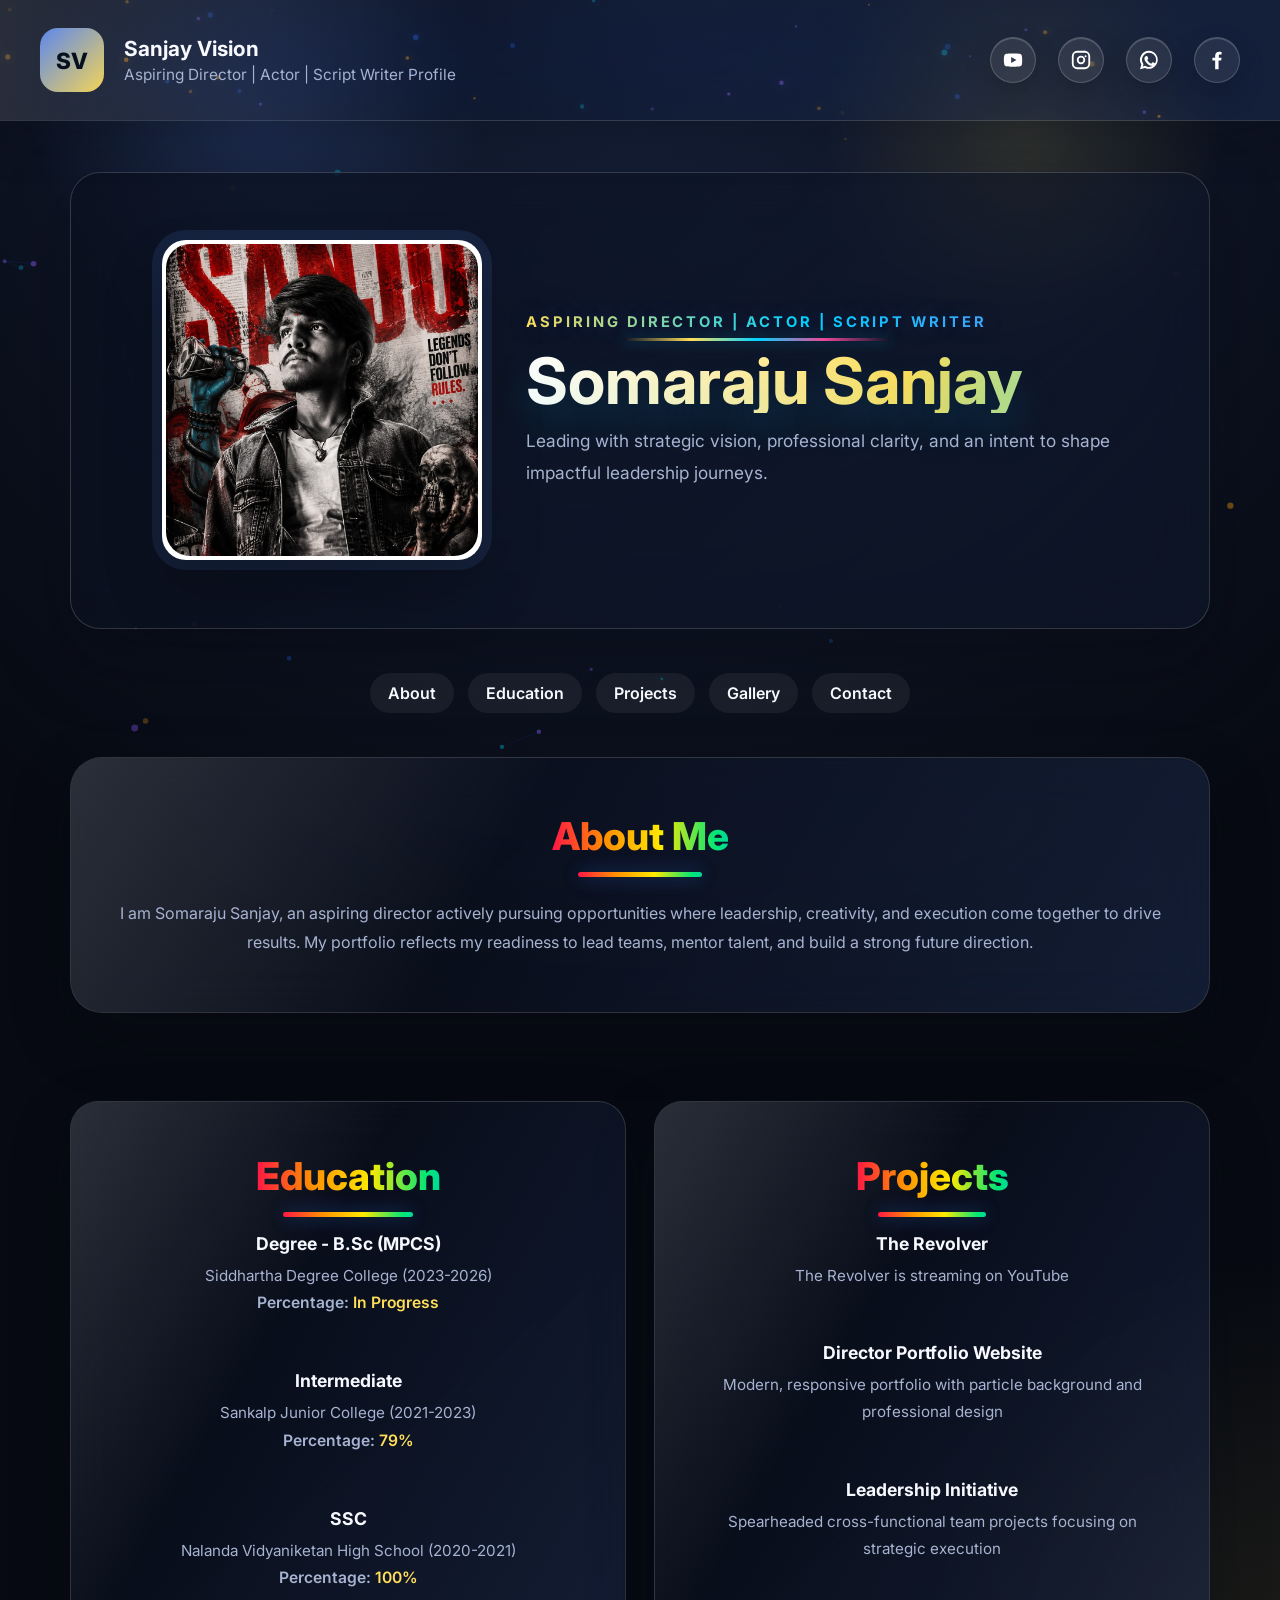
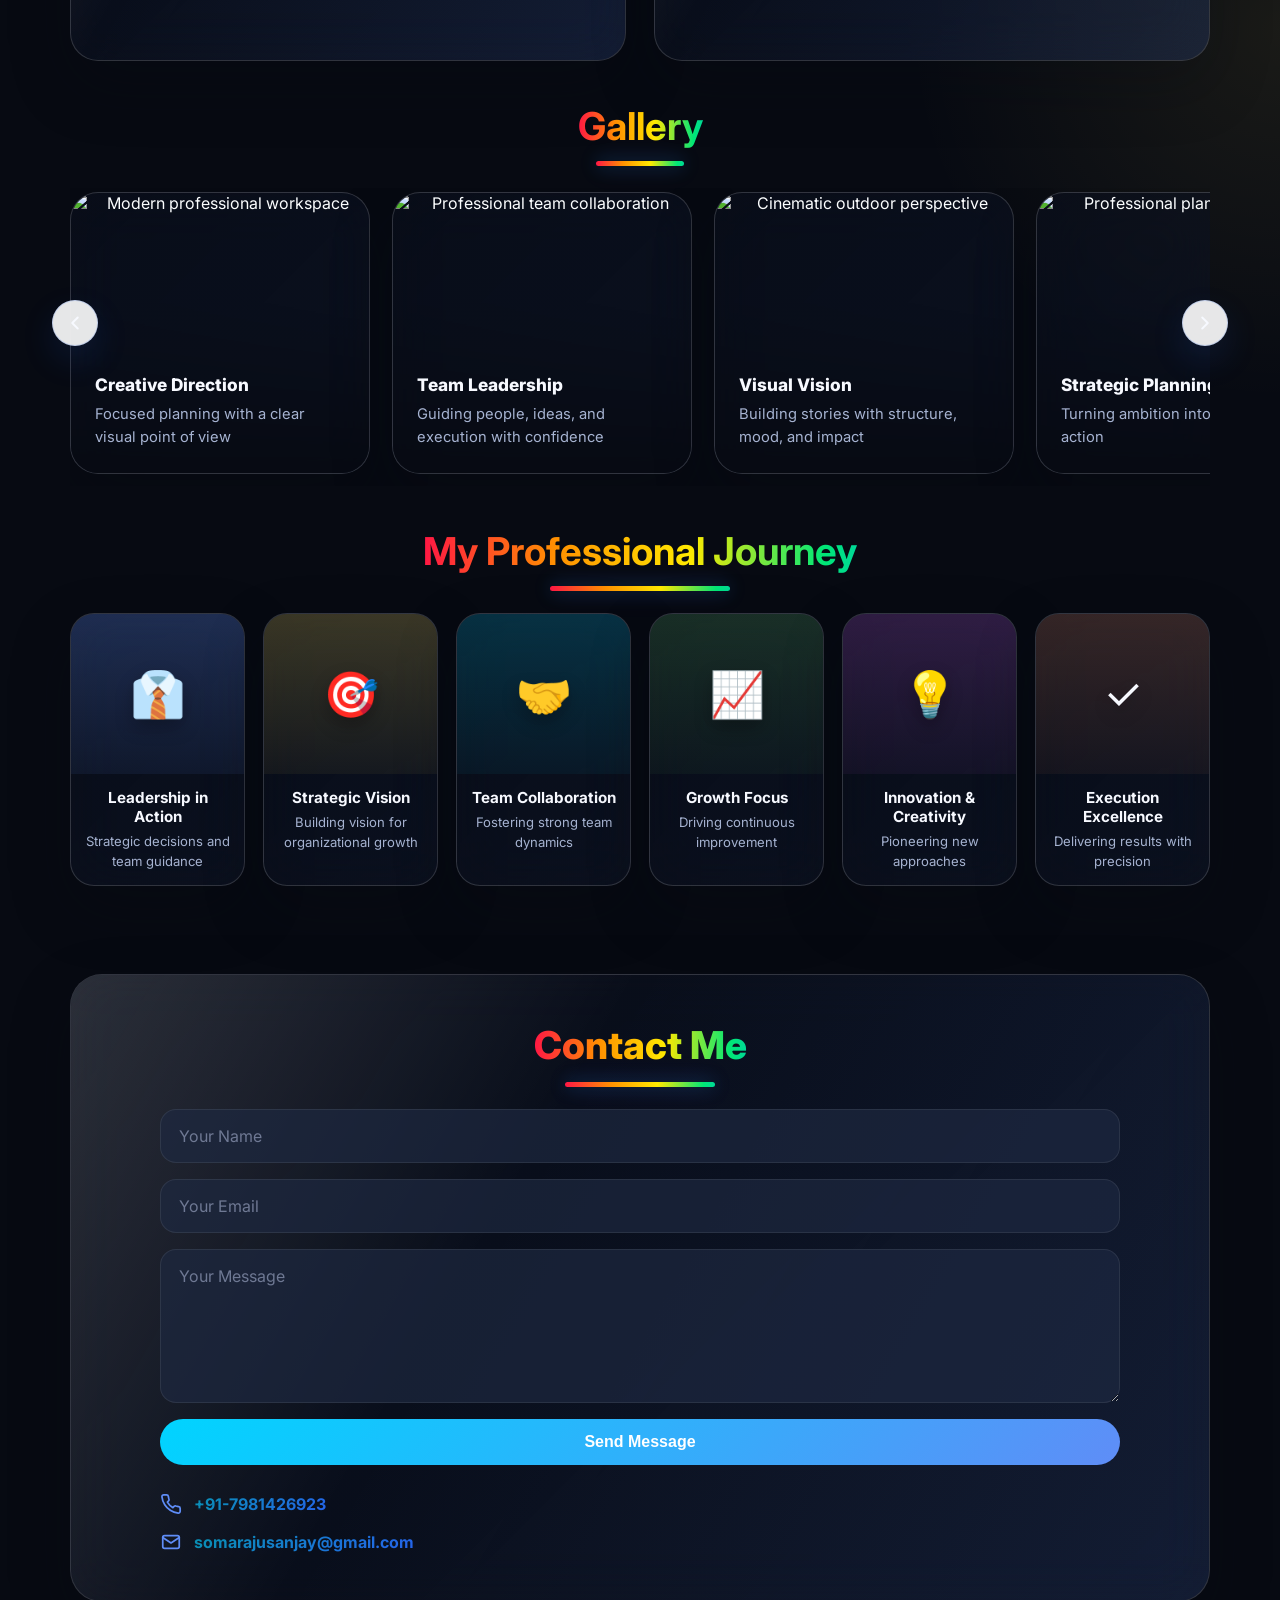
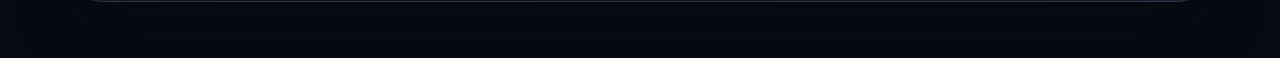
==== index.html @ 5b22486f "Add files via upload" ====
<!DOCTYPE html>
<html lang="en">
<head>
  <meta charset="UTF-8" />
  <meta name="viewport" content="width=device-width, initial-scale=1.0" />
  <title>Somaraju Sanjay | Director Portfolio</title>
  <link rel="preconnect" href="https://fonts.googleapis.com" />
  <link rel="preconnect" href="https://fonts.gstatic.com" crossorigin />
  <link href="https://fonts.googleapis.com/css2?family=Inter:wght@400;500;600;700;800&display=swap" rel="stylesheet" />
  <link rel="stylesheet" href="styles.css" />
</head>
<body>
  <div class="hero-background"></div>
  <header class="topbar">
    <div class="brand-bar">
      <div class="brand-mark">SV</div>
      <div>
        <p class="brand-name">Sanjay Vision</p>
        <p class="brand-tag">Aspiring Director | Actor | Script Writer Profile</p>
      </div>
    </div>
    <div class="header-socials" aria-label="Social links">
      <a class="social-link youtube" href="https://www.youtube.com/@sanjufilms-123/featured" target="_blank" rel="noopener noreferrer" aria-label="YouTube">
        <svg viewBox="0 0 24 24" aria-hidden="true">
          <path d="M21.6 7.2a2.8 2.8 0 0 0-2-2C17.8 4.8 12 4.8 12 4.8s-5.8 0-7.6.5a2.8 2.8 0 0 0-2 2A29.3 29.3 0 0 0 2 12a29.3 29.3 0 0 0 .5 4.8 2.8 2.8 0 0 0 2 2c1.8.5 7.6.5 7.6.5s5.8 0 7.6-.5a2.8 2.8 0 0 0 2-2A29.3 29.3 0 0 0 22 12a29.3 29.3 0 0 0-.4-4.8ZM10 15.3V8.7L15.8 12 10 15.3Z"></path>
        </svg>
      </a>
      <a class="social-link instagram" href="https://www.instagram.com/sanjay__era/" target="_blank" rel="noopener noreferrer" aria-label="Instagram">
        <svg viewBox="0 0 24 24" aria-hidden="true">
          <path d="M7.8 2h8.4A5.8 5.8 0 0 1 22 7.8v8.4a5.8 5.8 0 0 1-5.8 5.8H7.8A5.8 5.8 0 0 1 2 16.2V7.8A5.8 5.8 0 0 1 7.8 2Zm0 2A3.8 3.8 0 0 0 4 7.8v8.4A3.8 3.8 0 0 0 7.8 20h8.4a3.8 3.8 0 0 0 3.8-3.8V7.8A3.8 3.8 0 0 0 16.2 4H7.8Zm4.2 3.4a4.6 4.6 0 1 1 0 9.2 4.6 4.6 0 0 1 0-9.2Zm0 2a2.6 2.6 0 1 0 0 5.2 2.6 2.6 0 0 0 0-5.2Zm5-2.7a1.1 1.1 0 1 1 0 2.2 1.1 1.1 0 0 1 0-2.2Z"></path>
        </svg>
      </a>
      <a class="social-link whatsapp" href="https://wa.me/917981426923?text=Hello%20I%20am%20interested%20in%20your%20your profile" target="_blank" rel="noopener noreferrer" aria-label="WhatsApp">
        <svg viewBox="0 0 24 24" aria-hidden="true">
          <path d="M12 2a9.8 9.8 0 0 0-8.4 14.9L2.3 22l5.3-1.3A9.8 9.8 0 1 0 12 2Zm0 2a7.8 7.8 0 0 1 0 15.6c-1.3 0-2.6-.3-3.7-1l-.4-.2-2.6.6.7-2.5-.3-.4A7.8 7.8 0 0 1 12 4Zm-3.2 3.9c-.2 0-.5.1-.8.4-.3.3-1 1-1 2.4s1 2.8 1.2 3c.1.2 2 3.2 4.9 4.3 2.4.9 2.9.7 3.4.6.5-.1 1.7-.7 1.9-1.4.2-.7.2-1.3.2-1.4-.1-.1-.2-.2-.5-.4l-1.8-.9c-.3-.1-.5-.2-.7.2l-.8 1c-.2.2-.4.3-.7.1-.3-.1-1.2-.4-2.3-1.4-.8-.8-1.4-1.7-1.6-2-.2-.3 0-.5.1-.6l.5-.6c.1-.2.2-.3.3-.5.1-.2.1-.4 0-.6l-.8-1.9c-.2-.5-.4-.5-.6-.5h-.6Z"></path>
        </svg>
      </a>
      <a class="social-link facebook" href="https://www.facebook.com/profile.php?id=100095059707646" target="_blank" rel="noopener noreferrer" aria-label="Facebook">
        <svg viewBox="0 0 24 24" aria-hidden="true">
          <path d="M14 8.5V7.1c0-.7.5-1.1 1.2-1.1H17V3.2c-.3 0-1.4-.2-2.6-.2-2.6 0-4.4 1.6-4.4 4.5v2H7v3.1h3V22h3.7v-9.4h2.8l.5-3.1h-3Z"></path>
        </svg>
      </a>
    </div>
  </header>

  <main class="profile-shell">
    <section class="hero-panel">
      <figure class="profile-photo" aria-label="Profile photo">
        <img src="./Sanjay-logo.jpeg" alt="Sanjay-logo" />
      </figure>
      <div class="profile-copy">
        <p class="profile-role">Aspiring Director | Actor | Script Writer</p>
        <h1>Somaraju Sanjay</h1>
        <p class="profile-tagline">Leading with strategic vision, professional clarity, and an intent to shape impactful leadership journeys.</p>
      </div>
    </section>

    <section class="quick-links" aria-label="Portfolio navigation">
      <div class="pill-row">
        <a href="#about">About</a>
        <a href="#education-anchor">Education</a>
        <a href="#projects">Projects</a>
        <a href="#gallery">Gallery</a>
        <a href="#contact-anchor">Contact</a>
      </div>
    </section>

    <section class="info-section" id="about">
      <p class="section-label">About Me</p>
      <p class="info-text">I am Somaraju Sanjay, an aspiring director actively pursuing opportunities where leadership, creativity, and execution come together to drive results. My portfolio reflects my readiness to lead teams, mentor talent, and build a strong future direction.</p>
    </section>

    <span class="section-anchor" id="education-anchor" aria-hidden="true"></span>
    <section class="info-grid">
      <article class="info-card" id="education">
        <p class="section-label">Education</p>
        <div class="education-list">
          <div class="education-item">
            <h4>Degree - B.Sc (MPCS)</h4>
            <p class="education-detail">Siddhartha Degree College (2023-2026)</p>
            <p class="education-percentage">Percentage: <span>In Progress</span></p>
          </div>
          <div class="education-item">
            <h4>Intermediate</h4>
            <p class="education-detail">Sankalp Junior College (2021-2023)</p>
            <p class="education-percentage">Percentage: <span>79%</span></p>
          </div>
          <div class="education-item">
            <h4>SSC</h4>
            <p class="education-detail">Nalanda Vidyaniketan High School (2020-2021)</p>
            <p class="education-percentage">Percentage: <span>100%</span></p>
          </div>
        </div>
      </article>
      <article class="info-card" id="projects">
        <p class="section-label">Projects</p>
        <div class="projects-list">
          <div class="project-item">
            <h4>The Revolver</h4>
            <p class="project-detail">The Revolver is streaming on YouTube</p>
          </div>
          <div class="project-item">
            <h4>Director Portfolio Website</h4>
            <p class="project-detail">Modern, responsive portfolio with particle background and professional design</p>
          </div>
          <div class="project-item">
            <h4>Leadership Initiative</h4>
            <p class="project-detail">Spearheaded cross-functional team projects focusing on strategic execution</p>
          </div>
        </div>
      </article>
    </section>

    <section class="feature-carousel" aria-label="Professional visual highlights">
      <h2 class="gallery-title" id="gallery">Gallery</h2>
      <button class="carousel-btn carousel-btn-prev" type="button" aria-label="Previous image">
        <svg viewBox="0 0 24 24" fill="none" stroke="currentColor" stroke-width="2.2" stroke-linecap="round" stroke-linejoin="round" aria-hidden="true">
          <path d="m15 18-6-6 6-6"></path>
        </svg>
      </button>
      <div class="feature-images" id="featureImages">
        <article class="feature-image-card">
          <img src="https://images.unsplash.com/photo-1497366754035-f200968a6e72?auto=format&fit=crop&w=900&q=80" alt="Modern professional workspace" />
          <div class="feature-image-overlay">
            <p>Creative Direction</p>
            <span>Focused planning with a clear visual point of view</span>
          </div>
        </article>
        <article class="feature-image-card">
          <img src="https://images.unsplash.com/photo-1517048676732-d65bc937f952?auto=format&fit=crop&w=900&q=80" alt="Professional team collaboration" />
          <div class="feature-image-overlay">
            <p>Team Leadership</p>
            <span>Guiding people, ideas, and execution with confidence</span>
          </div>
        </article>
        <article class="feature-image-card">
          <img src="https://images.unsplash.com/photo-1500530855697-b586d89ba3ee?auto=format&fit=crop&w=900&q=80" alt="Cinematic outdoor perspective" />
          <div class="feature-image-overlay">
            <p>Visual Vision</p>
            <span>Building stories with structure, mood, and impact</span>
          </div>
        </article>
        <article class="feature-image-card">
          <img src="https://images.unsplash.com/photo-1556761175-b413da4baf72?auto=format&fit=crop&w=900&q=80" alt="Professional planning session" />
          <div class="feature-image-overlay">
            <p>Strategic Planning</p>
            <span>Turning ambition into organized action</span>
          </div>
        </article>
        <article class="feature-image-card">
          <img src="https://images.unsplash.com/photo-1519389950473-47ba0277781c?auto=format&fit=crop&w=900&q=80" alt="Creative team working on laptops" />
          <div class="feature-image-overlay">
            <p>Creative Collaboration</p>
            <span>Building stronger outcomes through shared ideas</span>
          </div>
        </article>
        <article class="feature-image-card">
          <img src="https://images.unsplash.com/photo-1492724441997-5dc865305da7?auto=format&fit=crop&w=900&q=80" alt="Professional camera production setup" />
          <div class="feature-image-overlay">
            <p>Production Focus</p>
            <span>Composed execution with attention to detail</span>
          </div>
        </article>
      </div>
      <button class="carousel-btn carousel-btn-next" type="button" aria-label="Next image">
        <svg viewBox="0 0 24 24" fill="none" stroke="currentColor" stroke-width="2.2" stroke-linecap="round" stroke-linejoin="round" aria-hidden="true">
          <path d="m9 18 6-6-6-6"></path>
        </svg>
      </button>
    </section>

    <section class="gallery-section">
      <h2 class="gallery-title">My Professional Journey</h2>
      <div class="gallery-grid">
        <article class="gallery-card">
          <div class="photo-box leadership" aria-label="Leadership photo">
            <span class="photo-icon">👔</span>
          </div>
          <h3>Leadership in Action</h3>
          <p>Strategic decisions and team guidance</p>
        </article>
        <article class="gallery-card">
          <div class="photo-box strategy" aria-label="Strategy photo">
            <span class="photo-icon">🎯</span>
          </div>
          <h3>Strategic Vision</h3>
          <p>Building vision for organizational growth</p>
        </article>
        <article class="gallery-card">
          <div class="photo-box teamwork" aria-label="Teamwork photo">
            <span class="photo-icon">🤝</span>
          </div>
          <h3>Team Collaboration</h3>
          <p>Fostering strong team dynamics</p>
        </article>
        <article class="gallery-card">
          <div class="photo-box growth" aria-label="Growth photo">
            <span class="photo-icon">📈</span>
          </div>
          <h3>Growth Focus</h3>
          <p>Driving continuous improvement</p>
        </article>
        <article class="gallery-card">
          <div class="photo-box innovation" aria-label="Innovation photo">
            <span class="photo-icon">💡</span>
          </div>
          <h3>Innovation & Creativity</h3>
          <p>Pioneering new approaches</p>
        </article>
        <article class="gallery-card">
          <div class="photo-box execution" aria-label="Execution photo">
            <span class="photo-icon">✓</span>
          </div>
          <h3>Execution Excellence</h3>
          <p>Delivering results with precision</p>
        </article>
      </div>
    </section>

    <span class="section-anchor" id="contact-anchor" aria-hidden="true"></span>
    <section class="contact-section" id="contact">
      <p class="section-label">Contact Me</p>
      <div class="contact-container">
        <form class="contact-form">
          <input type="text" placeholder="Your Name" class="form-input" required />
          <input type="email" placeholder="Your Email" class="form-input" required />
          <textarea placeholder="Your Message" class="form-textarea" rows="6" required></textarea>
          <button type="submit" class="submit-btn">Send Message</button>
        </form>
        <div class="contact-info">
          <p>
            <svg class="contact-icon" viewBox="0 0 24 24" fill="none" stroke="currentColor" stroke-width="1.9" stroke-linecap="round" stroke-linejoin="round" aria-hidden="true">
              <path d="M22 16.92v3a2 2 0 0 1-2.18 2 19.79 19.79 0 0 1-8.63-3.07 19.5 19.5 0 0 1-6-6A19.79 19.79 0 0 1 2.12 4.18 2 2 0 0 1 4.11 2h3a2 2 0 0 1 2 1.72c.13.96.35 1.9.66 2.81a2 2 0 0 1-.45 2.11L8.05 9.91a16 16 0 0 0 6.04 6.04l1.27-1.27a2 2 0 0 1 2.11-.45c.91.31 1.85.53 2.81.66A2 2 0 0 1 22 16.92z"></path>
            </svg>
            <span class="contact-link-text">+91-7981426923</span>
          </p>
          <p>
            <svg class="contact-icon" viewBox="0 0 24 24" fill="none" stroke="currentColor" stroke-width="1.9" stroke-linecap="round" stroke-linejoin="round" aria-hidden="true">
              <rect x="3" y="5" width="18" height="14" rx="2"></rect>
              <path d="m3 7 9 6 9-6"></path>
            </svg>
            <span class="contact-link-text">somarajusanjay@gmail.com</span>
          </p>
        </div>
      </div>
    </section>
  </main>

  <button class="scroll-to-top" id="scrollBtn" title="Back to top">
    <svg width="20" height="20" viewBox="0 0 24 24" fill="none" stroke="currentColor" stroke-width="2">
      <polyline points="18 15 12 9 6 15"></polyline>
    </svg>
  </button>

  <script src="script.js"></script>
</body>
---- styles.css ----
:root {
  color-scheme: dark;
  --bg: #070a12;
  --surface: rgba(10, 15, 28, 0.88);
  --text: #f7f9ff;
  --muted: #a6b3d1;
  --primary: #5f8df7;
  --accent: #ffde59;
}

* {
  box-sizing: border-box;
}

html,
body {
  margin: 0;
  min-height: 100%;
  font-family: 'Inter', sans-serif;
  background: radial-gradient(circle at top, rgba(95, 141, 247, 0.18), transparent 30%),
    radial-gradient(circle at right, rgba(255, 222, 89, 0.08), transparent 18%),
    var(--bg);
  color: var(--text);
}

html {
  scroll-padding-top: 260px;
}

.section-anchor {
  display: block;
  width: 100%;
  height: 1px;
  margin-top: -1px;
  scroll-margin-top: 220px;
  pointer-events: none;
}

body {
  overflow-x: hidden;
}

.hero-background {
  position: fixed;
  inset: 0;
  z-index: 0;
  background: radial-gradient(circle at 20% 10%, rgba(95, 141, 247, 0.22), transparent 18%),
    radial-gradient(circle at 80% 15%, rgba(255, 222, 89, 0.14), transparent 16%);
  pointer-events: none;
}

.topbar {
  position: sticky;
  top: 0;
  z-index: 50;
  display: flex;
  flex-wrap: wrap;
  justify-content: space-between;
  align-items: center;
  gap: 24px;
  padding: clamp(18px, 2.4vw, 28px) clamp(20px, 4vw, 40px);
  overflow: hidden;
  backdrop-filter: blur(26px) saturate(1.35);
  -webkit-backdrop-filter: blur(26px) saturate(1.35);
  background: linear-gradient(135deg, rgba(10, 15, 28, 0.52), rgba(18, 27, 48, 0.28));
  border-bottom: 1px solid rgba(255, 255, 255, 0.16);
  box-shadow: 0 18px 44px rgba(7, 10, 18, 0.28);
}

.topbar::before {
  content: "";
  position: absolute;
  inset: 0;
  background: linear-gradient(90deg, rgba(255, 255, 255, 0.16), transparent 35%, rgba(95, 141, 247, 0.12));
  opacity: 0.75;
  pointer-events: none;
}

.topbar > * {
  position: relative;
  z-index: 1;
}

.header-particle-canvas {
  opacity: 0.75;
  mix-blend-mode: screen;
}

.brand-bar {
  display: flex;
  align-items: center;
  justify-content: flex-start;
  gap: 20px;
  text-align: left;
}

.brand-mark {
  width: 64px;
  height: 64px;
  border-radius: 18px;
  display: grid;
  place-items: center;
  background: linear-gradient(135deg, rgba(95, 141, 247, 0.95), rgba(255, 222, 89, 0.95));
  color: #07101e;
  font-weight: 800;
  font-size: 1.4rem;
}

.brand-name {
  margin: 0;
  font-size: 1.3rem;
  font-weight: 700;
}

.brand-tag {
  margin: 4px 0 0;
  color: var(--muted);
  font-size: 0.96rem;
}

.header-socials {
  display: flex;
  flex-wrap: wrap;
  align-items: center;
  justify-content: flex-end;
  gap: clamp(14px, 2vw, 22px);
}

.social-link {
  width: 46px;
  height: 46px;
  display: grid;
  place-items: center;
  border-radius: 50%;
  color: #ffffff;
  text-decoration: none;
  background: rgba(255, 255, 255, 0.08);
  border: 1px solid rgba(255, 255, 255, 0.18);
  box-shadow: inset 0 1px 0 rgba(255, 255, 255, 0.18), 0 12px 28px rgba(0, 0, 0, 0.18);
  transition: transform 0.2s ease, border-color 0.2s ease, background 0.2s ease, box-shadow 0.2s ease;
}

.social-link svg {
  width: 22px;
  height: 22px;
  fill: currentColor;
}

.social-link:hover {
  transform: translateY(-3px);
  border-color: rgba(255, 255, 255, 0.36);
  box-shadow: inset 0 1px 0 rgba(255, 255, 255, 0.24), 0 16px 34px rgba(0, 0, 0, 0.24);
}

.social-link.youtube:hover {
  background: #ff0033;
}

.social-link.instagram:hover {
  background: linear-gradient(135deg, #f58529, #dd2a7b, #8134af, #515bd4);
}

.social-link.whatsapp:hover {
  background: #25d366;
}

.social-link.facebook:hover {
  background: #1877f2;
}

.topnav {
  display: flex;
  flex-wrap: wrap;
  justify-content: flex-end;
  gap: 14px;
}

.topnav a,
.pill-row a {
  position: relative;
  overflow: hidden;
  color: var(--text);
  text-decoration: none;
  font-weight: 600;
  padding: 10px 18px;
  border-radius: 999px;
  background: rgba(255, 255, 255, 0.06);
  background-size: 220% 100%;
  transition: transform 0.2s ease, background 0.2s ease, box-shadow 0.2s ease, color 0.2s ease;
}

.pill-row a {
  animation: nav-link-rise 0.7s ease both;
}

.pill-row a:nth-child(1) {
  animation-delay: 0.05s;
}

.pill-row a:nth-child(2) {
  animation-delay: 0.13s;
}

.pill-row a:nth-child(3) {
  animation-delay: 0.21s;
}

.pill-row a:nth-child(4) {
  animation-delay: 0.29s;
}

.pill-row a:nth-child(5) {
  animation-delay: 0.37s;
}

.topnav a:hover,
.pill-row a:hover {
  transform: translateY(-4px) scale(1.04);
  background: linear-gradient(90deg, #ffde59, #00d4ff, #5f8df7, #ec4899, #ffde59);
  background-size: 220% 100%;
  color: #07101e;
  box-shadow: 0 14px 30px rgba(0, 212, 255, 0.22);
  animation: nav-gradient 2.2s linear infinite;
}

@keyframes nav-link-rise {
  from {
    opacity: 0;
    transform: translateY(16px) scale(0.94);
  }

  to {
    opacity: 1;
    transform: translateY(0) scale(1);
  }
}

@keyframes nav-gradient {
  from {
    background-position: 0% 50%;
  }

  to {
    background-position: 220% 50%;
  }
}

.profile-shell {
  position: relative;
  z-index: 1;
  min-height: calc(100vh - 100px);
  display: grid;
  justify-items: center;
  align-items: start;
  padding: clamp(28px, 4vw, 52px) clamp(18px, 4vw, 40px) 56px;
  gap: clamp(28px, 4vw, 44px);
  text-align: center;
}

.hero-panel {
  width: min(100%, 1140px);
  display: grid;
  grid-template-columns: minmax(280px, 340px) minmax(0, 1fr);
  align-items: center;
  justify-items: start;
  gap: clamp(30px, 5vw, 64px);
  padding: clamp(28px, 4vw, 52px);
  text-align: left;
  border-radius: 30px;
  background: linear-gradient(135deg, rgba(10, 15, 28, 0.72), rgba(18, 27, 48, 0.46));
  border: 1px solid rgba(255, 255, 255, 0.16);
  box-shadow: 0 28px 70px rgba(7, 10, 18, 0.34);
  backdrop-filter: blur(26px) saturate(1.18);
  -webkit-backdrop-filter: blur(26px) saturate(1.18);
}

.profile-photo {
  width: clamp(260px, 28vw, 320px);
  height: clamp(260px, 28vw, 320px);
  border-radius: 24px;
  background: #ffffff;
  border: 4px solid rgba(255, 255, 255, 0.86);
  display: grid;
  place-items: center;
  position: relative;
  overflow: hidden;
  box-shadow: 0 32px 60px rgba(0, 0, 0, 0.24), 0 0 0 10px rgba(95, 141, 247, 0.12);
}

.profile-photo::before {
  content: none;
}

.profile-photo::after {
  content: none;
}

.profile-photo img {
  position: absolute;
  inset: 0;
  width: 100%;
  height: 100%;
  display: block;
  object-fit: cover;
  object-position: center;
  border-radius: inherit;
}

.profile-photo span {
  position: relative;
  z-index: 1;
  font-size: 3rem;
  font-weight: 800;
  color: #172033;
}

@keyframes profile-photo-float {
  0%,
  100% {
    transform: translateY(0) scale(1);
  }

  50% {
    transform: translateY(-8px) scale(1.03);
  }
}

@keyframes profile-photo-ring {
  to {
    transform: rotate(360deg);
  }
}

@keyframes profile-photo-pulse {
  0%,
  100% {
    opacity: 0.52;
    transform: scale(0.96);
  }

  50% {
    opacity: 1;
    transform: scale(1.06);
  }
}

.profile-role {
  margin: 0;
  position: relative;
  display: inline-block;
  color: transparent;
  background: linear-gradient(90deg, #ffde59, #00d4ff, #5f8df7, #ec4899, #ffde59);
  background-size: 240% 100%;
  -webkit-background-clip: text;
  background-clip: text;
  -webkit-text-fill-color: transparent;
  text-fill-color: transparent;
  text-transform: uppercase;
  letter-spacing: 0.2em;
  font-size: 0.92rem;
  font-weight: 700;
  text-shadow: 0 0 24px rgba(95, 141, 247, 0.28);
  animation: role-gradient 4s linear infinite, role-float 3.2s ease-in-out infinite;
}

.profile-role::after {
  content: "";
  position: absolute;
  left: 50%;
  bottom: -10px;
  width: 80%;
  height: 3px;
  border-radius: 999px;
  background: linear-gradient(90deg, transparent, #ffde59, #00d4ff, #ec4899, transparent);
  box-shadow: 0 0 16px rgba(0, 212, 255, 0.35);
  transform: translateX(-50%) scaleX(0.72);
  transform-origin: center;
  animation: role-bar 2.8s ease-in-out infinite;
}

@keyframes role-gradient {
  from {
    background-position: 0% 50%;
  }

  to {
    background-position: 240% 50%;
  }
}

@keyframes role-float {
  0%,
  100% {
    transform: translateY(0);
  }

  50% {
    transform: translateY(-4px);
  }
}

@keyframes role-bar {
  0%,
  100% {
    opacity: 0.55;
    transform: translateX(-50%) scaleX(0.62);
  }

  50% {
    opacity: 1;
    transform: translateX(-50%) scaleX(1);
  }
}

.profile-copy h1 {
  margin: 18px 0 12px;
  font-size: clamp(2.4rem, 5vw, 4.4rem);
  line-height: 1;
  overflow-wrap: anywhere;
  color: transparent;
  background: linear-gradient(90deg, #ffffff, #ffde59, #00d4ff, #ec4899, #ffffff);
  background-size: 240% 100%;
  -webkit-background-clip: text;
  background-clip: text;
  -webkit-text-fill-color: transparent;
  text-fill-color: transparent;
  text-shadow: 0 18px 42px rgba(0, 212, 255, 0.18);
  animation: name-gradient 5s linear infinite;
}

@keyframes name-gradient {
  from {
    background-position: 0% 50%;
  }

  to {
    background-position: 240% 50%;
  }
}

@keyframes name-lift {
  0%,
  100% {
    transform: translateY(0) scale(1);
  }

  50% {
    transform: translateY(-5px) scale(1.015);
  }
}

.profile-tagline {
  margin: 0;
  color: var(--muted);
  line-height: 1.9;
  max-width: 680px;
  font-size: clamp(0.98rem, 1.4vw, 1.08rem);
}

.quick-links {
  width: min(100%, 960px);
  display: grid;
  gap: 12px;
}

.section-name {
  color: var(--primary);
  font-size: 0.82rem;
  font-weight: 700;
  letter-spacing: 0.16em;
  text-transform: uppercase;
}

.pill-row {
  display: flex;
  flex-wrap: wrap;
  justify-content: center;
  gap: 14px;
}

.section-label {
  margin: 0;
  color: var(--primary);
  text-transform: uppercase;
  font-size: 0.82rem;
  letter-spacing: 0.16em;
  font-weight: 700;
}

.gallery-section,
.info-section,
.info-grid,
.contact-section {
  width: min(100%, 1140px);
  margin-inline: auto;
  display: grid;
  gap: 22px;
  justify-items: center;
}

.gallery-title {
  margin: 0;
  font-size: clamp(1.8rem, 3vw, 2.4rem);
  line-height: 1.1;
  display: inline-block;
  position: relative;
  color: transparent;
  background: linear-gradient(
    90deg,
    #ff1744 0%,
    #ff9100 14%,
    #ffea00 28%,
    #00e676 42%,
    #00b0ff 56%,
    #304ffe 70%,
    #d500f9 84%,
    #ff1744 100%
  );
  background-size: 220% 100%;
  -webkit-background-clip: text;
  background-clip: text;
  -webkit-text-fill-color: transparent;
  text-fill-color: transparent;
  animation: gallery-rainbow 5s linear infinite;
}

.gallery-title::after {
  content: "";
  display: block;
  width: min(180px, 70%);
  height: 5px;
  margin: 14px auto 0;
  border-radius: 999px;
  background: linear-gradient(
    90deg,
    #ff1744 0%,
    #ff9100 14%,
    #ffea00 28%,
    #00e676 42%,
    #00b0ff 56%,
    #304ffe 70%,
    #d500f9 84%,
    #ff1744 100%
  );
  background-size: 220% 100%;
  box-shadow: 0 0 18px rgba(0, 176, 255, 0.32), 0 0 28px rgba(213, 0, 249, 0.18);
  animation: gallery-rainbow 5s linear infinite;
}

.feature-carousel {
  position: relative;
  width: min(100%, 1140px);
  margin-inline: auto;
  display: grid;
  gap: 22px;
  justify-items: center;
}

.feature-carousel .gallery-title {
  text-align: center;
}

#about,
#education,
#projects,
#gallery {
  scroll-margin-top: 260px;
}

@keyframes gallery-rainbow {
  from {
    background-position: 0% 50%;
  }

  to {
    background-position: 220% 50%;
  }
}

.feature-images {
  width: 100%;
  display: grid;
  grid-auto-flow: column;
  grid-auto-columns: minmax(300px, calc((100% - 44px) / 3));
  grid-template-columns: none;
  gap: 22px;
  overflow-x: auto;
  scroll-behavior: smooth;
  scroll-snap-type: x mandatory;
  scrollbar-width: none;
  padding: 4px 2px 12px;
}

.feature-images::-webkit-scrollbar {
  display: none;
}

.feature-image-card {
  position: relative;
  min-height: 280px;
  height: 100%;
  border-radius: 28px;
  overflow: hidden;
  background: linear-gradient(135deg, rgba(10, 15, 28, 0.64), rgba(18, 27, 48, 0.38));
  border: 1px solid rgba(255, 255, 255, 0.16);
  backdrop-filter: blur(26px) saturate(1.25);
  -webkit-backdrop-filter: blur(26px) saturate(1.25);
  box-shadow: 0 24px 60px rgba(7, 10, 18, 0.28);
  scroll-snap-align: start;
  transition: transform 0.3s ease, border-color 0.3s ease, box-shadow 0.3s ease;
}

.carousel-btn {
  position: absolute;
  top: calc(50% + 28px);
  z-index: 3;
  width: 46px;
  height: 46px;
  display: grid;
  place-items: center;
  border-radius: 50%;
  border: 1px solid rgba(37, 99, 235, 0.18);
  background: rgba(255, 255, 255, 0.9);
  color: var(--text);
  cursor: pointer;
  backdrop-filter: blur(16px);
  box-shadow: 0 14px 34px rgba(37, 99, 235, 0.14);
  transform: translateY(-50%);
  transition: transform 0.2s ease, background 0.2s ease, border-color 0.2s ease;
}

.carousel-btn:hover {
  background: rgba(239, 246, 255, 0.96);
  border-color: rgba(95, 141, 247, 0.5);
  transform: translateY(-50%) scale(1.05);
}

.carousel-btn svg {
  width: 22px;
  height: 22px;
}

.carousel-btn-prev {
  left: -18px;
}

.carousel-btn-next {
  right: -18px;
}

.feature-image-card:hover {
  transform: translateY(-6px);
  border-color: rgba(95, 141, 247, 0.34);
  box-shadow: 0 28px 64px rgba(37, 99, 235, 0.16);
}

.feature-image-card img {
  width: 100%;
  height: 100%;
  min-height: 280px;
  display: block;
  object-fit: cover;
  filter: saturate(1.08) contrast(1.04);
  transition: transform 0.4s ease;
}

.feature-image-card:hover img {
  transform: scale(1.04);
}

.feature-image-overlay {
  position: absolute;
  inset: auto 0 0;
  display: grid;
  gap: 8px;
  padding: 72px 24px 24px;
  text-align: left;
  background: linear-gradient(180deg, transparent, rgba(7, 10, 18, 0.9));
}

.feature-image-overlay p {
  margin: 0;
  color: var(--text);
  font-size: 1.08rem;
  font-weight: 800;
}

.feature-image-overlay span {
  color: var(--muted);
  font-size: 0.92rem;
  line-height: 1.55;
}

.gallery-grid {
  width: 100%;
  display: grid;
  grid-template-columns: repeat(auto-fit, minmax(150px, 1fr));
  gap: 18px;
}

.gallery-card {
  border-radius: 24px;
  overflow: hidden;
  background: linear-gradient(135deg, rgba(10, 15, 28, 0.64), rgba(18, 27, 48, 0.38));
  border: 1px solid rgba(255, 255, 255, 0.16);
  backdrop-filter: blur(26px) saturate(1.25);
  -webkit-backdrop-filter: blur(26px) saturate(1.25);
  box-shadow: 0 24px 60px rgba(7, 10, 18, 0.28);
  padding: 0;
  transition: transform 0.3s ease, border-color 0.3s ease;
}

.gallery-card:hover {
  transform: translateY(-6px);
  border-color: rgba(95, 141, 247, 0.3);
}

.photo-box {
  min-height: 160px;
  background: linear-gradient(180deg, rgba(95, 141, 247, 0.18), rgba(255, 222, 89, 0.12));
  display: grid;
  place-items: center;
  position: relative;
  overflow: hidden;
  perspective: 700px;
}

.photo-box::before {
  content: '';
  position: absolute;
  inset: 0;
  background: radial-gradient(circle at center, rgba(255, 255, 255, 0.45), transparent);
  opacity: 0;
  transition: opacity 0.3s ease;
}

.gallery-card:hover .photo-box::before {
  opacity: 1;
}

.photo-box.leadership {
  background: linear-gradient(180deg, rgba(95, 141, 247, 0.25), rgba(95, 141, 247, 0.08));
}

.photo-box.strategy {
  background: linear-gradient(180deg, rgba(255, 222, 89, 0.2), rgba(255, 222, 89, 0.05));
}

.photo-box.teamwork {
  background: linear-gradient(180deg, rgba(0, 212, 255, 0.18), rgba(0, 212, 255, 0.05));
}

.photo-box.growth {
  background: linear-gradient(180deg, rgba(100, 200, 100, 0.18), rgba(100, 200, 100, 0.05));
}

.photo-box.innovation {
  background: linear-gradient(180deg, rgba(220, 100, 255, 0.18), rgba(220, 100, 255, 0.05));
}

.photo-box.execution {
  background: linear-gradient(180deg, rgba(255, 150, 100, 0.18), rgba(255, 150, 100, 0.05));
}

.photo-icon {
  font-size: 2.8rem;
  display: block;
  text-shadow: 0 8px 18px rgba(0, 0, 0, 0.28);
  transition: transform 0.35s ease-in-out, text-shadow 0.35s ease-in-out, filter 0.35s ease-in-out;
}

.gallery-card:hover .photo-icon {
  filter: saturate(1.25) brightness(1.08);
  text-shadow: 0 18px 28px rgba(0, 0, 0, 0.38);
  transform: translateY(-8px) scale(1.16);
}

.gallery-card h3 {
  margin: 14px 12px 6px;
  font-size: 0.95rem;
  color: var(--text);
  font-weight: 700;
}

.gallery-card p {
  margin: 0 12px 14px;
  font-size: 0.82rem;
  color: var(--muted);
  line-height: 1.5;
}

.info-text,
.info-card p,
.contact-box p {
  margin: 0;
  color: var(--muted);
  line-height: 1.8;
}

.info-section {
  max-width: 1140px;
}

.info-grid {
  grid-template-columns: repeat(2, minmax(0, 1fr));
  width: min(100%, 1140px);
  margin-inline: auto;
  gap: 28px;
}

.info-card {
  padding: clamp(28px, 4vw, 52px);
  border-radius: 28px;
  position: relative;
  overflow: hidden;
  background: linear-gradient(135deg, rgba(10, 15, 28, 0.64), rgba(18, 27, 48, 0.38));
  border: 1px solid rgba(255, 255, 255, 0.16);
  backdrop-filter: blur(26px) saturate(1.25);
  -webkit-backdrop-filter: blur(26px) saturate(1.25);
  box-shadow: 0 24px 60px rgba(7, 10, 18, 0.28);
}

.info-card::before {
  content: "";
  position: absolute;
  inset: 0;
  background: linear-gradient(120deg, rgba(255, 255, 255, 0.14), transparent 38%, rgba(95, 141, 247, 0.1));
  pointer-events: none;
}

.info-card > * {
  position: relative;
  z-index: 1;
}

#education.info-card {
  width: 100%;
  padding: clamp(32px, 4vw, 60px);
}

.info-card .section-label {
  font-size: 1.3rem;
  font-weight: 800;
  letter-spacing: 0.15em;
}

.education-list {
  display: grid;
  gap: 20px;
}

.education-item {
  padding: 16px 0;
  border-bottom: 1px solid rgba(23, 32, 51, 0.08);
}

.education-item:last-child {
  border-bottom: none;
}

.education-item h4 {
  margin: 0 0 8px;
  font-size: 1.1rem;
  font-weight: 700;
  color: var(--text);
}

.education-detail {
  margin: 4px 0;
  font-size: 0.95rem;
  color: var(--muted);
}

.education-percentage {
  margin: 8px 0 0;
  font-size: 0.98rem;
  font-weight: 600;
  color: var(--primary);
}

.education-percentage span {
  color: var(--accent);
}

.projects-list {
  display: grid;
  gap: 20px;
}

.project-item {
  padding: 16px 0;
  border-bottom: 1px solid rgba(23, 32, 51, 0.08);
}

.project-item:last-child {
  border-bottom: none;
}

.project-item h4 {
  margin: 0 0 8px;
  font-size: 1.1rem;
  font-weight: 700;
  color: var(--text);
}

.project-detail {
  margin: 4px 0 0;
  font-size: 0.95rem;
  color: var(--muted);
  line-height: 1.6;
}

.contact-section {
  width: min(100%, 1140px);
  display: grid;
  gap: 22px;
  justify-items: center;
  padding: clamp(30px, 4vw, 48px) clamp(22px, 4vw, 40px);
  border-radius: 32px;
  position: relative;
  overflow: hidden;
  background: linear-gradient(135deg, rgba(10, 15, 28, 0.64), rgba(18, 27, 48, 0.38));
  border: 1px solid rgba(255, 255, 255, 0.16);
  backdrop-filter: blur(26px) saturate(1.25);
  -webkit-backdrop-filter: blur(26px) saturate(1.25);
  box-shadow: 0 24px 60px rgba(7, 10, 18, 0.28);
}

.contact-section::before {
  content: "";
  position: absolute;
  inset: 0;
  background: linear-gradient(120deg, rgba(255, 255, 255, 0.14), transparent 38%, rgba(95, 141, 247, 0.1));
  pointer-events: none;
}

.contact-section > * {
  position: relative;
  z-index: 1;
}

.contact-container {
  width: 100%;
  max-width: 960px;
  display: grid;
  gap: 28px;
}

.contact-form {
  display: grid;
  gap: 16px;
}

.form-input,
.form-textarea {
  width: 100%;
  padding: 16px 18px;
  border-radius: 16px;
  background: rgba(30, 40, 65, 0.7);
  border: 1px solid rgba(255, 255, 255, 0.08);
  color: var(--text);
  font-family: 'Inter', sans-serif;
  font-size: 1rem;
  transition: background 0.2s ease;
}

.form-input::placeholder,
.form-textarea::placeholder {
  color: rgba(166, 179, 209, 0.6);
}

.form-input:focus,
.form-textarea:focus {
  outline: none;
  background: rgba(40, 55, 85, 0.8);
  box-shadow: 0 0 0 2px rgba(95, 141, 247, 0.2);
}

.form-textarea {
  resize: vertical;
  min-height: 140px;
}

.submit-btn {
  padding: 14px 28px;
  border-radius: 999px;
  border: none;
  background: linear-gradient(135deg, #00d4ff, #5f8df7);
  color: #ffffff;
  font-weight: 700;
  font-size: 1rem;
  cursor: pointer;
  transition: transform 0.2s ease, box-shadow 0.2s ease;
}

.submit-btn:hover {
  transform: translateY(-2px);
  box-shadow: 0 12px 32px rgba(0, 212, 255, 0.3);
}

.contact-info {
  display: grid;
  gap: 16px;
}

.contact-info p {
  margin: 0;
  color: var(--muted);
  font-weight: 600;
  display: flex;
  align-items: center;
  gap: 12px;
}

.icon {
  font-size: 1.3rem;
}

.scroll-to-top {
  position: fixed;
  bottom: 30px;
  right: 30px;
  width: 50px;
  height: 50px;
  border-radius: 50%;
  background: linear-gradient(135deg, #00d4ff, #5f8df7);
  color: #ffffff;
  border: none;
  cursor: pointer;
  display: none;
  place-items: center;
  box-shadow: 0 8px 24px rgba(0, 212, 255, 0.25);
  transition: transform 0.3s ease, box-shadow 0.3s ease;
  z-index: 999;
}

.scroll-to-top.show {
  display: grid;
}

.scroll-to-top:hover {
  transform: translateY(-4px);
  box-shadow: 0 12px 32px rgba(0, 212, 255, 0.35);
}

#education > .section-label,
#projects > .section-label {
  display: inline-flex;
  align-items: center;
  gap: 10px;
  width: fit-content;
  margin-bottom: 20px;
  padding: 8px 14px;
  border-radius: 999px;
  background:
    linear-gradient(#ffffff, #ffffff) padding-box,
    linear-gradient(135deg, #2563eb, #f97316) border-box;
  border: 2px solid transparent;
  color: transparent;
  font-weight: 800;
  letter-spacing: 0;
  box-shadow: 0 10px 24px rgba(37, 99, 235, 0.14);
}

#education > .section-label,
#projects > .section-label {
  background:
    linear-gradient(
      90deg,
      #ef4444,
      #f97316,
      #eab308,
      #22c55e,
      #06b6d4,
      #3b82f6,
      #8b5cf6,
      #ec4899
    ) text,
    linear-gradient(#ffffff, #ffffff) padding-box,
    linear-gradient(135deg, #2563eb, #f97316) border-box;
  -webkit-background-clip: text, padding-box, border-box;
  background-clip: text, padding-box, border-box;
  -webkit-text-fill-color: transparent;
  text-fill-color: transparent;
}

#education > .section-label::before,
#projects > .section-label::before {
  content: "";
  width: 10px;
  height: 10px;
  border-radius: 50%;
  background: linear-gradient(135deg, #2563eb, #f97316);
  box-shadow: 0 0 0 4px rgba(249, 115, 22, 0.14);
}

.gallery-title,
#about > .section-label,
#education > .section-label,
#projects > .section-label,
#contact > .section-label {
  color: transparent;
  background: linear-gradient(
    90deg,
    #ff1744 0%,
    #ff9100 14%,
    #ffea00 28%,
    #00e676 42%,
    #00b0ff 56%,
    #304ffe 70%,
    #d500f9 84%,
    #ff1744 100%
  );
  background-size: 220% 100%;
  -webkit-background-clip: text;
  background-clip: text;
  -webkit-text-fill-color: transparent;
  text-fill-color: transparent;
}

#about > .section-label,
#education > .section-label,
#projects > .section-label,
#contact > .section-label {
  display: inline-block;
  position: relative;
  width: fit-content;
  margin: 0;
  padding: 0;
  border: 0;
  border-radius: 0;
  box-shadow: none;
  font-size: clamp(1.8rem, 3vw, 2.4rem);
  font-weight: 800;
  line-height: 1.15;
  letter-spacing: 0;
  text-transform: none;
  animation: gallery-rainbow 5s linear infinite;
}

#about > .section-label::after,
#education > .section-label::after,
#projects > .section-label::after,
#contact > .section-label::after {
  content: "";
  display: block;
  width: min(180px, 70%);
  height: 5px;
  margin: 14px auto 0;
  border-radius: 999px;
  background: linear-gradient(
    90deg,
    #ff1744 0%,
    #ff9100 14%,
    #ffea00 28%,
    #00e676 42%,
    #00b0ff 56%,
    #304ffe 70%,
    #d500f9 84%,
    #ff1744 100%
  );
  background-size: 220% 100%;
  box-shadow: 0 0 18px rgba(0, 176, 255, 0.32), 0 0 28px rgba(213, 0, 249, 0.18);
  animation: gallery-rainbow 5s linear infinite;
}

#education > .section-label::before,
#projects > .section-label::before {
  content: none;
}

#about {
  width: min(100%, 1220px);
  margin-inline: auto;
  padding: 56px 48px;
  border-radius: 32px;
  position: relative;
  overflow: hidden;
  background: linear-gradient(135deg, rgba(10, 15, 28, 0.64), rgba(18, 27, 48, 0.38));
  border: 1px solid rgba(255, 255, 255, 0.16);
  backdrop-filter: blur(26px) saturate(1.25);
  -webkit-backdrop-filter: blur(26px) saturate(1.25);
  box-shadow: 0 24px 60px rgba(7, 10, 18, 0.28);
}

#about::before {
  content: "";
  position: absolute;
  inset: 0;
  background: linear-gradient(120deg, rgba(255, 255, 255, 0.14), transparent 38%, rgba(95, 141, 247, 0.1));
  pointer-events: none;
}

#about > * {
  position: relative;
  z-index: 1;
}

#about .info-text {
  margin-bottom: 0;
}

.contact-icon {
  width: 22px;
  height: 22px;
  flex: 0 0 22px;
  color: #5f8df7;
}

.contact-link-text {
  color: transparent;
  background: linear-gradient(135deg, #0891b2, #2563eb);
  -webkit-background-clip: text;
  background-clip: text;
  -webkit-text-fill-color: transparent;
  text-fill-color: transparent;
  font-weight: 700;
}

@media (max-width: 980px) {
  html {
    scroll-padding-top: 260px;
  }

  .section-anchor {
    scroll-margin-top: 230px;
  }

  .topbar {
    flex-direction: column;
    align-items: center;
    gap: 18px;
  }

  #about,
  #education,
  #projects,
  #gallery {
    scroll-margin-top: 260px;
  }

  .brand-bar,
  .header-socials {
    width: 100%;
    justify-content: center;
    text-align: center;
  }

  .topnav {
    justify-content: center;
  }

  .hero-panel {
    grid-template-columns: 1fr;
    justify-items: center;
    text-align: center;
    padding: clamp(28px, 5vw, 40px) clamp(20px, 5vw, 32px);
    gap: 28px;
  }

  .profile-photo {
    width: clamp(240px, 42vw, 300px);
    height: clamp(240px, 42vw, 300px);
  }

  .profile-tagline {
    margin-inline: auto;
  }

  .gallery-grid {
    grid-template-columns: repeat(auto-fit, minmax(170px, 1fr));
  }

  .feature-images {
    grid-auto-columns: minmax(280px, 78%);
  }

  .info-grid {
    grid-template-columns: 1fr;
  }
}

@media (max-width: 768px) {
  .topbar {
    padding: 16px;
    gap: 16px;
  }

  .brand-bar {
    gap: 14px;
    flex-wrap: wrap;
  }

  .brand-mark {
    width: 56px;
    height: 56px;
    border-radius: 16px;
  }

  .brand-name {
    font-size: 1.12rem;
  }

  .brand-tag {
    font-size: 0.88rem;
  }

  .social-link {
    width: 42px;
    height: 42px;
  }

  .profile-shell {
    padding: 22px 16px 42px;
    gap: 30px;
  }

  .hero-panel {
    border-radius: 24px;
    width: 100%;
  }

  .profile-copy h1 {
    font-size: clamp(2.35rem, 10vw, 3.6rem);
  }

  .profile-role {
    letter-spacing: 0.14em;
    font-size: 0.82rem;
  }

  .pill-row a {
    padding: 10px 15px;
    font-size: 0.94rem;
  }

  .gallery-grid {
    grid-template-columns: repeat(auto-fit, minmax(180px, 1fr));
  }
}

@media (max-width: 680px) {
  .profile-shell {
    min-height: auto;
    padding: 20px 12px 36px;
    gap: 28px;
  }

  .topnav,
  .pill-row {
    justify-content: center;
  }

  .profile-photo {
    width: clamp(210px, 72vw, 250px);
    height: clamp(210px, 72vw, 250px);
    border-radius: 18px;
  }

  .hero-panel {
    padding: 24px 16px;
    gap: 24px;
  }

  .header-socials {
    gap: 14px;
  }

  .pill-row {
    display: grid;
    grid-template-columns: repeat(auto-fit, minmax(130px, 1fr));
    width: 100%;
    gap: 12px;
  }

  .pill-row a {
    text-align: center;
    white-space: nowrap;
  }

  .scroll-to-top {
    width: 44px;
    height: 44px;
    bottom: 20px;
    right: 20px;
  }

  .gallery-grid {
    grid-template-columns: repeat(auto-fit, minmax(155px, 1fr));
    gap: 14px;
  }

  .photo-box {
    min-height: 140px;
  }

  .photo-icon {
    font-size: 2rem;
  }

  .feature-images {
    grid-auto-columns: minmax(240px, 88%);
  }

  .carousel-btn {
    width: 40px;
    height: 40px;
  }

  .carousel-btn-prev {
    left: 6px;
  }

  .carousel-btn-next {
    right: 6px;
  }

  .info-card,
  #education.info-card,
  #about,
  .contact-section {
    padding: 24px 16px;
    border-radius: 22px;
  }

  .form-input,
  .form-textarea {
    padding: 14px 15px;
  }
}

@media (max-width: 430px) {
  .brand-bar {
    flex-direction: column;
  }

  .header-socials {
    gap: 10px;
  }

  .social-link {
    width: 40px;
    height: 40px;
  }

  .profile-photo {
    width: min(250px, calc(100vw - 52px));
    height: min(250px, calc(100vw - 52px));
  }

  .profile-copy h1 {
    font-size: clamp(2.05rem, 12vw, 2.8rem);
  }

  .gallery-title,
  #about > .section-label,
  #education > .section-label,
  #projects > .section-label,
  #contact > .section-label {
    font-size: clamp(1.55rem, 9vw, 2.1rem);
  }

  .pill-row {
    grid-template-columns: 1fr;
  }

  .gallery-grid {
    grid-template-columns: 1fr;
  }

  .feature-images {
    grid-auto-columns: minmax(220px, 92%);
  }

  .contact-info p {
    align-items: flex-start;
  }

  .contact-link-text {
    overflow-wrap: anywhere;
  }
}
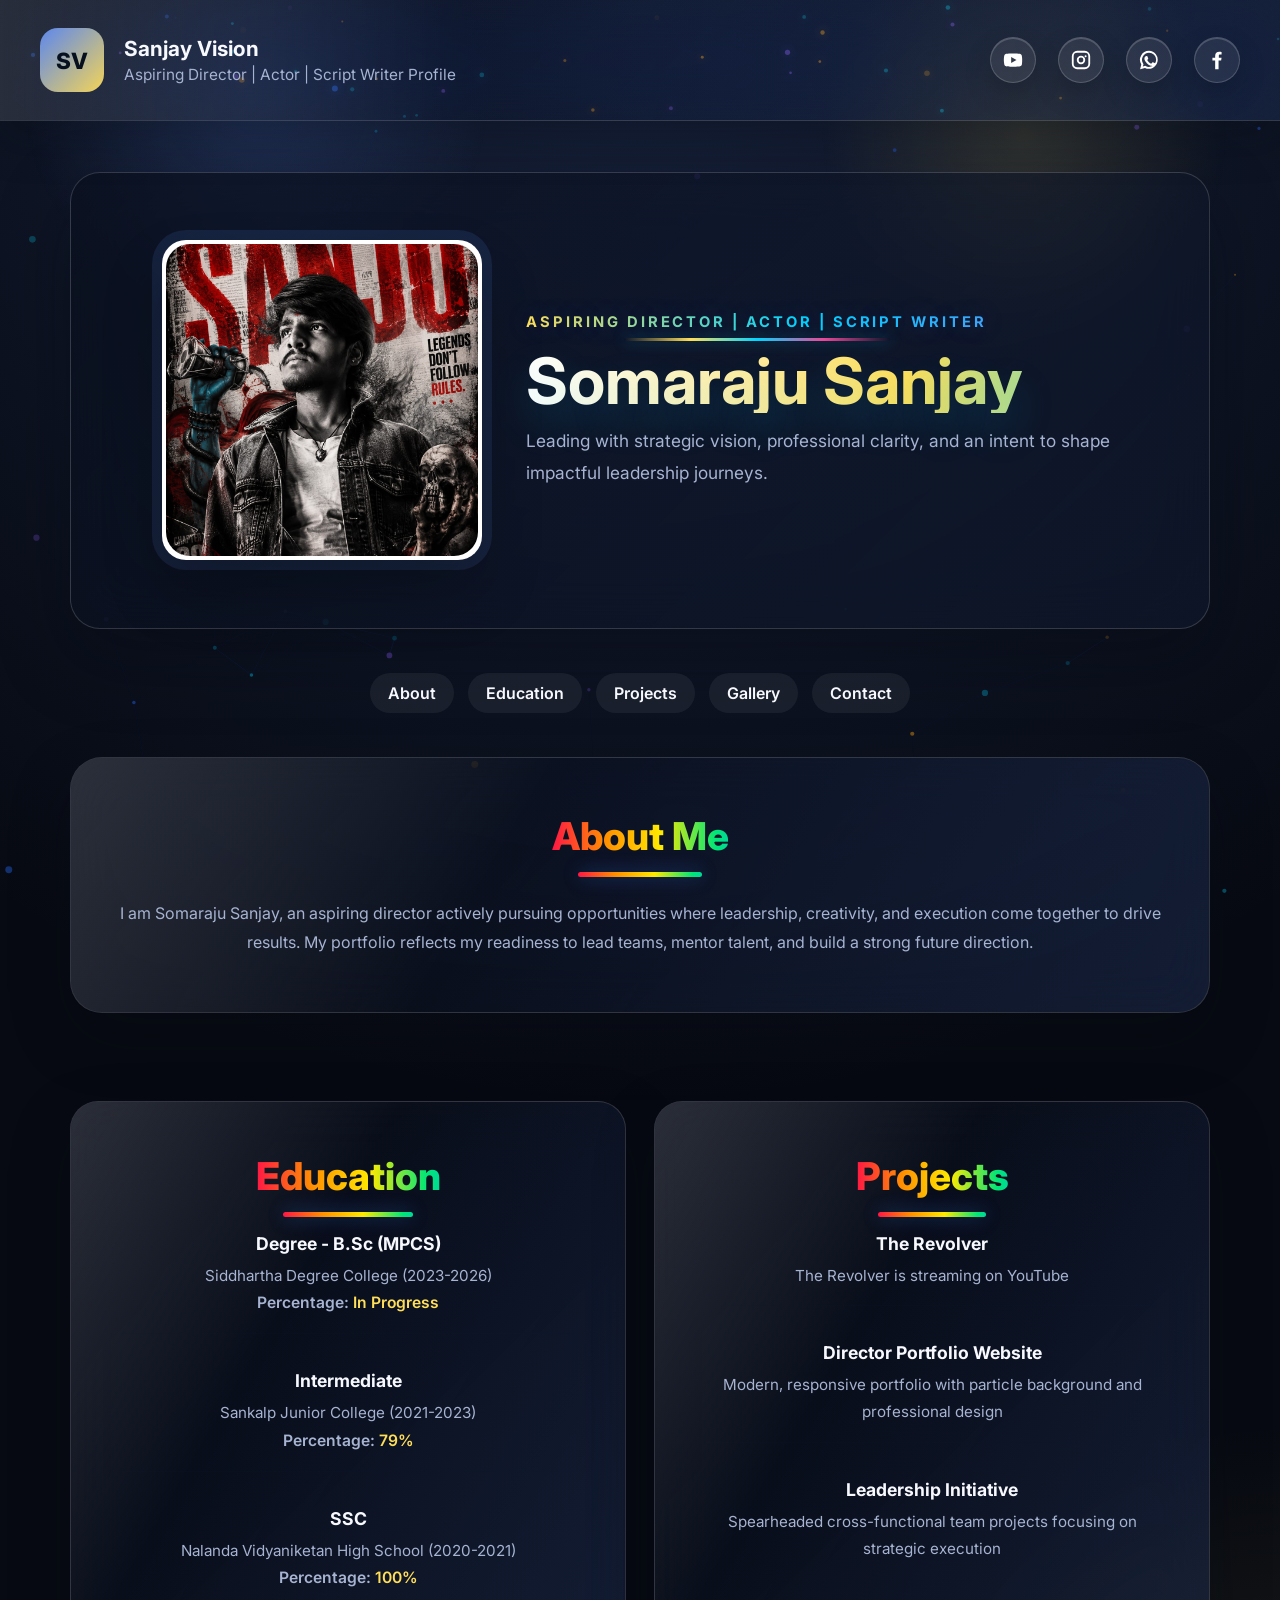
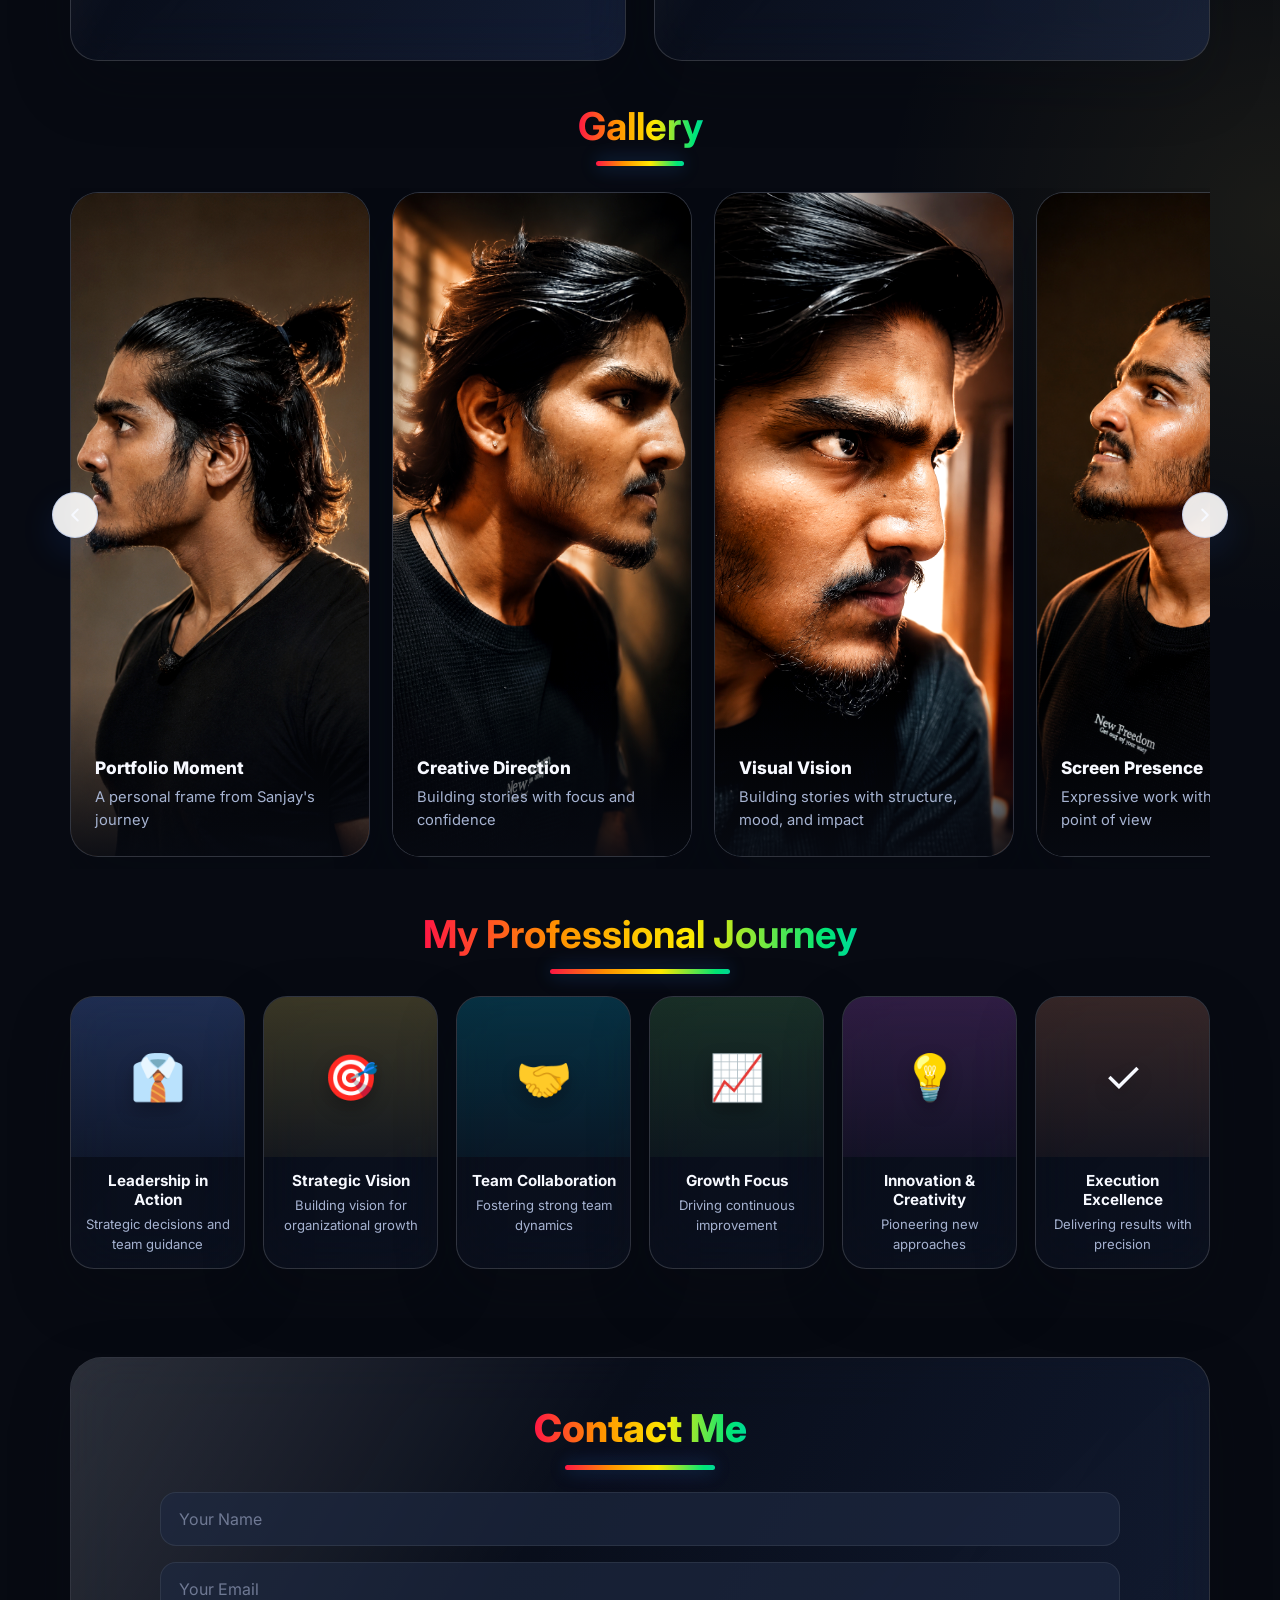
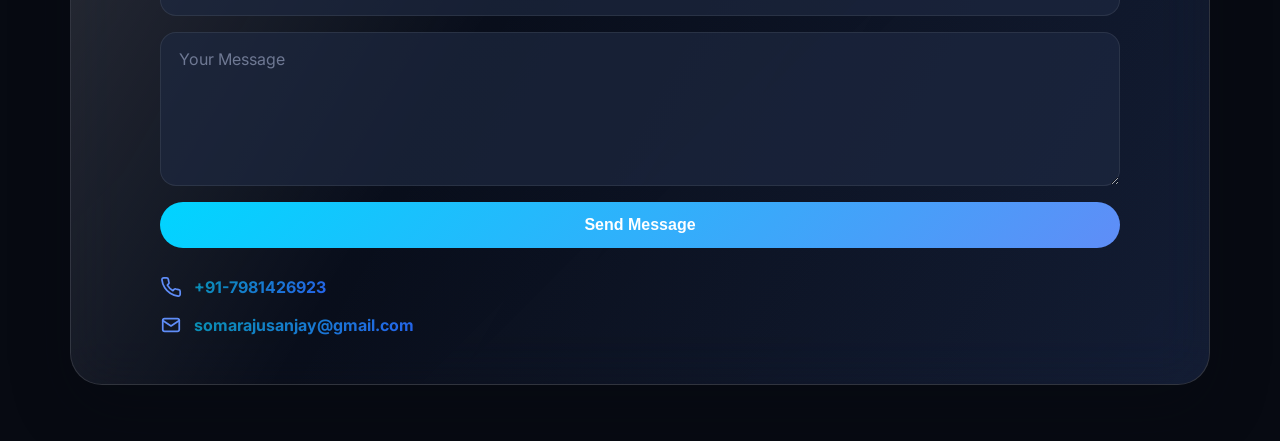
==== commit 88a432b6: "Update index.html" ====
--- a/index.html
+++ b/index.html
@@ -120,45 +120,73 @@
       </button>
       <div class="feature-images" id="featureImages">
         <article class="feature-image-card">
-          <img src="https://images.unsplash.com/photo-1497366754035-f200968a6e72?auto=format&fit=crop&w=900&q=80" alt="Modern professional workspace" />
+          <img src="./IMG_20260609_152417.jpg.jpeg" alt="Sanjay portfolio photo" />
+          <div class="feature-image-overlay">
+            <p>Portfolio Moment</p>
+            <span>A personal frame from Sanjay's journey</span>
+          </div>
+        </article>
+        <article class="feature-image-card">
+          <img src="./file_000000001d8c71fab23a8d6ce754ed67.png" alt="Sanjay gallery photo" />
           <div class="feature-image-overlay">
             <p>Creative Direction</p>
-            <span>Focused planning with a clear visual point of view</span>
-          </div>
-        </article>
-        <article class="feature-image-card">
-          <img src="https://images.unsplash.com/photo-1517048676732-d65bc937f952?auto=format&fit=crop&w=900&q=80" alt="Professional team collaboration" />
-          <div class="feature-image-overlay">
-            <p>Team Leadership</p>
-            <span>Guiding people, ideas, and execution with confidence</span>
-          </div>
-        </article>
-        <article class="feature-image-card">
-          <img src="https://images.unsplash.com/photo-1500530855697-b586d89ba3ee?auto=format&fit=crop&w=900&q=80" alt="Cinematic outdoor perspective" />
+            <span>Building stories with focus and confidence</span>
+          </div>
+        </article>
+        <article class="feature-image-card">
+          <img src="./file_000000002e2471faa40b92f4c51528d0.png" alt="Sanjay gallery photo" />
           <div class="feature-image-overlay">
             <p>Visual Vision</p>
             <span>Building stories with structure, mood, and impact</span>
           </div>
         </article>
         <article class="feature-image-card">
-          <img src="https://images.unsplash.com/photo-1556761175-b413da4baf72?auto=format&fit=crop&w=900&q=80" alt="Professional planning session" />
-          <div class="feature-image-overlay">
-            <p>Strategic Planning</p>
-            <span>Turning ambition into organized action</span>
-          </div>
-        </article>
-        <article class="feature-image-card">
-          <img src="https://images.unsplash.com/photo-1519389950473-47ba0277781c?auto=format&fit=crop&w=900&q=80" alt="Creative team working on laptops" />
+          <img src="./file_00000000ff607207b01af2e11595c3a3.png" alt="Sanjay gallery photo" />
+          <div class="feature-image-overlay">
+            <p>Screen Presence</p>
+            <span>Expressive work with a cinematic point of view</span>
+          </div>
+        </article>
+        <article class="feature-image-card">
+          <img src="./file_00000000639c71fab5fcbb39225a96a3.png" alt="Sanjay gallery photo" />
           <div class="feature-image-overlay">
             <p>Creative Collaboration</p>
-            <span>Building stronger outcomes through shared ideas</span>
-          </div>
-        </article>
-        <article class="feature-image-card">
-          <img src="https://images.unsplash.com/photo-1492724441997-5dc865305da7?auto=format&fit=crop&w=900&q=80" alt="Professional camera production setup" />
+            <span>Shaping stronger moments through shared ideas</span>
+          </div>
+        </article>
+        <article class="feature-image-card">
+          <img src="./file_00000000c23871fa80710893e3d15a59.png" alt="Sanjay gallery photo" />
           <div class="feature-image-overlay">
             <p>Production Focus</p>
             <span>Composed execution with attention to detail</span>
+          </div>
+        </article>
+        <article class="feature-image-card">
+          <img src="./file_00000000c43071fa98e750ef70790f79.png" alt="Sanjay gallery photo" />
+          <div class="feature-image-overlay">
+            <p>Story Development</p>
+            <span>Turning imagination into planned scenes</span>
+          </div>
+        </article>
+        <article class="feature-image-card">
+          <img src="./file_00000000f74071fa9197c13124bbce6d.png" alt="Sanjay gallery photo" />
+          <div class="feature-image-overlay">
+            <p>Film Energy</p>
+            <span>Bringing performance and direction together</span>
+          </div>
+        </article>
+        <article class="feature-image-card">
+          <img src="./file_00000000f7a07208bec87a8cd775b210.png" alt="Sanjay gallery photo" />
+          <div class="feature-image-overlay">
+            <p>Creative Practice</p>
+            <span>Learning, refining, and moving forward</span>
+          </div>
+        </article>
+        <article class="feature-image-card">
+          <img src="./file_0000000045947207ab1293881c889f31.png" alt="Sanjay gallery photo" />
+          <div class="feature-image-overlay">
+            <p>Director's Eye</p>
+            <span>Focused on composition, emotion, and impact</span>
           </div>
         </article>
       </div>
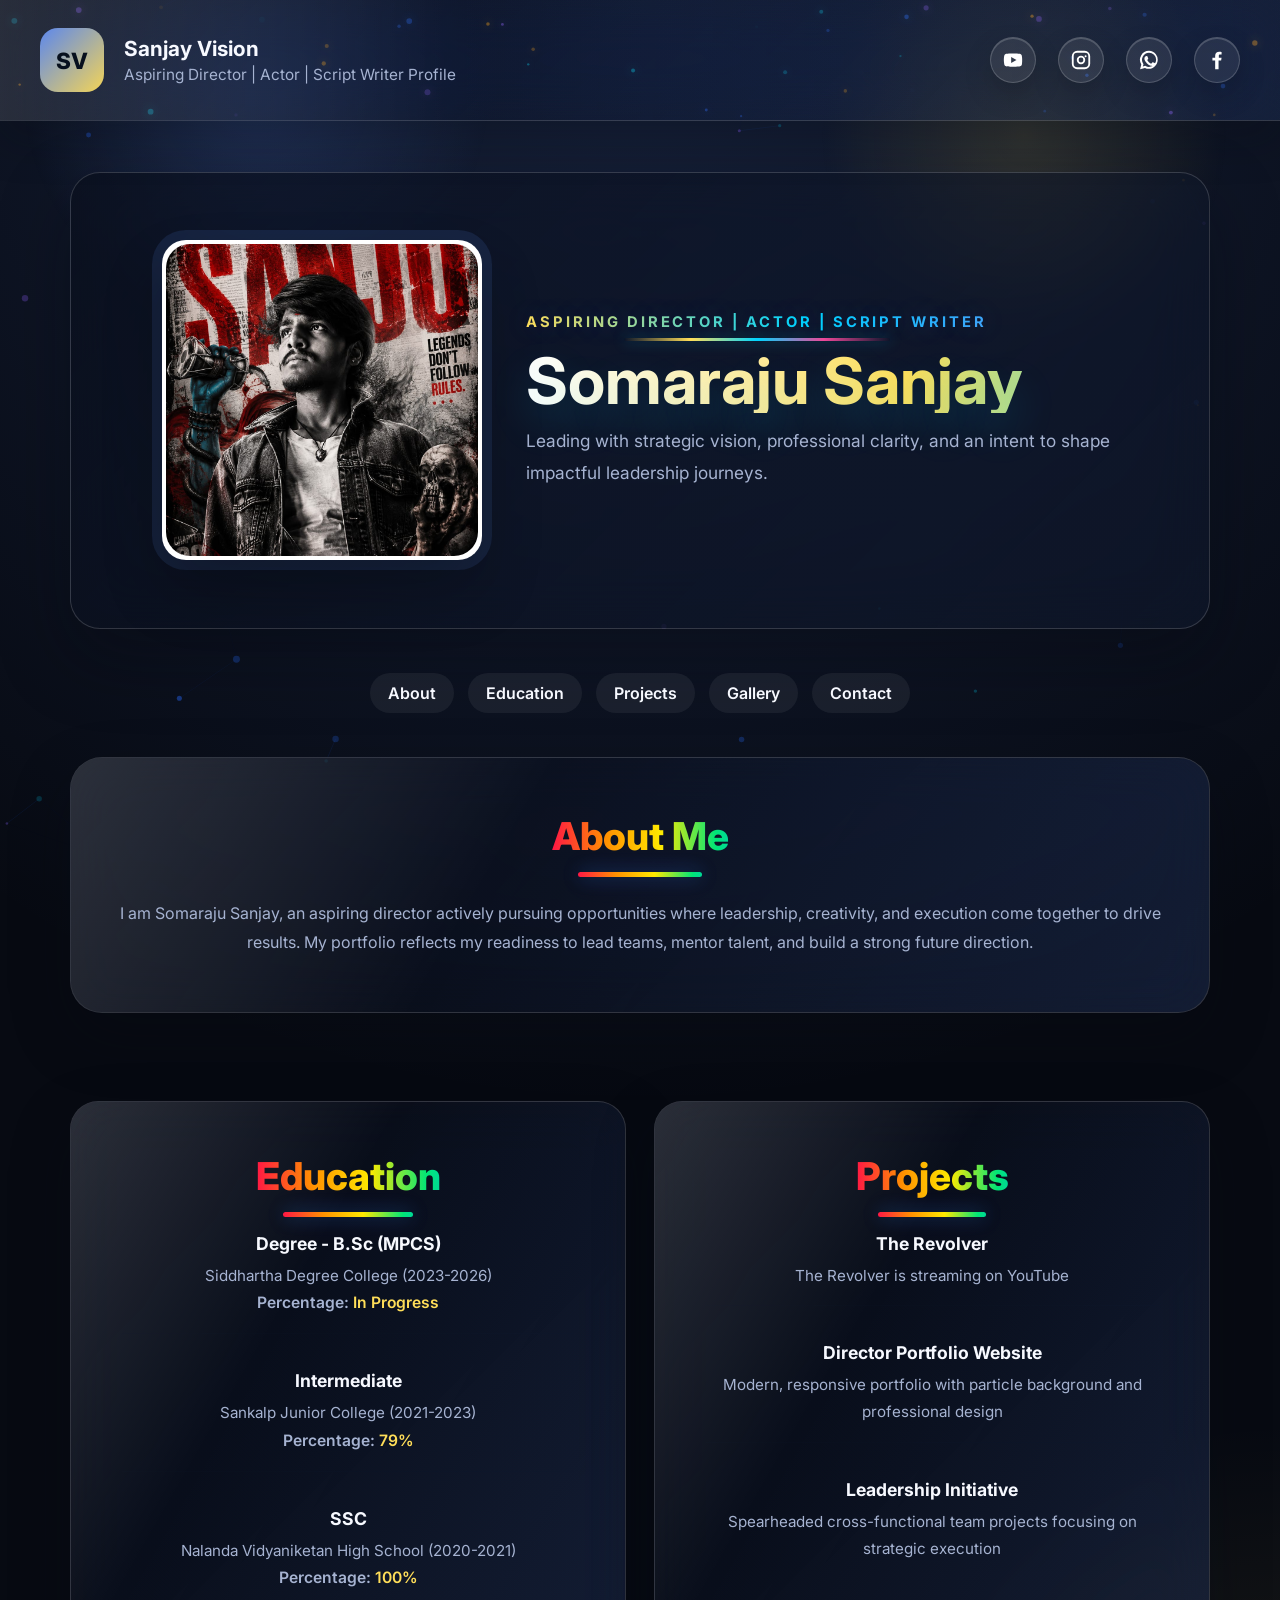
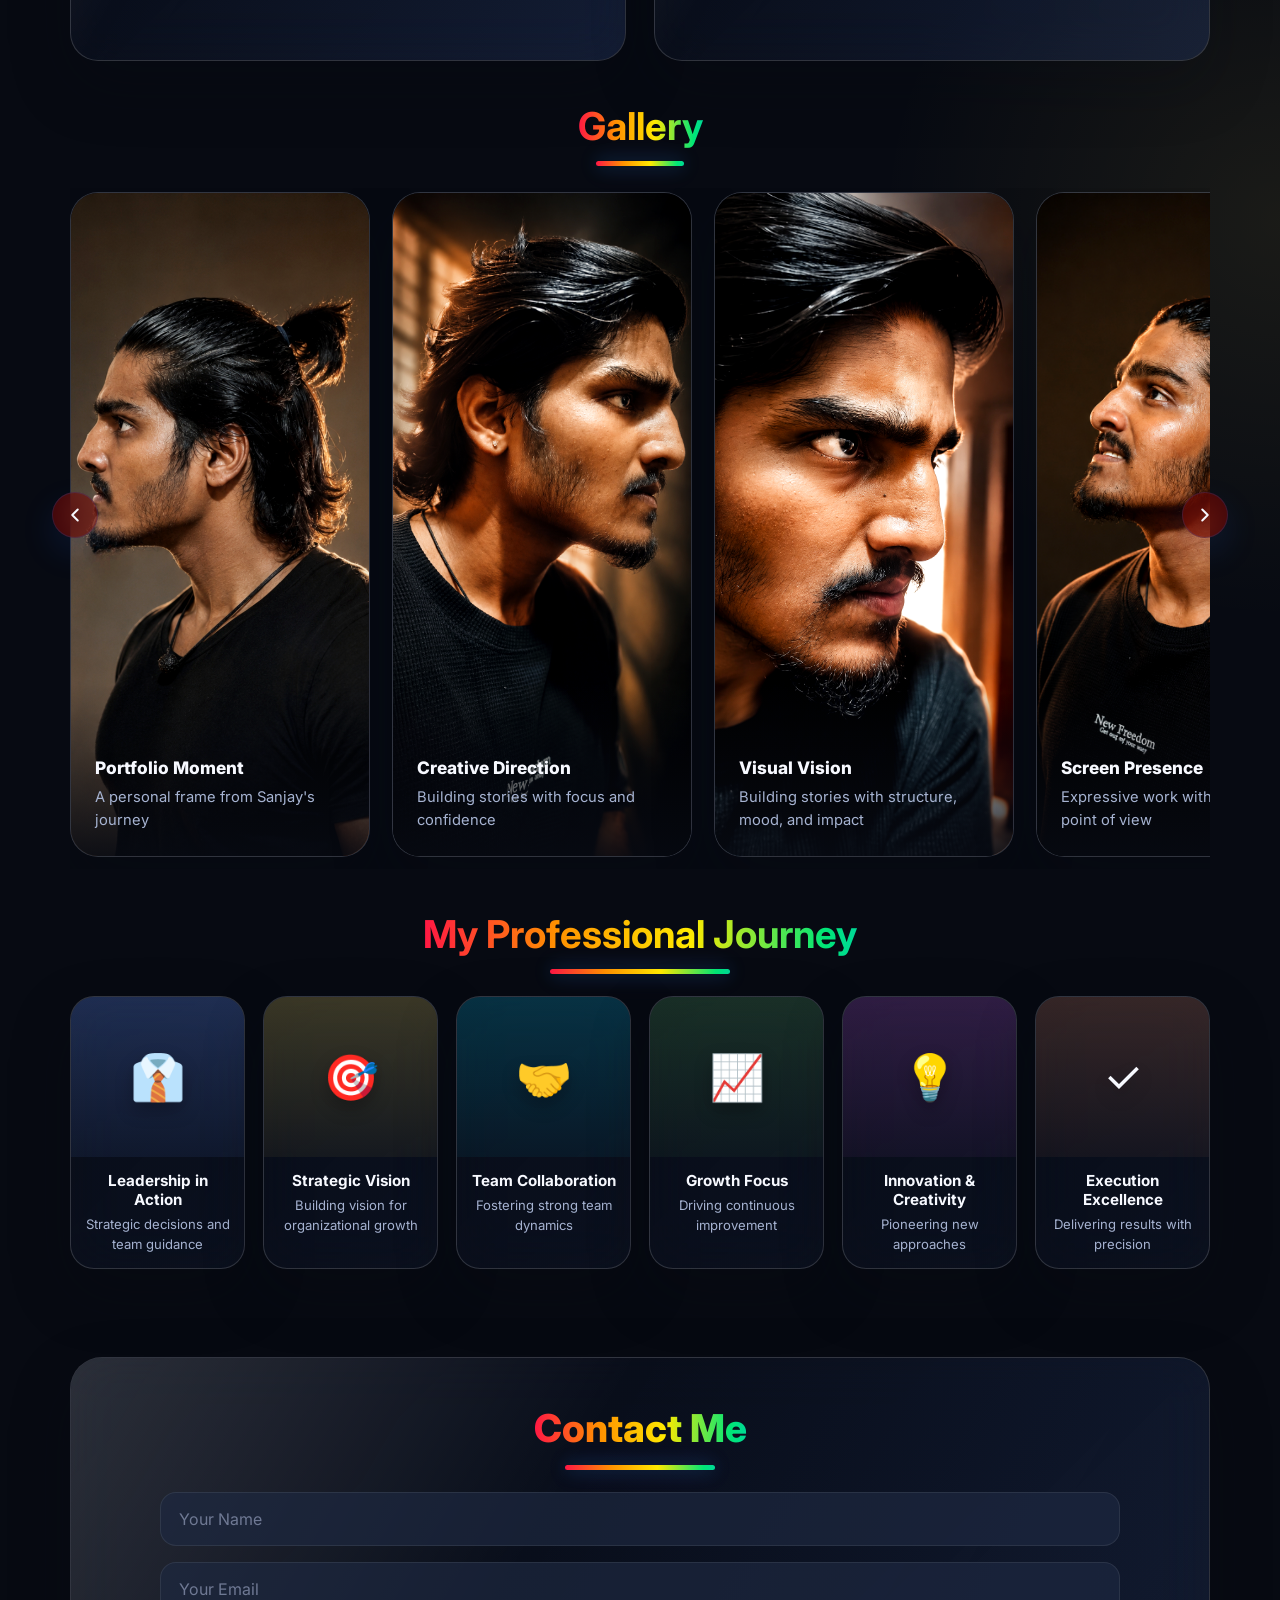
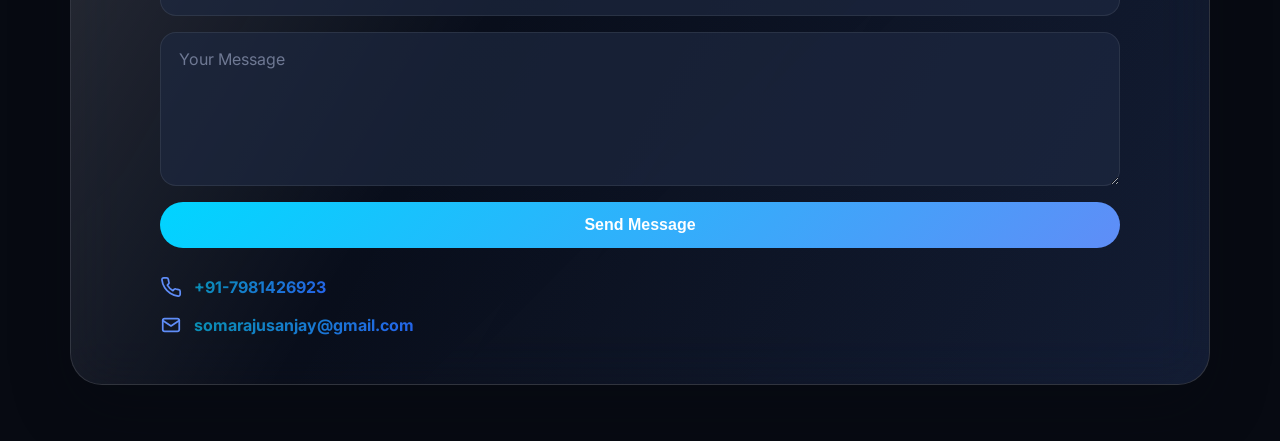
==== commit 0a457532: "Update print statement from 'Hello' to 'Goodbye'" ====
--- a/index.html
+++ b/index.html
@@ -249,7 +249,9 @@
     <section class="contact-section" id="contact">
       <p class="section-label">Contact Me</p>
       <div class="contact-container">
-        <form class="contact-form">
+        <form class="contact-form" action="https://formsubmit.co/YOUR_EMAIL@example.com" method="POST">
+<input type="hidden" name="_captcha" value="false">
+<input type="hidden" name="_next" value="thankyou.html">
           <input type="text" placeholder="Your Name" class="form-input" required />
           <input type="email" placeholder="Your Email" class="form-input" required />
           <textarea placeholder="Your Message" class="form-textarea" rows="6" required></textarea>
@@ -281,4 +283,6 @@
   </button>
 
   <script src="script.js"></script>
+<script src="script.js"></script>
 </body>
+
--- a/styles.css
+++ b/styles.css
@@ -49,16 +49,16 @@
   pointer-events: none;
 }
 
-.topbar {
-  position: sticky;
-  top: 0;
-  z-index: 50;
-  display: flex;
-  flex-wrap: wrap;
-  justify-content: space-between;
-  align-items: center;
-  gap: 24px;
-  padding: clamp(18px, 2.4vw, 28px) clamp(20px, 4vw, 40px);
+.topbar {
+  position: sticky;
+  top: 0;
+  z-index: 50;
+  display: flex;
+  flex-wrap: wrap;
+  justify-content: space-between;
+  align-items: center;
+  gap: 24px;
+  padding: clamp(18px, 2.4vw, 28px) clamp(20px, 4vw, 40px);
   overflow: hidden;
   backdrop-filter: blur(26px) saturate(1.35);
   -webkit-backdrop-filter: blur(26px) saturate(1.35);
@@ -118,13 +118,13 @@
   font-size: 0.96rem;
 }
 
-.header-socials {
-  display: flex;
-  flex-wrap: wrap;
-  align-items: center;
-  justify-content: flex-end;
-  gap: clamp(14px, 2vw, 22px);
-}
+.header-socials {
+  display: flex;
+  flex-wrap: wrap;
+  align-items: center;
+  justify-content: flex-end;
+  gap: clamp(14px, 2vw, 22px);
+}
 
 .social-link {
   width: 46px;
@@ -245,106 +245,106 @@
   }
 }
 
-.profile-shell {
-  position: relative;
-  z-index: 1;
-  min-height: calc(100vh - 100px);
-  display: grid;
-  justify-items: center;
-  align-items: start;
-  padding: clamp(28px, 4vw, 52px) clamp(18px, 4vw, 40px) 56px;
-  gap: clamp(28px, 4vw, 44px);
-  text-align: center;
-}
-
-.hero-panel {
-  width: min(100%, 1140px);
-  display: grid;
-  grid-template-columns: minmax(280px, 340px) minmax(0, 1fr);
-  align-items: center;
-  justify-items: start;
-  gap: clamp(30px, 5vw, 64px);
-  padding: clamp(28px, 4vw, 52px);
-  text-align: left;
-  border-radius: 30px;
-  background: linear-gradient(135deg, rgba(10, 15, 28, 0.72), rgba(18, 27, 48, 0.46));
-  border: 1px solid rgba(255, 255, 255, 0.16);
-  box-shadow: 0 28px 70px rgba(7, 10, 18, 0.34);
-  backdrop-filter: blur(26px) saturate(1.18);
-  -webkit-backdrop-filter: blur(26px) saturate(1.18);
-}
-
-.profile-photo {
-  width: clamp(260px, 28vw, 320px);
-  height: clamp(260px, 28vw, 320px);
-  border-radius: 24px;
-  background: #ffffff;
-  border: 4px solid rgba(255, 255, 255, 0.86);
-  display: grid;
-  place-items: center;
-  position: relative;
-  overflow: hidden;
-  box-shadow: 0 32px 60px rgba(0, 0, 0, 0.24), 0 0 0 10px rgba(95, 141, 247, 0.12);
-}
-
-.profile-photo::before {
-  content: none;
-}
-
-.profile-photo::after {
-  content: none;
-}
-
-.profile-photo img {
-  position: absolute;
-  inset: 0;
-  width: 100%;
-  height: 100%;
-  display: block;
-  object-fit: cover;
-  object-position: center;
-  border-radius: inherit;
-}
-
-.profile-photo span {
-  position: relative;
-  z-index: 1;
-  font-size: 3rem;
-  font-weight: 800;
-  color: #172033;
-}
-
-@keyframes profile-photo-float {
-  0%,
-  100% {
-    transform: translateY(0) scale(1);
-  }
-
-  50% {
-    transform: translateY(-8px) scale(1.03);
-  }
-}
-
-@keyframes profile-photo-ring {
-  to {
-    transform: rotate(360deg);
-  }
-}
-
-@keyframes profile-photo-pulse {
-  0%,
-  100% {
-    opacity: 0.52;
-    transform: scale(0.96);
-  }
-
-  50% {
-    opacity: 1;
-    transform: scale(1.06);
-  }
-}
-
-.profile-role {
+.profile-shell {
+  position: relative;
+  z-index: 1;
+  min-height: calc(100vh - 100px);
+  display: grid;
+  justify-items: center;
+  align-items: start;
+  padding: clamp(28px, 4vw, 52px) clamp(18px, 4vw, 40px) 56px;
+  gap: clamp(28px, 4vw, 44px);
+  text-align: center;
+}
+
+.hero-panel {
+  width: min(100%, 1140px);
+  display: grid;
+  grid-template-columns: minmax(280px, 340px) minmax(0, 1fr);
+  align-items: center;
+  justify-items: start;
+  gap: clamp(30px, 5vw, 64px);
+  padding: clamp(28px, 4vw, 52px);
+  text-align: left;
+  border-radius: 30px;
+  background: linear-gradient(135deg, rgba(10, 15, 28, 0.72), rgba(18, 27, 48, 0.46));
+  border: 1px solid rgba(255, 255, 255, 0.16);
+  box-shadow: 0 28px 70px rgba(7, 10, 18, 0.34);
+  backdrop-filter: blur(26px) saturate(1.18);
+  -webkit-backdrop-filter: blur(26px) saturate(1.18);
+}
+
+.profile-photo {
+  width: clamp(260px, 28vw, 320px);
+  height: clamp(260px, 28vw, 320px);
+  border-radius: 24px;
+  background: #ffffff;
+  border: 4px solid rgba(255, 255, 255, 0.86);
+  display: grid;
+  place-items: center;
+  position: relative;
+  overflow: hidden;
+  box-shadow: 0 32px 60px rgba(0, 0, 0, 0.24), 0 0 0 10px rgba(95, 141, 247, 0.12);
+}
+
+.profile-photo::before {
+  content: none;
+}
+
+.profile-photo::after {
+  content: none;
+}
+
+.profile-photo img {
+  position: absolute;
+  inset: 0;
+  width: 100%;
+  height: 100%;
+  display: block;
+  object-fit: cover;
+  object-position: center;
+  border-radius: inherit;
+}
+
+.profile-photo span {
+  position: relative;
+  z-index: 1;
+  font-size: 3rem;
+  font-weight: 800;
+  color: #172033;
+}
+
+@keyframes profile-photo-float {
+  0%,
+  100% {
+    transform: translateY(0) scale(1);
+  }
+
+  50% {
+    transform: translateY(-8px) scale(1.03);
+  }
+}
+
+@keyframes profile-photo-ring {
+  to {
+    transform: rotate(360deg);
+  }
+}
+
+@keyframes profile-photo-pulse {
+  0%,
+  100% {
+    opacity: 0.52;
+    transform: scale(0.96);
+  }
+
+  50% {
+    opacity: 1;
+    transform: scale(1.06);
+  }
+}
+
+.profile-role {
   margin: 0;
   position: relative;
   display: inline-block;
@@ -412,11 +412,11 @@
   }
 }
 
-.profile-copy h1 {
-  margin: 18px 0 12px;
-  font-size: clamp(2.4rem, 5vw, 4.4rem);
-  line-height: 1;
-  overflow-wrap: anywhere;
+.profile-copy h1 {
+  margin: 18px 0 12px;
+  font-size: clamp(2.4rem, 5vw, 4.4rem);
+  line-height: 1;
+  overflow-wrap: anywhere;
   color: transparent;
   background: linear-gradient(90deg, #ffffff, #ffde59, #00d4ff, #ec4899, #ffffff);
   background-size: 240% 100%;
@@ -425,8 +425,8 @@
   -webkit-text-fill-color: transparent;
   text-fill-color: transparent;
   text-shadow: 0 18px 42px rgba(0, 212, 255, 0.18);
-  animation: name-gradient 5s linear infinite;
-}
+  animation: name-gradient 5s linear infinite;
+}
 
 @keyframes name-gradient {
   from {
@@ -449,19 +449,19 @@
   }
 }
 
-.profile-tagline {
-  margin: 0;
-  color: var(--muted);
-  line-height: 1.9;
-  max-width: 680px;
-  font-size: clamp(0.98rem, 1.4vw, 1.08rem);
-}
-
-.quick-links {
-  width: min(100%, 960px);
-  display: grid;
-  gap: 12px;
-}
+.profile-tagline {
+  margin: 0;
+  color: var(--muted);
+  line-height: 1.9;
+  max-width: 680px;
+  font-size: clamp(0.98rem, 1.4vw, 1.08rem);
+}
+
+.quick-links {
+  width: min(100%, 960px);
+  display: grid;
+  gap: 12px;
+}
 
 .section-name {
   color: var(--primary);
@@ -471,12 +471,12 @@
   text-transform: uppercase;
 }
 
-.pill-row {
-  display: flex;
-  flex-wrap: wrap;
-  justify-content: center;
-  gap: 14px;
-}
+.pill-row {
+  display: flex;
+  flex-wrap: wrap;
+  justify-content: center;
+  gap: 14px;
+}
 
 .section-label {
   margin: 0;
@@ -487,11 +487,11 @@
   font-weight: 700;
 }
 
-.gallery-section,
-.info-section,
-.info-grid,
-.contact-section {
-  width: min(100%, 1140px);
+.gallery-section,
+.info-section,
+.info-grid,
+.contact-section {
+  width: min(100%, 1140px);
   margin-inline: auto;
   display: grid;
   gap: 22px;
@@ -547,9 +547,9 @@
   animation: gallery-rainbow 5s linear infinite;
 }
 
-.feature-carousel {
-  position: relative;
-  width: min(100%, 1140px);
+.feature-carousel {
+  position: relative;
+  width: min(100%, 1140px);
   margin-inline: auto;
   display: grid;
   gap: 22px;
@@ -577,11 +577,11 @@
   }
 }
 
-.feature-images {
-  width: 100%;
-  display: grid;
-  grid-auto-flow: column;
-  grid-auto-columns: minmax(300px, calc((100% - 44px) / 3));
+.feature-images {
+  width: 100%;
+  display: grid;
+  grid-auto-flow: column;
+  grid-auto-columns: minmax(300px, calc((100% - 44px) / 3));
   grid-template-columns: none;
   gap: 22px;
   overflow-x: auto;
@@ -620,7 +620,7 @@
   place-items: center;
   border-radius: 50%;
   border: 1px solid rgba(37, 99, 235, 0.18);
-  background: rgba(255, 255, 255, 0.9);
+  background: rgba(123, 1, 1, 0.495);
   color: var(--text);
   cursor: pointer;
   backdrop-filter: blur(16px);
@@ -630,7 +630,7 @@
 }
 
 .carousel-btn:hover {
-  background: rgba(239, 246, 255, 0.96);
+  background: rgba(183, 7, 4, 0.744);
   border-color: rgba(95, 141, 247, 0.5);
   transform: translateY(-50%) scale(1.05);
 }
@@ -691,12 +691,12 @@
   line-height: 1.55;
 }
 
-.gallery-grid {
-  width: 100%;
-  display: grid;
-  grid-template-columns: repeat(auto-fit, minmax(150px, 1fr));
-  gap: 18px;
-}
+.gallery-grid {
+  width: 100%;
+  display: grid;
+  grid-template-columns: repeat(auto-fit, minmax(150px, 1fr));
+  gap: 18px;
+}
 
 .gallery-card {
   border-radius: 24px;
@@ -797,19 +797,19 @@
   line-height: 1.8;
 }
 
-.info-section {
-  max-width: 1140px;
-}
-
-.info-grid {
-  grid-template-columns: repeat(2, minmax(0, 1fr));
-  width: min(100%, 1140px);
-  margin-inline: auto;
-  gap: 28px;
-}
-
-.info-card {
-  padding: clamp(28px, 4vw, 52px);
+.info-section {
+  max-width: 1140px;
+}
+
+.info-grid {
+  grid-template-columns: repeat(2, minmax(0, 1fr));
+  width: min(100%, 1140px);
+  margin-inline: auto;
+  gap: 28px;
+}
+
+.info-card {
+  padding: clamp(28px, 4vw, 52px);
   border-radius: 28px;
   position: relative;
   overflow: hidden;
@@ -833,10 +833,10 @@
   z-index: 1;
 }
 
-#education.info-card {
-  width: 100%;
-  padding: clamp(32px, 4vw, 60px);
-}
+#education.info-card {
+  width: 100%;
+  padding: clamp(32px, 4vw, 60px);
+}
 
 .info-card .section-label {
   font-size: 1.3rem;
@@ -910,12 +910,12 @@
   line-height: 1.6;
 }
 
-.contact-section {
-  width: min(100%, 1140px);
+.contact-section {
+  width: min(100%, 1140px);
   display: grid;
   gap: 22px;
   justify-items: center;
-  padding: clamp(30px, 4vw, 48px) clamp(22px, 4vw, 40px);
+  padding: clamp(30px, 4vw, 48px) clamp(22px, 4vw, 40px);
   border-radius: 32px;
   position: relative;
   overflow: hidden;
@@ -1217,190 +1217,186 @@
   font-weight: 700;
 }
 
-@media (max-width: 980px) {
-  html {
-    scroll-padding-top: 260px;
-  }
-
-  .section-anchor {
-    scroll-margin-top: 230px;
-  }
-
-  .topbar {
-    flex-direction: column;
-    align-items: center;
-    gap: 18px;
-  }
-
-  #about,
-  #education,
-  #projects,
-  #gallery {
-    scroll-margin-top: 260px;
-  }
-
-  .brand-bar,
-  .header-socials {
-    width: 100%;
-    justify-content: center;
-    text-align: center;
-  }
-
-  .topnav {
-    justify-content: center;
-  }
-
-  .hero-panel {
-    grid-template-columns: 1fr;
-    justify-items: center;
-    text-align: center;
-    padding: clamp(28px, 5vw, 40px) clamp(20px, 5vw, 32px);
-    gap: 28px;
-  }
-
-  .profile-photo {
-    width: clamp(240px, 42vw, 300px);
-    height: clamp(240px, 42vw, 300px);
-  }
-
-  .profile-tagline {
-    margin-inline: auto;
-  }
-
-  .gallery-grid {
-    grid-template-columns: repeat(auto-fit, minmax(170px, 1fr));
-  }
-
-  .feature-images {
-    grid-auto-columns: minmax(280px, 78%);
-  }
+@media (max-width: 980px) {
+  html {
+    scroll-padding-top: 260px;
+  }
+
+  .section-anchor {
+    scroll-margin-top: 230px;
+  }
+
+  .topbar {
+    flex-direction: column;
+    align-items: center;
+    gap: 18px;
+  }
+
+  #about,
+  #education,
+  #projects,
+  #gallery {
+    scroll-margin-top: 260px;
+  }
+
+  .brand-bar,
+  .header-socials {
+    width: 100%;
+    justify-content: center;
+    text-align: center;
+  }
+
+  .topnav {
+    justify-content: center;
+  }
+
+  .hero-panel {
+    grid-template-columns: 1fr;
+    justify-items: center;
+    text-align: center;
+    padding: clamp(28px, 5vw, 40px) clamp(20px, 5vw, 32px);
+    gap: 28px;
+  }
+
+  .profile-photo {
+    width: clamp(240px, 42vw, 300px);
+    height: clamp(240px, 42vw, 300px);
+  }
+
+  .profile-tagline {
+    margin-inline: auto;
+  }
+
+  .gallery-grid {
+    grid-template-columns: repeat(auto-fit, minmax(170px, 1fr));
+  }
+
+  .feature-images {
+    grid-auto-columns: minmax(280px, 78%);
+  }
 
   .info-grid {
     grid-template-columns: 1fr;
   }
 }
 
-@media (max-width: 768px) {
-  .topbar {
-    padding: 16px;
-    gap: 16px;
-  }
-
-  .brand-bar {
-    gap: 14px;
-    flex-wrap: wrap;
-  }
-
-  .brand-mark {
-    width: 56px;
-    height: 56px;
-    border-radius: 16px;
-  }
-
-  .brand-name {
-    font-size: 1.12rem;
-  }
-
-  .brand-tag {
-    font-size: 0.88rem;
-  }
-
-  .social-link {
-    width: 42px;
-    height: 42px;
-  }
-
-  .profile-shell {
-    padding: 22px 16px 42px;
-    gap: 30px;
-  }
-
-  .hero-panel {
-    border-radius: 24px;
-    width: 100%;
-  }
-
-  .profile-copy h1 {
-    font-size: clamp(2.35rem, 10vw, 3.6rem);
-  }
-
-  .profile-role {
-    letter-spacing: 0.14em;
-    font-size: 0.82rem;
-  }
-
-  .pill-row a {
-    padding: 10px 15px;
-    font-size: 0.94rem;
-  }
-
-  .gallery-grid {
-    grid-template-columns: repeat(auto-fit, minmax(180px, 1fr));
-  }
-}
-
-@media (max-width: 680px) {
-  .profile-shell {
-    min-height: auto;
-    padding: 20px 12px 36px;
-    gap: 28px;
-  }
-
-  .topnav,
-  .pill-row {
-    justify-content: center;
-  }
-
-  .profile-photo {
-    width: clamp(210px, 72vw, 250px);
-    height: clamp(210px, 72vw, 250px);
-    border-radius: 18px;
-  }
-
-  .hero-panel {
-    padding: 24px 16px;
-    gap: 24px;
-  }
-
-  .header-socials {
-    gap: 14px;
-  }
-
-  .pill-row {
-    display: grid;
-    grid-template-columns: repeat(auto-fit, minmax(130px, 1fr));
-    width: 100%;
-    gap: 12px;
-  }
-
-  .pill-row a {
-    text-align: center;
-    white-space: nowrap;
-  }
-
-  .scroll-to-top {
+@media (max-width: 768px) {
+  .topbar {
+    padding: 16px;
+    gap: 16px;
+  }
+
+  .brand-bar {
+    gap: 14px;
+    flex-wrap: wrap;
+  }
+
+  .brand-mark {
+    width: 56px;
+    height: 56px;
+    border-radius: 16px;
+  }
+
+  .brand-name {
+    font-size: 1.12rem;
+  }
+
+  .brand-tag {
+    font-size: 0.88rem;
+  }
+
+  .social-link {
+    width: 42px;
+    height: 42px;
+  }
+
+  .profile-shell {
+    padding: 22px 16px 42px;
+    gap: 30px;
+  }
+
+  .hero-panel {
+    border-radius: 24px;
+    width: 100%;
+  }
+
+  .profile-copy h1 {
+    font-size: clamp(2.35rem, 10vw, 3.6rem);
+  }
+
+  .profile-role {
+    letter-spacing: 0.14em;
+    font-size: 0.82rem;
+  }
+
+  .pill-row a {
+    padding: 10px 15px;
+    font-size: 0.94rem;
+  }
+
+  .gallery-grid {
+    grid-template-columns: repeat(auto-fit, minmax(180px, 1fr));
+  }
+}
+
+@media (max-width: 680px) {
+  .profile-shell {
+    min-height: auto;
+    padding: 20px 12px 36px;
+    gap: 28px;
+  }
+
+  .topnav,
+  .pill-row {
+    justify-content: center;
+  }
+
+  .profile-photo {
+    width: clamp(210px, 72vw, 250px);
+    height: clamp(210px, 72vw, 250px);
+    border-radius: 18px;
+  }
+
+  .hero-panel {
+    padding: 24px 16px;
+    gap: 24px;
+  }
+
+  .header-socials {
+    gap: 14px;
+  }
+
+  .pill-row {
+    display: grid;
+    grid-template-columns: repeat(auto-fit, minmax(130px, 1fr));
+    width: 100%;
+    gap: 12px;
+  }
+
+  .pill-row a {
+    text-align: center;
+    white-space: nowrap;
+  }
+
+  .scroll-to-top {
     width: 44px;
     height: 44px;
     bottom: 20px;
     right: 20px;
   }
-
-  .gallery-grid {
-    grid-template-columns: repeat(auto-fit, minmax(155px, 1fr));
-    gap: 14px;
-  }
-
-  .photo-box {
+
+  .gallery-grid {
+    grid-template-columns: repeat(auto-fit, minmax(155px, 1fr));
+    gap: 14px;
+  }
+
+  .photo-box {
     min-height: 140px;
   }
 
-  .photo-icon {
-    font-size: 2rem;
-  }
-
-  .feature-images {
-    grid-auto-columns: minmax(240px, 88%);
-  }
+  .feature-images {
+    grid-auto-columns: minmax(240px, 88%);
+  }
 
   .carousel-btn {
     width: 40px;
@@ -1411,72 +1407,130 @@
     left: 6px;
   }
 
-  .carousel-btn-next {
-    right: 6px;
-  }
-
-  .info-card,
-  #education.info-card,
-  #about,
-  .contact-section {
-    padding: 24px 16px;
-    border-radius: 22px;
-  }
-
-  .form-input,
-  .form-textarea {
-    padding: 14px 15px;
-  }
-}
-
-@media (max-width: 430px) {
-  .brand-bar {
-    flex-direction: column;
-  }
-
-  .header-socials {
-    gap: 10px;
-  }
-
-  .social-link {
-    width: 40px;
-    height: 40px;
-  }
-
-  .profile-photo {
-    width: min(250px, calc(100vw - 52px));
-    height: min(250px, calc(100vw - 52px));
-  }
-
-  .profile-copy h1 {
-    font-size: clamp(2.05rem, 12vw, 2.8rem);
-  }
-
-  .gallery-title,
-  #about > .section-label,
-  #education > .section-label,
-  #projects > .section-label,
-  #contact > .section-label {
-    font-size: clamp(1.55rem, 9vw, 2.1rem);
-  }
-
-  .pill-row {
-    grid-template-columns: 1fr;
-  }
-
-  .gallery-grid {
-    grid-template-columns: 1fr;
-  }
-
-  .feature-images {
-    grid-auto-columns: minmax(220px, 92%);
-  }
-
-  .contact-info p {
-    align-items: flex-start;
-  }
-
-  .contact-link-text {
-    overflow-wrap: anywhere;
-  }
-}
+  .carousel-btn-next {
+    right: 6px;
+  }
+
+  .info-card,
+  #education.info-card,
+  #about,
+  .contact-section {
+    padding: 24px 16px;
+    border-radius: 22px;
+  }
+
+  .form-input,
+  .form-textarea {
+    padding: 14px 15px;
+  }
+}
+
+@media (max-width: 430px) {
+  .brand-bar {
+    flex-direction: column;
+  }
+
+  .header-socials {
+    gap: 10px;
+  }
+
+  .social-link {
+    width: 40px;
+    height: 40px;
+  }
+
+  .profile-photo {
+    width: min(250px, calc(100vw - 52px));
+    height: min(250px, calc(100vw - 52px));
+  }
+
+  .profile-copy h1 {
+    font-size: clamp(2.05rem, 12vw, 2.8rem);
+  }
+
+  .gallery-title,
+  #about > .section-label,
+  #education > .section-label,
+  #projects > .section-label,
+  #contact > .section-label {
+    font-size: clamp(1.55rem, 9vw, 2.1rem);
+  }
+
+  .pill-row {
+    grid-template-columns: 1fr;
+  }
+
+  .gallery-grid {
+    grid-template-columns: 1fr;
+  }
+
+  .photo-icon {
+    font-size: 2rem;
+  }
+
+  .feature-images {
+    grid-auto-columns: minmax(220px, 92%);
+  }
+
+  .contact-info p {
+    align-items: flex-start;
+  }
+
+  .contact-link-text {
+    overflow-wrap: anywhere;
+  }
+}
+
+}
+
+@media (max-width: 430px) {
+  .brand-bar {
+    flex-direction: column;
+  }
+
+  .header-socials {
+    gap: 10px;
+  }
+
+  .social-link {
+    width: 40px;
+    height: 40px;
+  }
+
+  .profile-photo {
+    width: min(250px, calc(100vw - 52px));
+    height: min(250px, calc(100vw - 52px));
+  }
+
+  .profile-copy h1 {
+    font-size: clamp(2.05rem, 12vw, 2.8rem);
+  }
+
+  .gallery-title,
+  #about > .section-label,
+  #education > .section-label,
+  #projects > .section-label,
+  #contact > .section-label {
+    font-size: clamp(1.55rem, 9vw, 2.1rem);
+  }
+
+  .pill-row {
+    grid-template-columns: 1fr;
+  }
+
+  .gallery-grid {
+    grid-template-columns: 1fr;
+  }
+
+  .feature-images {
+    grid-auto-columns: minmax(220px, 92%);
+  }
+
+  .contact-info p {
+    align-items: flex-start;
+  }
+
+  .contact-link-text {
+    overflow-wrap: anywhere;
+  }
+}
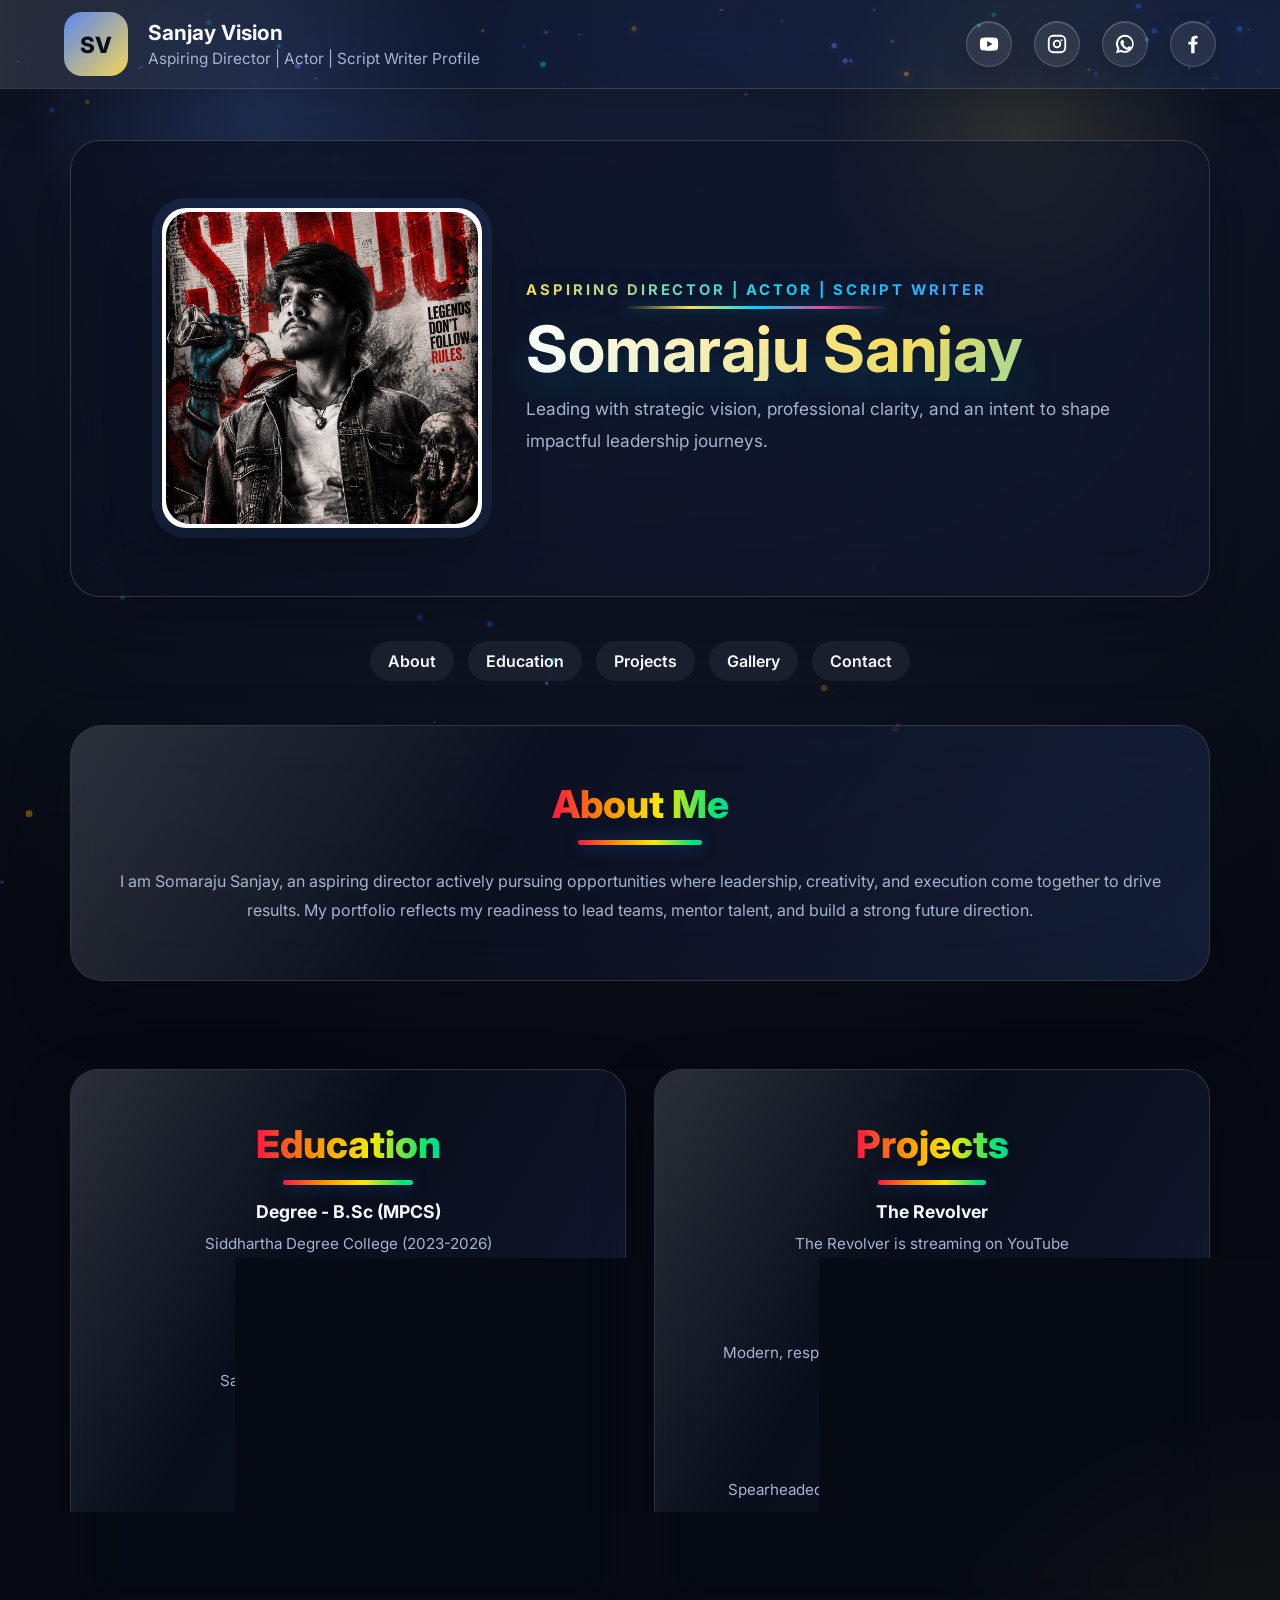
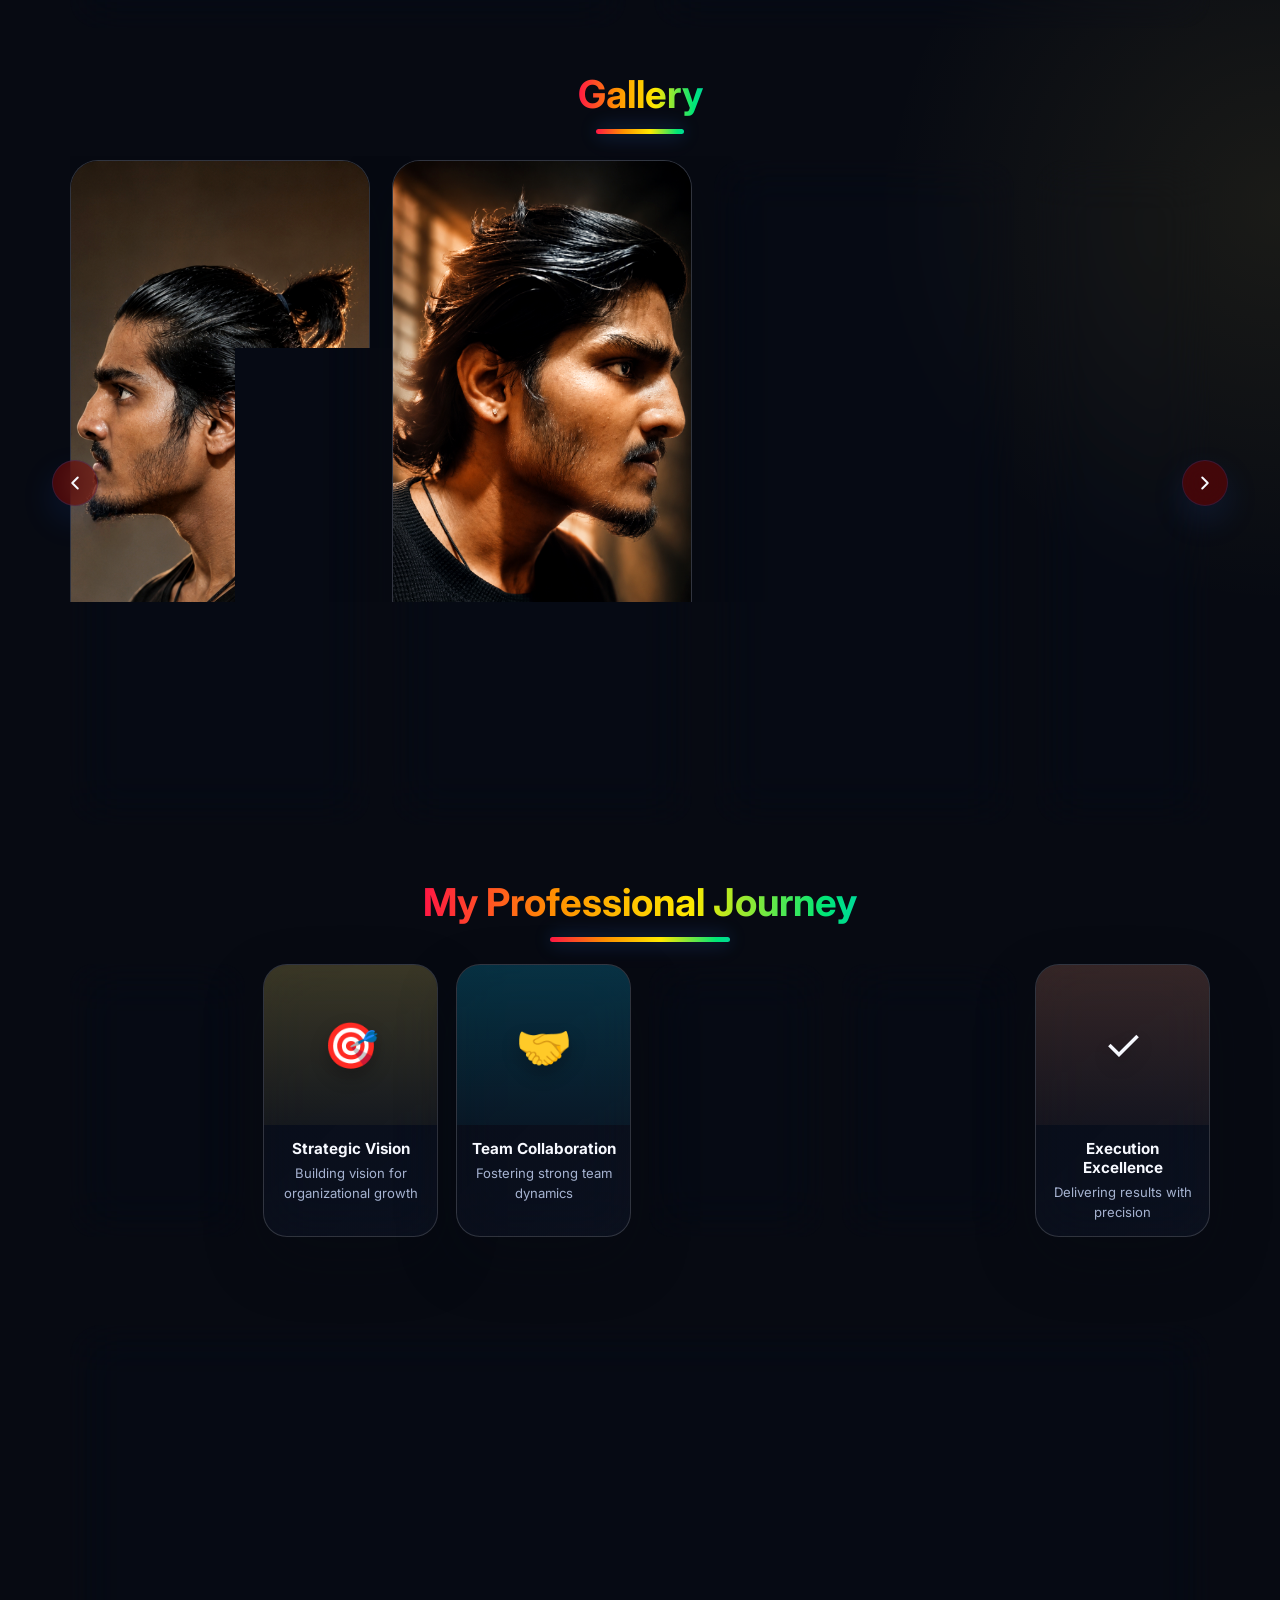
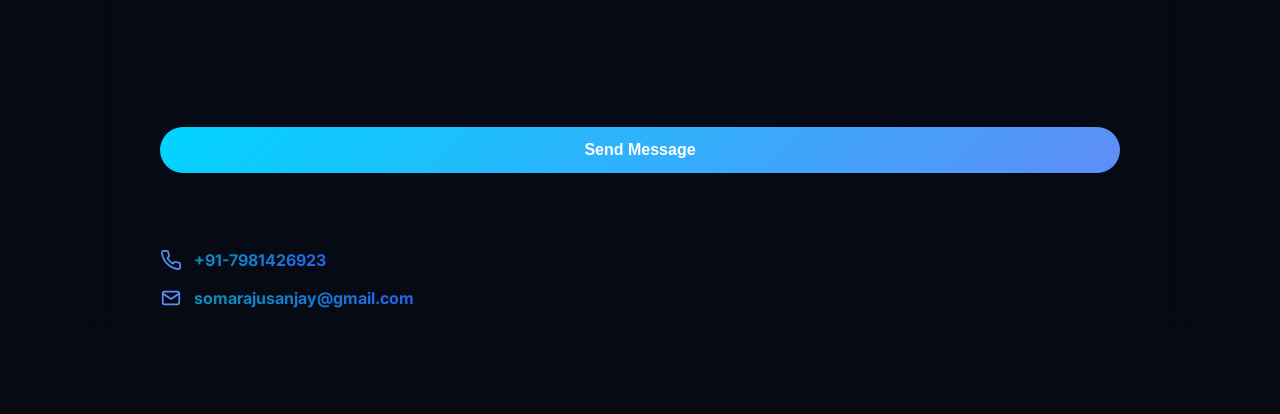
==== commit 41dcc767: "Update the word 'Hello' to 'Goodbye'" ====
--- a/index.html
+++ b/index.html
@@ -249,13 +249,27 @@
     <section class="contact-section" id="contact">
       <p class="section-label">Contact Me</p>
       <div class="contact-container">
-        <form class="contact-form" action="https://formsubmit.co/YOUR_EMAIL@example.com" method="POST">
-<input type="hidden" name="_captcha" value="false">
-<input type="hidden" name="_next" value="thankyou.html">
-          <input type="text" placeholder="Your Name" class="form-input" required />
-          <input type="email" placeholder="Your Email" class="form-input" required />
-          <textarea placeholder="Your Message" class="form-textarea" rows="6" required></textarea>
+        <form id="contact-form" class="contact-form" action="https://formsubmit.co/somarajusanjay@gmail.com" method="POST" encType="multipart/form-data">
+          <input type="text" id="name" name="name" placeholder="Your Name" class="form-input" required />
+          <input type="email" id="email" name="email" placeholder="Your Email" class="form-input" required />
+          <textarea id="message" name="message" placeholder="Your Message" class="form-input" required></textarea>
+          <input
+          type="file"
+          id="attachment"
+          name="attachment"
+          accept=".pdf,.doc,.docx,.jpg,.jpeg,.png,.zip"
+         />
+          <input type="hidden" name="_captcha" value="false">
+          <input type="hidden" name="_template" value="table">
+          <input type="hidden" name="_subject" value="New Portfolio Contact Message" />
+          <input
+          type="hidden"
+          name="_next"
+          value="https://somarajusanjay.github.io/Sanjay-Portfolio/thankyou.html"
+          />         
+
           <button type="submit" class="submit-btn">Send Message</button>
+          <p id="form-status"></p>
         </form>
         <div class="contact-info">
           <p>
@@ -283,6 +297,4 @@
   </button>
 
   <script src="script.js"></script>
-<script src="script.js"></script>
 </body>
-
--- a/styles.css
+++ b/styles.css
@@ -1481,56 +1481,23 @@
   }
 }
 
-}
-
-@media (max-width: 430px) {
-  .brand-bar {
-    flex-direction: column;
-  }
-
-  .header-socials {
-    gap: 10px;
-  }
-
-  .social-link {
-    width: 40px;
-    height: 40px;
-  }
-
-  .profile-photo {
-    width: min(250px, calc(100vw - 52px));
-    height: min(250px, calc(100vw - 52px));
-  }
-
-  .profile-copy h1 {
-    font-size: clamp(2.05rem, 12vw, 2.8rem);
-  }
-
-  .gallery-title,
-  #about > .section-label,
-  #education > .section-label,
-  #projects > .section-label,
-  #contact > .section-label {
-    font-size: clamp(1.55rem, 9vw, 2.1rem);
-  }
-
-  .pill-row {
-    grid-template-columns: 1fr;
-  }
-
-  .gallery-grid {
-    grid-template-columns: 1fr;
-  }
-
-  .feature-images {
-    grid-auto-columns: minmax(220px, 92%);
-  }
-
-  .contact-info p {
-    align-items: flex-start;
-  }
-
-  .contact-link-text {
-    overflow-wrap: anywhere;
-  }
-}
+
+/* Responsive additions */
+header,.navbar{padding:12px 5%!important;}
+@media (min-width:1200px){
+.hero,.home{padding-top:90px}
+h1{font-size:clamp(2.5rem,4vw,4rem)}
+}
+img{max-width:100%;height:auto}
+@media (max-width:992px){
+.container,.hero,.home{padding-left:20px;padding-right:20px}
+}
+@media (max-width:768px){
+.nav-links,.menu{flex-direction:column}
+section{padding:60px 20px}
+h1{font-size:2.2rem}
+}
+@media (max-width:576px){
+h1{font-size:1.8rem}
+button,.btn{width:100%}
+}
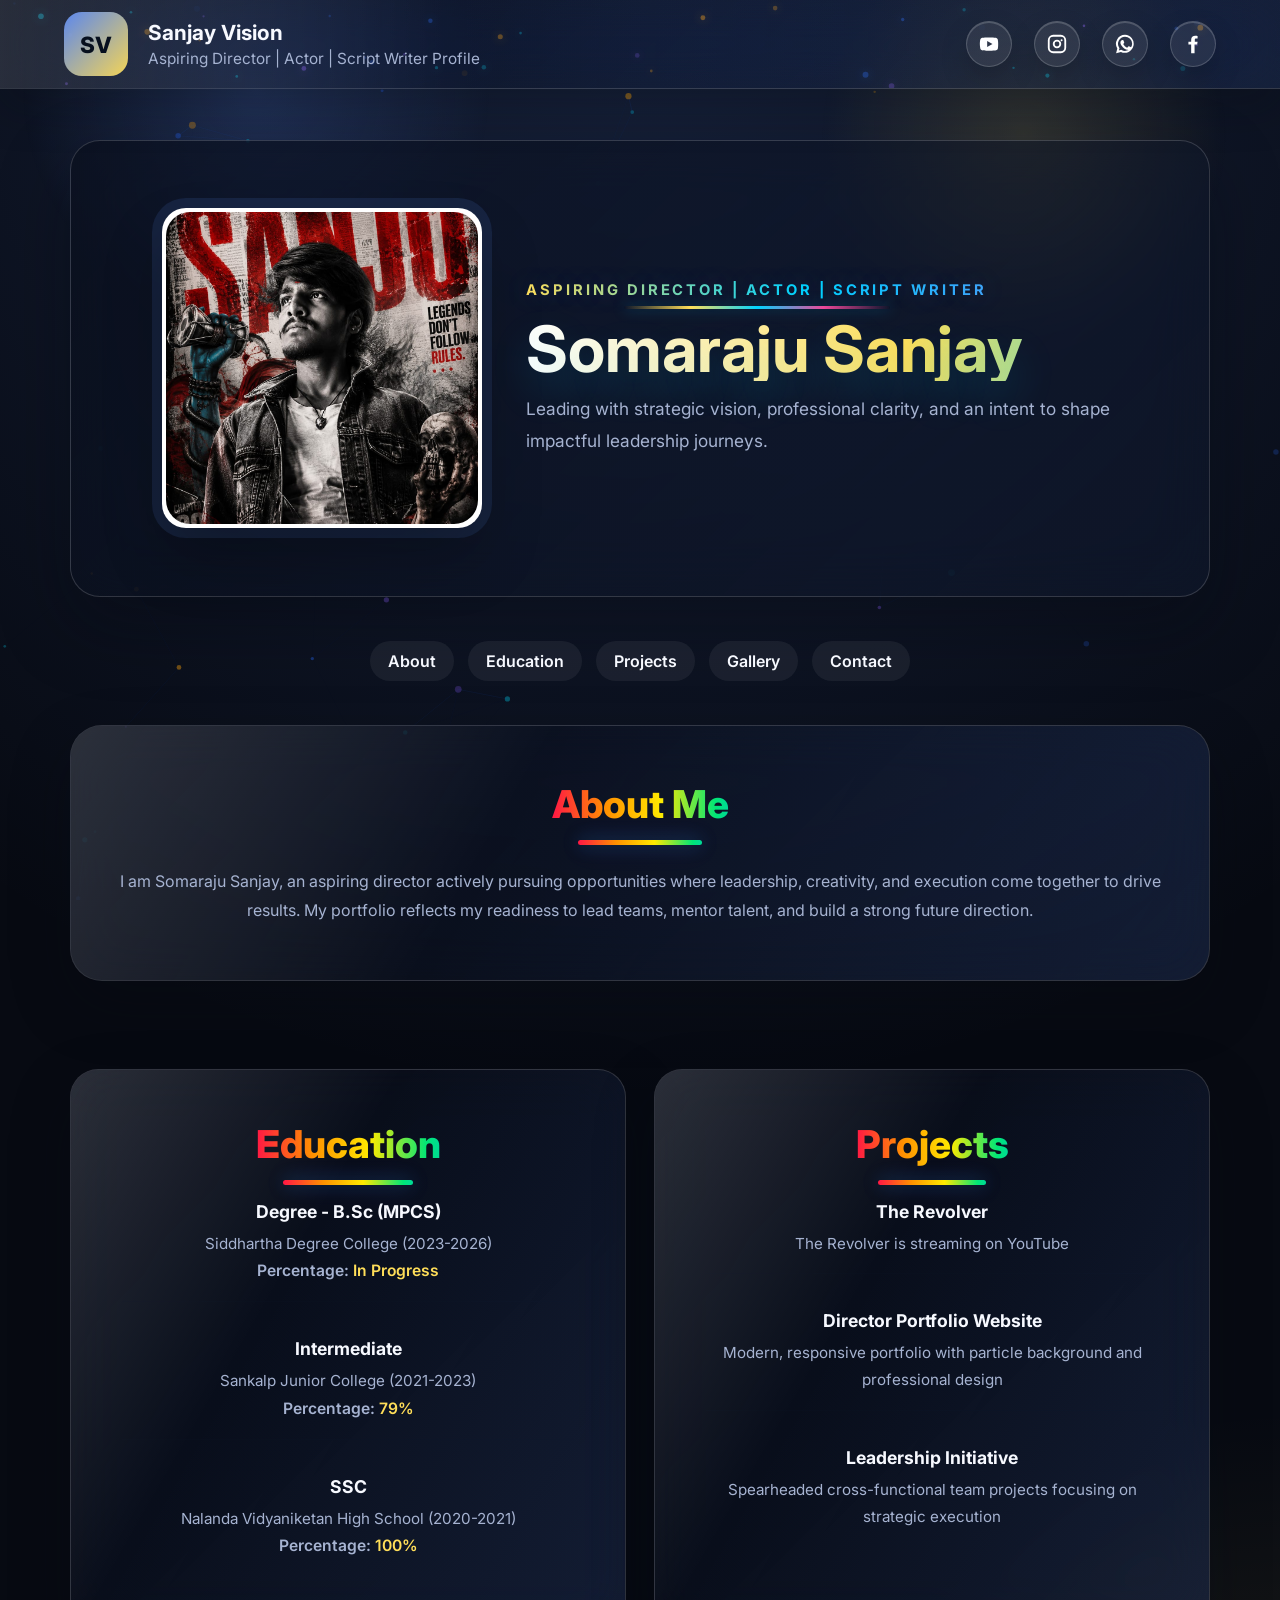
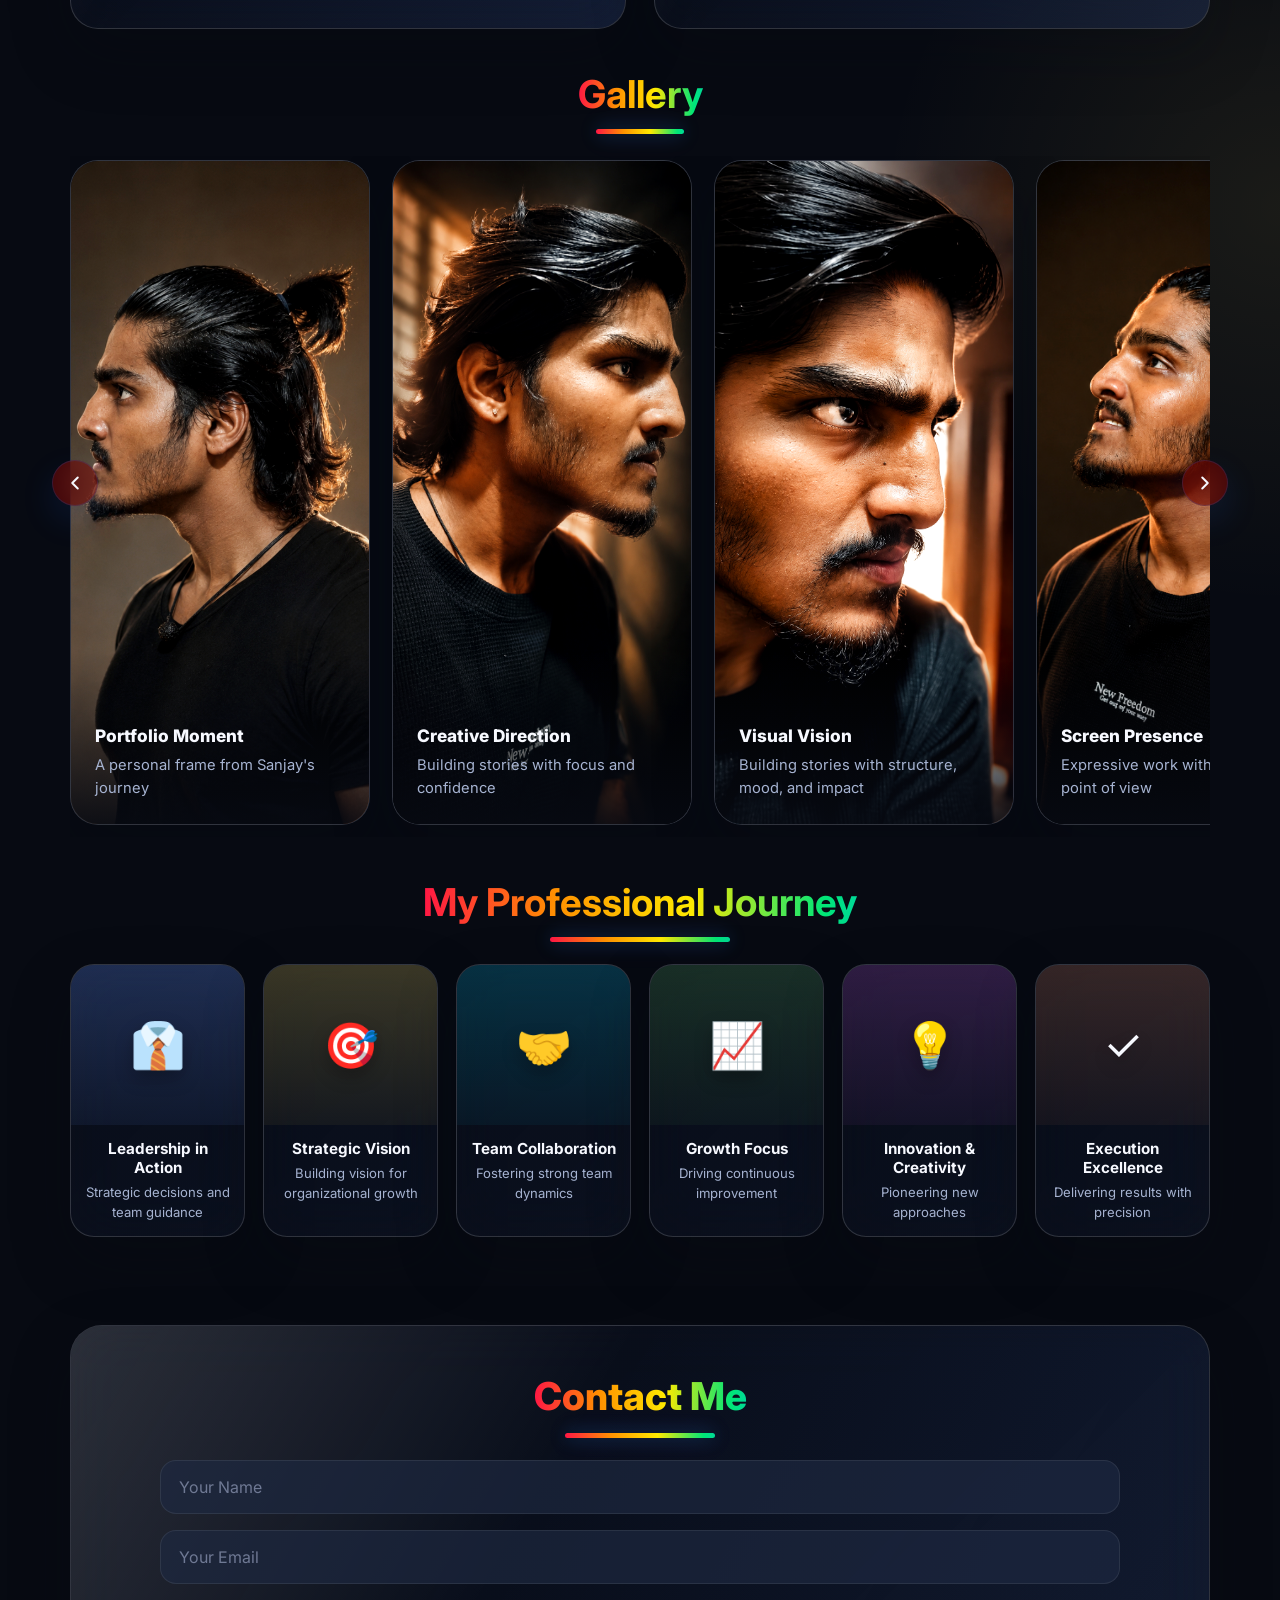
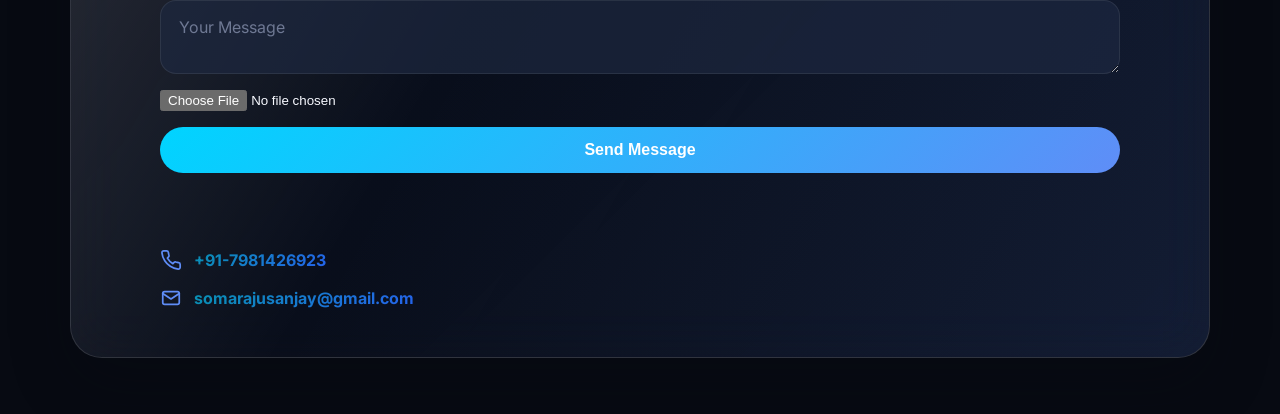
==== commit 595e17e8: "Update print statement from 'Hello' to 'Goodbye'" ====
--- a/index.html
+++ b/index.html
@@ -36,7 +36,7 @@
         </svg>
       </a>
       <a class="social-link facebook" href="https://www.facebook.com/profile.php?id=100095059707646" target="_blank" rel="noopener noreferrer" aria-label="Facebook">
-        <svg viewBox="0 0 24 24" aria-hidden="true">
+        <svg viewBox="0 0 24 24" ar ia-hidden="true">
           <path d="M14 8.5V7.1c0-.7.5-1.1 1.2-1.1H17V3.2c-.3 0-1.4-.2-2.6-.2-2.6 0-4.4 1.6-4.4 4.5v2H7v3.1h3V22h3.7v-9.4h2.8l.5-3.1h-3Z"></path>
         </svg>
       </a>
@@ -249,7 +249,7 @@
     <section class="contact-section" id="contact">
       <p class="section-label">Contact Me</p>
       <div class="contact-container">
-        <form id="contact-form" class="contact-form" action="https://formsubmit.co/somarajusanjay@gmail.com" method="POST" encType="multipart/form-data">
+        <form id="contact-form" class="contact-form" action="https://formsubmit.co/somarajusanjay@gmail.com" method="POST" enctype="multipart/form-data">
           <input type="text" id="name" name="name" placeholder="Your Name" class="form-input" required />
           <input type="email" id="email" name="email" placeholder="Your Email" class="form-input" required />
           <textarea id="message" name="message" placeholder="Your Message" class="form-input" required></textarea>
@@ -263,10 +263,10 @@
           <input type="hidden" name="_template" value="table">
           <input type="hidden" name="_subject" value="New Portfolio Contact Message" />
           <input
-          type="hidden"
-          name="_next"
-          value="https://somarajusanjay.github.io/Sanjay-Portfolio/thankyou.html"
-          />         
+            type="hidden"
+            name="_next"
+            value="https://somarajusanjay.github.io/Sanjay-Portfolio/thankyou.html"
+          />
 
           <button type="submit" class="submit-btn">Send Message</button>
           <p id="form-status"></p>
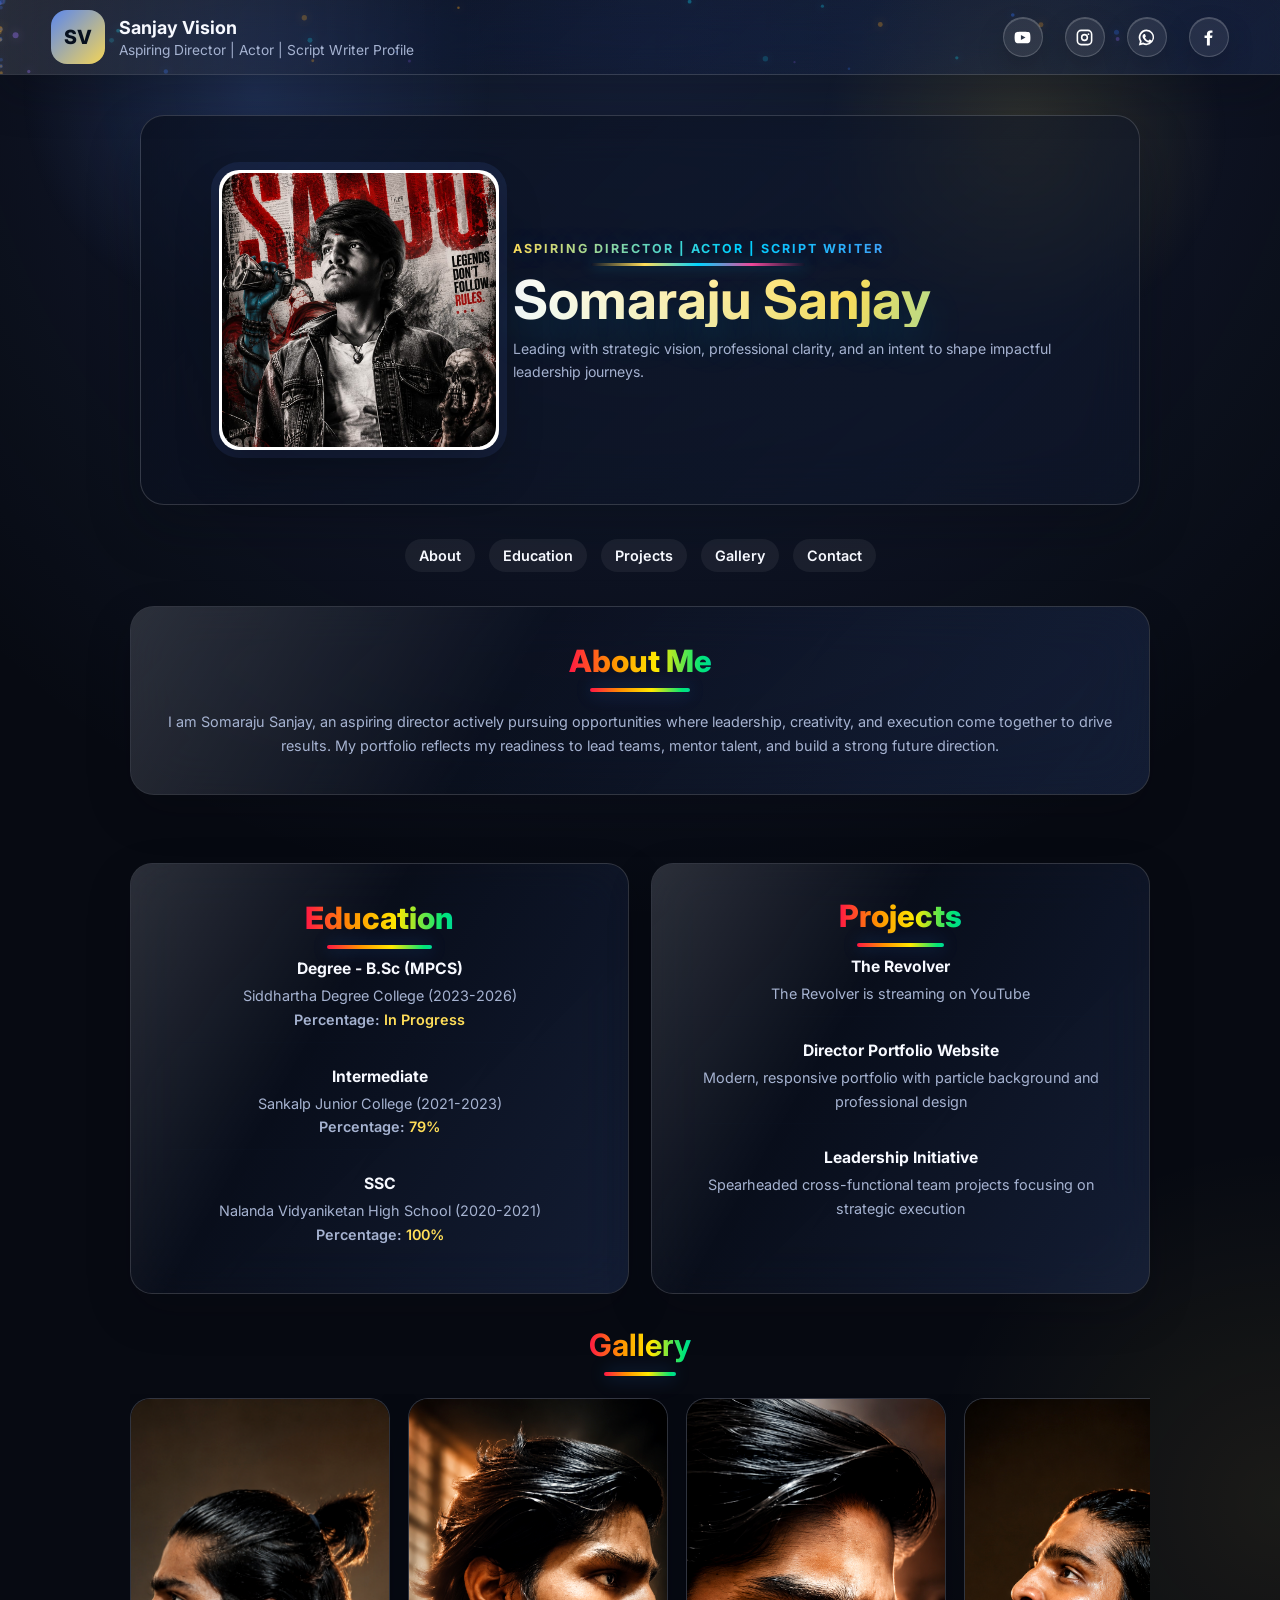
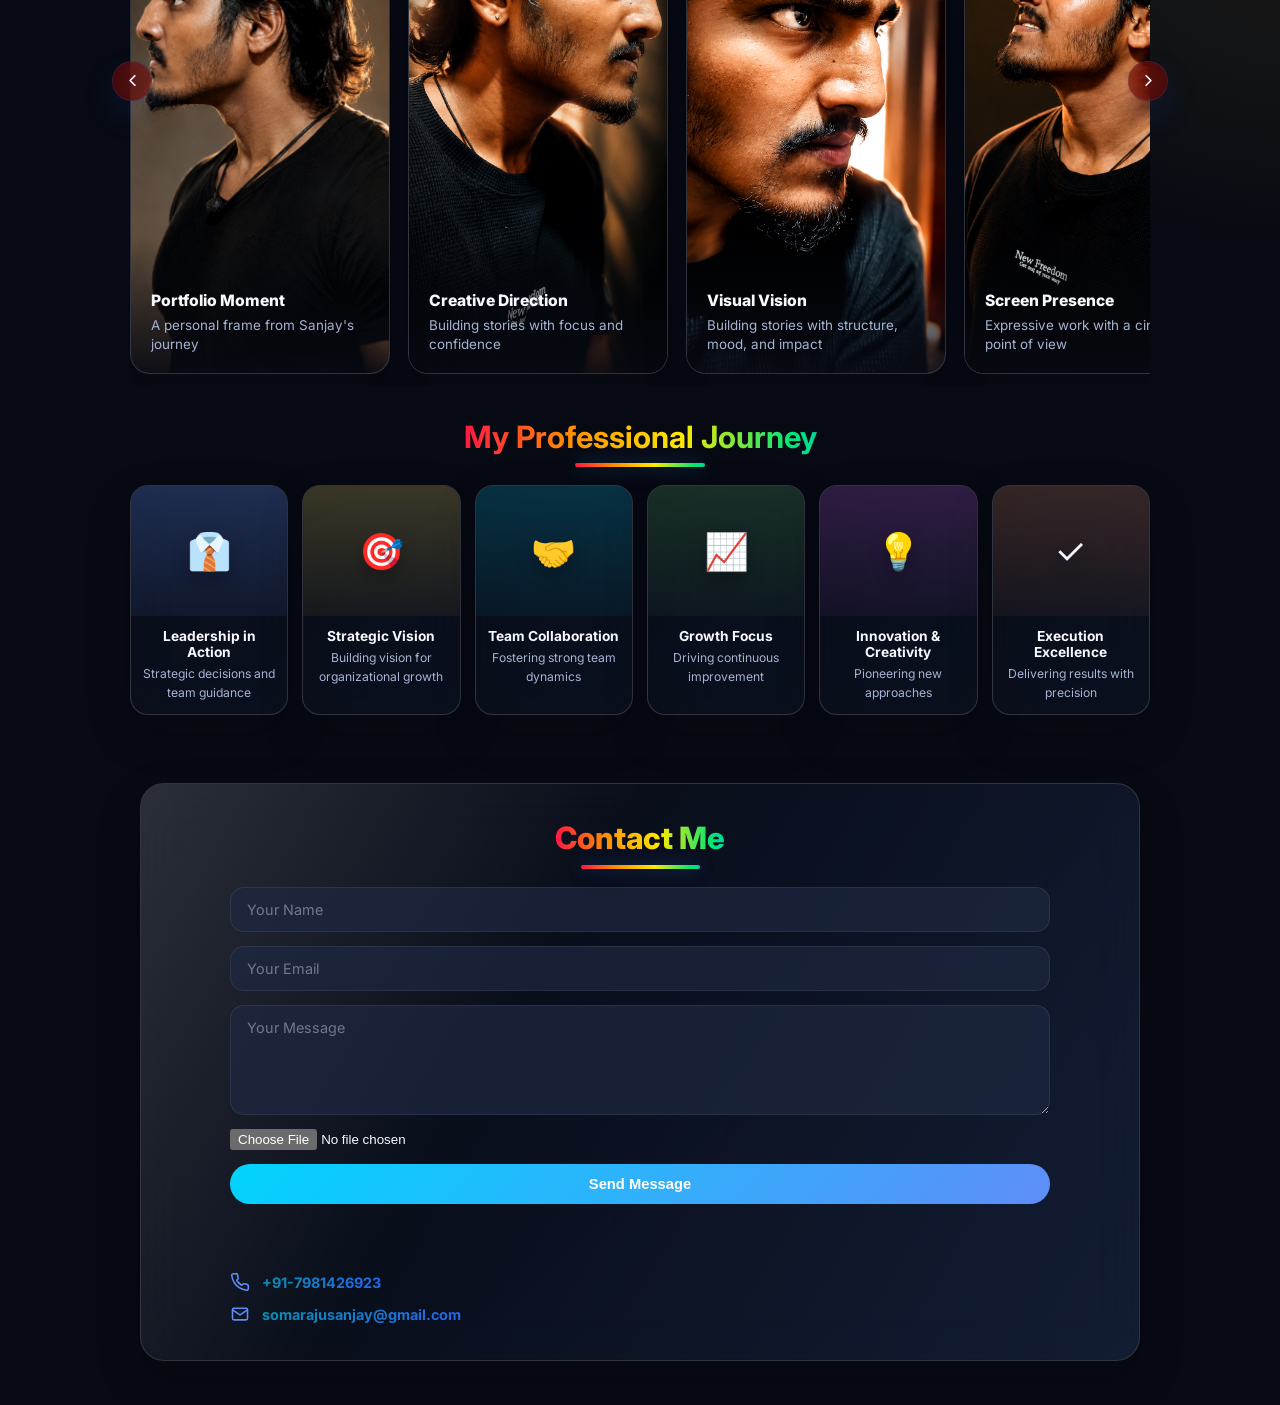
==== commit 350389cc: "Update print statement from 'Hello' to 'Goodbye'" ====
--- a/index.html
+++ b/index.html
@@ -30,7 +30,7 @@
           <path d="M7.8 2h8.4A5.8 5.8 0 0 1 22 7.8v8.4a5.8 5.8 0 0 1-5.8 5.8H7.8A5.8 5.8 0 0 1 2 16.2V7.8A5.8 5.8 0 0 1 7.8 2Zm0 2A3.8 3.8 0 0 0 4 7.8v8.4A3.8 3.8 0 0 0 7.8 20h8.4a3.8 3.8 0 0 0 3.8-3.8V7.8A3.8 3.8 0 0 0 16.2 4H7.8Zm4.2 3.4a4.6 4.6 0 1 1 0 9.2 4.6 4.6 0 0 1 0-9.2Zm0 2a2.6 2.6 0 1 0 0 5.2 2.6 2.6 0 0 0 0-5.2Zm5-2.7a1.1 1.1 0 1 1 0 2.2 1.1 1.1 0 0 1 0-2.2Z"></path>
         </svg>
       </a>
-      <a class="social-link whatsapp" href="https://wa.me/917981426923?text=Hello%20I%20am%20interested%20in%20your%20your profile" target="_blank" rel="noopener noreferrer" aria-label="WhatsApp">
+      <a class="social-link whatsapp" href="https://wa.me/917981426923?text=Hello%20I%20am%20interested%20in%20your profile" target="_blank" rel="noopener noreferrer" aria-label="WhatsApp">
         <svg viewBox="0 0 24 24" aria-hidden="true">
           <path d="M12 2a9.8 9.8 0 0 0-8.4 14.9L2.3 22l5.3-1.3A9.8 9.8 0 1 0 12 2Zm0 2a7.8 7.8 0 0 1 0 15.6c-1.3 0-2.6-.3-3.7-1l-.4-.2-2.6.6.7-2.5-.3-.4A7.8 7.8 0 0 1 12 4Zm-3.2 3.9c-.2 0-.5.1-.8.4-.3.3-1 1-1 2.4s1 2.8 1.2 3c.1.2 2 3.2 4.9 4.3 2.4.9 2.9.7 3.4.6.5-.1 1.7-.7 1.9-1.4.2-.7.2-1.3.2-1.4-.1-.1-.2-.2-.5-.4l-1.8-.9c-.3-.1-.5-.2-.7.2l-.8 1c-.2.2-.4.3-.7.1-.3-.1-1.2-.4-2.3-1.4-.8-.8-1.4-1.7-1.6-2-.2-.3 0-.5.1-.6l.5-.6c.1-.2.2-.3.3-.5.1-.2.1-.4 0-.6l-.8-1.9c-.2-.5-.4-.5-.6-.5h-.6Z"></path>
         </svg>
--- a/styles.css
+++ b/styles.css
@@ -57,8 +57,8 @@
   flex-wrap: wrap;
   justify-content: space-between;
   align-items: center;
-  gap: 24px;
-  padding: clamp(18px, 2.4vw, 28px) clamp(20px, 4vw, 40px);
+  gap: 18px;
+  padding: clamp(12px, 1.8vw, 20px) clamp(18px, 3.2vw, 34px);
   overflow: hidden;
   backdrop-filter: blur(26px) saturate(1.35);
   -webkit-backdrop-filter: blur(26px) saturate(1.35);
@@ -90,32 +90,32 @@
   display: flex;
   align-items: center;
   justify-content: flex-start;
-  gap: 20px;
+  gap: 14px;
   text-align: left;
 }
 
 .brand-mark {
-  width: 64px;
-  height: 64px;
-  border-radius: 18px;
+  width: 54px;
+  height: 54px;
+  border-radius: 16px;
   display: grid;
   place-items: center;
   background: linear-gradient(135deg, rgba(95, 141, 247, 0.95), rgba(255, 222, 89, 0.95));
   color: #07101e;
   font-weight: 800;
-  font-size: 1.4rem;
+  font-size: 1.22rem;
 }
 
 .brand-name {
   margin: 0;
-  font-size: 1.3rem;
+  font-size: 1.12rem;
   font-weight: 700;
 }
 
 .brand-tag {
   margin: 4px 0 0;
   color: var(--muted);
-  font-size: 0.96rem;
+  font-size: 0.86rem;
 }
 
 .header-socials {
@@ -127,8 +127,8 @@
 }
 
 .social-link {
-  width: 46px;
-  height: 46px;
+  width: 40px;
+  height: 40px;
   display: grid;
   place-items: center;
   border-radius: 50%;
@@ -141,8 +141,8 @@
 }
 
 .social-link svg {
-  width: 22px;
-  height: 22px;
+  width: 19px;
+  height: 19px;
   fill: currentColor;
 }
 
@@ -182,7 +182,8 @@
   color: var(--text);
   text-decoration: none;
   font-weight: 600;
-  padding: 10px 18px;
+  padding: 8px 14px;
+  font-size: 0.9rem;
   border-radius: 999px;
   background: rgba(255, 255, 255, 0.06);
   background-size: 220% 100%;
@@ -252,39 +253,39 @@
   display: grid;
   justify-items: center;
   align-items: start;
-  padding: clamp(28px, 4vw, 52px) clamp(18px, 4vw, 40px) 56px;
-  gap: clamp(28px, 4vw, 44px);
+  padding: clamp(22px, 3.2vw, 40px) clamp(16px, 3.2vw, 34px) 44px;
+  gap: clamp(22px, 3vw, 34px);
   text-align: center;
 }
 
 .hero-panel {
-  width: min(100%, 1140px);
-  display: grid;
-  grid-template-columns: minmax(280px, 340px) minmax(0, 1fr);
+  width: min(100%, 1000px);
+  display: grid;
+  grid-template-columns: minmax(230px, 290px) minmax(0, 1fr);
   align-items: center;
   justify-items: start;
-  gap: clamp(30px, 5vw, 64px);
-  padding: clamp(28px, 4vw, 52px);
+  gap: clamp(24px, 4vw, 44px);
+  padding: clamp(22px, 3.2vw, 38px);
   text-align: left;
-  border-radius: 30px;
+  border-radius: 24px;
   background: linear-gradient(135deg, rgba(10, 15, 28, 0.72), rgba(18, 27, 48, 0.46));
   border: 1px solid rgba(255, 255, 255, 0.16);
-  box-shadow: 0 28px 70px rgba(7, 10, 18, 0.34);
+  box-shadow: 0 22px 52px rgba(7, 10, 18, 0.3);
   backdrop-filter: blur(26px) saturate(1.18);
   -webkit-backdrop-filter: blur(26px) saturate(1.18);
 }
 
 .profile-photo {
-  width: clamp(260px, 28vw, 320px);
-  height: clamp(260px, 28vw, 320px);
-  border-radius: 24px;
+  width: clamp(220px, 24vw, 280px);
+  height: clamp(220px, 24vw, 280px);
+  border-radius: 20px;
   background: #ffffff;
-  border: 4px solid rgba(255, 255, 255, 0.86);
+  border: 3px solid rgba(255, 255, 255, 0.86);
   display: grid;
   place-items: center;
   position: relative;
   overflow: hidden;
-  box-shadow: 0 32px 60px rgba(0, 0, 0, 0.24), 0 0 0 10px rgba(95, 141, 247, 0.12);
+  box-shadow: 0 24px 44px rgba(0, 0, 0, 0.22), 0 0 0 8px rgba(95, 141, 247, 0.1);
 }
 
 .profile-photo::before {
@@ -356,8 +357,8 @@
   -webkit-text-fill-color: transparent;
   text-fill-color: transparent;
   text-transform: uppercase;
-  letter-spacing: 0.2em;
-  font-size: 0.92rem;
+  letter-spacing: 0.16em;
+  font-size: 0.78rem;
   font-weight: 700;
   text-shadow: 0 0 24px rgba(95, 141, 247, 0.28);
   animation: role-gradient 4s linear infinite, role-float 3.2s ease-in-out infinite;
@@ -413,8 +414,8 @@
 }
 
 .profile-copy h1 {
-  margin: 18px 0 12px;
-  font-size: clamp(2.4rem, 5vw, 4.4rem);
+  margin: 16px 0 10px;
+  font-size: clamp(2rem, 4.2vw, 3.5rem);
   line-height: 1;
   overflow-wrap: anywhere;
   color: transparent;
@@ -452,13 +453,13 @@
 .profile-tagline {
   margin: 0;
   color: var(--muted);
-  line-height: 1.9;
-  max-width: 680px;
-  font-size: clamp(0.98rem, 1.4vw, 1.08rem);
+  line-height: 1.65;
+  max-width: 560px;
+  font-size: clamp(0.88rem, 1.1vw, 0.98rem);
 }
 
 .quick-links {
-  width: min(100%, 960px);
+  width: min(100%, 820px);
   display: grid;
   gap: 12px;
 }
@@ -491,16 +492,16 @@
 .info-section,
 .info-grid,
 .contact-section {
-  width: min(100%, 1140px);
+  width: min(100%, 1020px);
   margin-inline: auto;
   display: grid;
-  gap: 22px;
+  gap: 18px;
   justify-items: center;
 }
 
 .gallery-title {
   margin: 0;
-  font-size: clamp(1.8rem, 3vw, 2.4rem);
+  font-size: clamp(1.45rem, 2.4vw, 1.95rem);
   line-height: 1.1;
   display: inline-block;
   position: relative;
@@ -527,9 +528,9 @@
 .gallery-title::after {
   content: "";
   display: block;
-  width: min(180px, 70%);
-  height: 5px;
-  margin: 14px auto 0;
+  width: min(130px, 70%);
+  height: 4px;
+  margin: 10px auto 0;
   border-radius: 999px;
   background: linear-gradient(
     90deg,
@@ -549,10 +550,10 @@
 
 .feature-carousel {
   position: relative;
-  width: min(100%, 1140px);
+  width: min(100%, 1020px);
   margin-inline: auto;
   display: grid;
-  gap: 22px;
+  gap: 18px;
   justify-items: center;
 }
 
@@ -581,9 +582,9 @@
   width: 100%;
   display: grid;
   grid-auto-flow: column;
-  grid-auto-columns: minmax(300px, calc((100% - 44px) / 3));
+  grid-auto-columns: minmax(260px, calc((100% - 36px) / 3));
   grid-template-columns: none;
-  gap: 22px;
+  gap: 18px;
   overflow-x: auto;
   scroll-behavior: smooth;
   scroll-snap-type: x mandatory;
@@ -597,25 +598,25 @@
 
 .feature-image-card {
   position: relative;
-  min-height: 280px;
+  min-height: 230px;
   height: 100%;
-  border-radius: 28px;
+  border-radius: 20px;
   overflow: hidden;
   background: linear-gradient(135deg, rgba(10, 15, 28, 0.64), rgba(18, 27, 48, 0.38));
   border: 1px solid rgba(255, 255, 255, 0.16);
   backdrop-filter: blur(26px) saturate(1.25);
   -webkit-backdrop-filter: blur(26px) saturate(1.25);
-  box-shadow: 0 24px 60px rgba(7, 10, 18, 0.28);
+  box-shadow: 0 18px 44px rgba(7, 10, 18, 0.24);
   scroll-snap-align: start;
   transition: transform 0.3s ease, border-color 0.3s ease, box-shadow 0.3s ease;
 }
 
 .carousel-btn {
   position: absolute;
-  top: calc(50% + 28px);
+  top: calc(50% + 24px);
   z-index: 3;
-  width: 46px;
-  height: 46px;
+  width: 40px;
+  height: 40px;
   display: grid;
   place-items: center;
   border-radius: 50%;
@@ -636,8 +637,8 @@
 }
 
 .carousel-btn svg {
-  width: 22px;
-  height: 22px;
+  width: 19px;
+  height: 19px;
 }
 
 .carousel-btn-prev {
@@ -657,7 +658,7 @@
 .feature-image-card img {
   width: 100%;
   height: 100%;
-  min-height: 280px;
+  min-height: 230px;
   display: block;
   object-fit: cover;
   filter: saturate(1.08) contrast(1.04);
@@ -672,8 +673,8 @@
   position: absolute;
   inset: auto 0 0;
   display: grid;
-  gap: 8px;
-  padding: 72px 24px 24px;
+  gap: 6px;
+  padding: 56px 20px 18px;
   text-align: left;
   background: linear-gradient(180deg, transparent, rgba(7, 10, 18, 0.9));
 }
@@ -681,31 +682,31 @@
 .feature-image-overlay p {
   margin: 0;
   color: var(--text);
-  font-size: 1.08rem;
+  font-size: 0.98rem;
   font-weight: 800;
 }
 
 .feature-image-overlay span {
   color: var(--muted);
-  font-size: 0.92rem;
-  line-height: 1.55;
+  font-size: 0.84rem;
+  line-height: 1.45;
 }
 
 .gallery-grid {
   width: 100%;
   display: grid;
-  grid-template-columns: repeat(auto-fit, minmax(150px, 1fr));
-  gap: 18px;
+  grid-template-columns: repeat(auto-fit, minmax(140px, 1fr));
+  gap: 14px;
 }
 
 .gallery-card {
-  border-radius: 24px;
+  border-radius: 18px;
   overflow: hidden;
   background: linear-gradient(135deg, rgba(10, 15, 28, 0.64), rgba(18, 27, 48, 0.38));
   border: 1px solid rgba(255, 255, 255, 0.16);
   backdrop-filter: blur(26px) saturate(1.25);
   -webkit-backdrop-filter: blur(26px) saturate(1.25);
-  box-shadow: 0 24px 60px rgba(7, 10, 18, 0.28);
+  box-shadow: 0 18px 44px rgba(7, 10, 18, 0.24);
   padding: 0;
   transition: transform 0.3s ease, border-color 0.3s ease;
 }
@@ -716,7 +717,7 @@
 }
 
 .photo-box {
-  min-height: 160px;
+  min-height: 130px;
   background: linear-gradient(180deg, rgba(95, 141, 247, 0.18), rgba(255, 222, 89, 0.12));
   display: grid;
   place-items: center;
@@ -763,7 +764,7 @@
 }
 
 .photo-icon {
-  font-size: 2.8rem;
+  font-size: 2.25rem;
   display: block;
   text-shadow: 0 8px 18px rgba(0, 0, 0, 0.28);
   transition: transform 0.35s ease-in-out, text-shadow 0.35s ease-in-out, filter 0.35s ease-in-out;
@@ -776,15 +777,15 @@
 }
 
 .gallery-card h3 {
-  margin: 14px 12px 6px;
-  font-size: 0.95rem;
+  margin: 12px 11px 5px;
+  font-size: 0.86rem;
   color: var(--text);
   font-weight: 700;
 }
 
 .gallery-card p {
-  margin: 0 12px 14px;
-  font-size: 0.82rem;
+  margin: 0 11px 12px;
+  font-size: 0.76rem;
   color: var(--muted);
   line-height: 1.5;
 }
@@ -794,30 +795,31 @@
 .contact-box p {
   margin: 0;
   color: var(--muted);
-  line-height: 1.8;
+  font-size: 0.9rem;
+  line-height: 1.65;
 }
 
 .info-section {
-  max-width: 1140px;
+  max-width: 1020px;
 }
 
 .info-grid {
   grid-template-columns: repeat(2, minmax(0, 1fr));
-  width: min(100%, 1140px);
+  width: min(100%, 1020px);
   margin-inline: auto;
-  gap: 28px;
+  gap: 22px;
 }
 
 .info-card {
-  padding: clamp(28px, 4vw, 52px);
-  border-radius: 28px;
+  padding: clamp(22px, 3vw, 34px);
+  border-radius: 22px;
   position: relative;
   overflow: hidden;
   background: linear-gradient(135deg, rgba(10, 15, 28, 0.64), rgba(18, 27, 48, 0.38));
   border: 1px solid rgba(255, 255, 255, 0.16);
   backdrop-filter: blur(26px) saturate(1.25);
   -webkit-backdrop-filter: blur(26px) saturate(1.25);
-  box-shadow: 0 24px 60px rgba(7, 10, 18, 0.28);
+  box-shadow: 0 18px 44px rgba(7, 10, 18, 0.24);
 }
 
 .info-card::before {
@@ -835,22 +837,22 @@
 
 #education.info-card {
   width: 100%;
-  padding: clamp(32px, 4vw, 60px);
+  padding: clamp(24px, 3vw, 36px);
 }
 
 .info-card .section-label {
-  font-size: 1.3rem;
+  font-size: 1.05rem;
   font-weight: 800;
   letter-spacing: 0.15em;
 }
 
 .education-list {
   display: grid;
-  gap: 20px;
+  gap: 14px;
 }
 
 .education-item {
-  padding: 16px 0;
+  padding: 10px 0;
   border-bottom: 1px solid rgba(23, 32, 51, 0.08);
 }
 
@@ -859,21 +861,21 @@
 }
 
 .education-item h4 {
-  margin: 0 0 8px;
-  font-size: 1.1rem;
+  margin: 0 0 6px;
+  font-size: 0.98rem;
   font-weight: 700;
   color: var(--text);
 }
 
 .education-detail {
   margin: 4px 0;
-  font-size: 0.95rem;
+  font-size: 0.86rem;
   color: var(--muted);
 }
 
 .education-percentage {
-  margin: 8px 0 0;
-  font-size: 0.98rem;
+  margin: 6px 0 0;
+  font-size: 0.88rem;
   font-weight: 600;
   color: var(--primary);
 }
@@ -884,11 +886,11 @@
 
 .projects-list {
   display: grid;
-  gap: 20px;
+  gap: 14px;
 }
 
 .project-item {
-  padding: 16px 0;
+  padding: 10px 0;
   border-bottom: 1px solid rgba(23, 32, 51, 0.08);
 }
 
@@ -897,33 +899,33 @@
 }
 
 .project-item h4 {
-  margin: 0 0 8px;
-  font-size: 1.1rem;
+  margin: 0 0 6px;
+  font-size: 0.98rem;
   font-weight: 700;
   color: var(--text);
 }
 
 .project-detail {
   margin: 4px 0 0;
-  font-size: 0.95rem;
+  font-size: 0.86rem;
   color: var(--muted);
-  line-height: 1.6;
+  line-height: 1.5;
 }
 
 .contact-section {
-  width: min(100%, 1140px);
-  display: grid;
-  gap: 22px;
+  width: min(100%, 1000px);
+  display: grid;
+  gap: 18px;
   justify-items: center;
-  padding: clamp(30px, 4vw, 48px) clamp(22px, 4vw, 40px);
-  border-radius: 32px;
+  padding: clamp(24px, 3vw, 36px) clamp(18px, 3vw, 30px);
+  border-radius: 24px;
   position: relative;
   overflow: hidden;
   background: linear-gradient(135deg, rgba(10, 15, 28, 0.64), rgba(18, 27, 48, 0.38));
   border: 1px solid rgba(255, 255, 255, 0.16);
   backdrop-filter: blur(26px) saturate(1.25);
   -webkit-backdrop-filter: blur(26px) saturate(1.25);
-  box-shadow: 0 24px 60px rgba(7, 10, 18, 0.28);
+  box-shadow: 0 18px 44px rgba(7, 10, 18, 0.24);
 }
 
 .contact-section::before {
@@ -941,26 +943,26 @@
 
 .contact-container {
   width: 100%;
-  max-width: 960px;
-  display: grid;
-  gap: 28px;
+  max-width: 820px;
+  display: grid;
+  gap: 22px;
 }
 
 .contact-form {
   display: grid;
-  gap: 16px;
+  gap: 14px;
 }
 
 .form-input,
 .form-textarea {
   width: 100%;
-  padding: 16px 18px;
-  border-radius: 16px;
+  padding: 13px 16px;
+  border-radius: 14px;
   background: rgba(30, 40, 65, 0.7);
   border: 1px solid rgba(255, 255, 255, 0.08);
   color: var(--text);
   font-family: 'Inter', sans-serif;
-  font-size: 1rem;
+  font-size: 0.9rem;
   transition: background 0.2s ease;
 }
 
@@ -978,17 +980,22 @@
 
 .form-textarea {
   resize: vertical;
-  min-height: 140px;
+  min-height: 110px;
+}
+
+textarea.form-input {
+  min-height: 110px;
+  resize: vertical;
 }
 
 .submit-btn {
-  padding: 14px 28px;
+  padding: 12px 24px;
   border-radius: 999px;
   border: none;
   background: linear-gradient(135deg, #00d4ff, #5f8df7);
   color: #ffffff;
   font-weight: 700;
-  font-size: 1rem;
+  font-size: 0.92rem;
   cursor: pointer;
   transition: transform 0.2s ease, box-shadow 0.2s ease;
 }
@@ -1000,13 +1007,14 @@
 
 .contact-info {
   display: grid;
-  gap: 16px;
+  gap: 12px;
 }
 
 .contact-info p {
   margin: 0;
   color: var(--muted);
   font-weight: 600;
+  font-size: 0.9rem;
   display: flex;
   align-items: center;
   gap: 12px;
@@ -1130,7 +1138,7 @@
   border: 0;
   border-radius: 0;
   box-shadow: none;
-  font-size: clamp(1.8rem, 3vw, 2.4rem);
+  font-size: clamp(1.45rem, 2.4vw, 1.95rem);
   font-weight: 800;
   line-height: 1.15;
   letter-spacing: 0;
@@ -1144,9 +1152,9 @@
 #contact > .section-label::after {
   content: "";
   display: block;
-  width: min(180px, 70%);
-  height: 5px;
-  margin: 14px auto 0;
+  width: min(130px, 70%);
+  height: 4px;
+  margin: 10px auto 0;
   border-radius: 999px;
   background: linear-gradient(
     90deg,
@@ -1170,17 +1178,17 @@
 }
 
 #about {
-  width: min(100%, 1220px);
+  width: min(100%, 1020px);
   margin-inline: auto;
-  padding: 56px 48px;
-  border-radius: 32px;
+  padding: clamp(24px, 3vw, 36px) clamp(18px, 3vw, 30px);
+  border-radius: 24px;
   position: relative;
   overflow: hidden;
   background: linear-gradient(135deg, rgba(10, 15, 28, 0.64), rgba(18, 27, 48, 0.38));
   border: 1px solid rgba(255, 255, 255, 0.16);
   backdrop-filter: blur(26px) saturate(1.25);
   -webkit-backdrop-filter: blur(26px) saturate(1.25);
-  box-shadow: 0 24px 60px rgba(7, 10, 18, 0.28);
+  box-shadow: 0 18px 44px rgba(7, 10, 18, 0.24);
 }
 
 #about::before {
@@ -1201,9 +1209,9 @@
 }
 
 .contact-icon {
-  width: 22px;
-  height: 22px;
-  flex: 0 0 22px;
+  width: 20px;
+  height: 20px;
+  flex: 0 0 20px;
   color: #5f8df7;
 }
 
@@ -1229,7 +1237,7 @@
   .topbar {
     flex-direction: column;
     align-items: center;
-    gap: 18px;
+    gap: 14px;
   }
 
   #about,
@@ -1254,13 +1262,13 @@
     grid-template-columns: 1fr;
     justify-items: center;
     text-align: center;
-    padding: clamp(28px, 5vw, 40px) clamp(20px, 5vw, 32px);
-    gap: 28px;
+    padding: clamp(20px, 4vw, 32px) clamp(18px, 4vw, 28px);
+    gap: 22px;
   }
 
   .profile-photo {
-    width: clamp(240px, 42vw, 300px);
-    height: clamp(240px, 42vw, 300px);
+    width: clamp(210px, 38vw, 260px);
+    height: clamp(210px, 38vw, 260px);
   }
 
   .profile-tagline {
@@ -1268,11 +1276,11 @@
   }
 
   .gallery-grid {
-    grid-template-columns: repeat(auto-fit, minmax(170px, 1fr));
+    grid-template-columns: repeat(auto-fit, minmax(150px, 1fr));
   }
 
   .feature-images {
-    grid-auto-columns: minmax(280px, 78%);
+    grid-auto-columns: minmax(240px, 78%);
   }
 
   .info-grid {
@@ -1282,8 +1290,8 @@
 
 @media (max-width: 768px) {
   .topbar {
-    padding: 16px;
-    gap: 16px;
+    padding: 12px;
+    gap: 12px;
   }
 
   .brand-bar {
@@ -1292,27 +1300,27 @@
   }
 
   .brand-mark {
-    width: 56px;
-    height: 56px;
-    border-radius: 16px;
+    width: 48px;
+    height: 48px;
+    border-radius: 14px;
   }
 
   .brand-name {
-    font-size: 1.12rem;
+    font-size: 1rem;
   }
 
   .brand-tag {
-    font-size: 0.88rem;
+    font-size: 0.78rem;
   }
 
   .social-link {
-    width: 42px;
-    height: 42px;
+    width: 38px;
+    height: 38px;
   }
 
   .profile-shell {
-    padding: 22px 16px 42px;
-    gap: 30px;
+    padding: 18px 14px 34px;
+    gap: 24px;
   }
 
   .hero-panel {
@@ -1321,29 +1329,29 @@
   }
 
   .profile-copy h1 {
-    font-size: clamp(2.35rem, 10vw, 3.6rem);
+    font-size: clamp(1.9rem, 9vw, 2.8rem);
   }
 
   .profile-role {
-    letter-spacing: 0.14em;
-    font-size: 0.82rem;
+    letter-spacing: 0.12em;
+    font-size: 0.74rem;
   }
 
   .pill-row a {
-    padding: 10px 15px;
-    font-size: 0.94rem;
+    padding: 8px 12px;
+    font-size: 0.85rem;
   }
 
   .gallery-grid {
-    grid-template-columns: repeat(auto-fit, minmax(180px, 1fr));
+    grid-template-columns: repeat(auto-fit, minmax(150px, 1fr));
   }
 }
 
 @media (max-width: 680px) {
   .profile-shell {
     min-height: auto;
-    padding: 20px 12px 36px;
-    gap: 28px;
+    padding: 18px 10px 30px;
+    gap: 22px;
   }
 
   .topnav,
@@ -1352,14 +1360,14 @@
   }
 
   .profile-photo {
-    width: clamp(210px, 72vw, 250px);
-    height: clamp(210px, 72vw, 250px);
+    width: clamp(190px, 68vw, 230px);
+    height: clamp(190px, 68vw, 230px);
     border-radius: 18px;
   }
 
   .hero-panel {
-    padding: 24px 16px;
-    gap: 24px;
+    padding: 20px 14px;
+    gap: 20px;
   }
 
   .header-socials {
@@ -1391,7 +1399,7 @@
   }
 
   .photo-box {
-    min-height: 140px;
+    min-height: 120px;
   }
 
   .feature-images {
@@ -1415,13 +1423,13 @@
   #education.info-card,
   #about,
   .contact-section {
-    padding: 24px 16px;
-    border-radius: 22px;
+    padding: 20px 14px;
+    border-radius: 18px;
   }
 
   .form-input,
   .form-textarea {
-    padding: 14px 15px;
+    padding: 12px 14px;
   }
 }
 
@@ -1435,17 +1443,17 @@
   }
 
   .social-link {
-    width: 40px;
-    height: 40px;
+    width: 36px;
+    height: 36px;
   }
 
   .profile-photo {
-    width: min(250px, calc(100vw - 52px));
-    height: min(250px, calc(100vw - 52px));
+    width: min(220px, calc(100vw - 52px));
+    height: min(220px, calc(100vw - 52px));
   }
 
   .profile-copy h1 {
-    font-size: clamp(2.05rem, 12vw, 2.8rem);
+    font-size: clamp(1.7rem, 11vw, 2.35rem);
   }
 
   .gallery-title,
@@ -1453,7 +1461,7 @@
   #education > .section-label,
   #projects > .section-label,
   #contact > .section-label {
-    font-size: clamp(1.55rem, 9vw, 2.1rem);
+    font-size: clamp(1.3rem, 8vw, 1.75rem);
   }
 
   .pill-row {
@@ -1469,7 +1477,7 @@
   }
 
   .feature-images {
-    grid-auto-columns: minmax(220px, 92%);
+    grid-auto-columns: minmax(210px, 92%);
   }
 
   .contact-info p {
@@ -1483,7 +1491,7 @@
 
 
 /* Responsive additions */
-header,.navbar{padding:12px 5%!important;}
+header.topbar,.navbar{padding:10px 4%!important;}
 @media (min-width:1200px){
 .hero,.home{padding-top:90px}
 h1{font-size:clamp(2.5rem,4vw,4rem)}
@@ -1494,10 +1502,10 @@
 }
 @media (max-width:768px){
 .nav-links,.menu{flex-direction:column}
-section{padding:60px 20px}
+section{padding:32px 14px}
 h1{font-size:2.2rem}
 }
 @media (max-width:576px){
 h1{font-size:1.8rem}
-button,.btn{width:100%}
-}
+.contact-form .submit-btn,.btn{width:100%}
+}
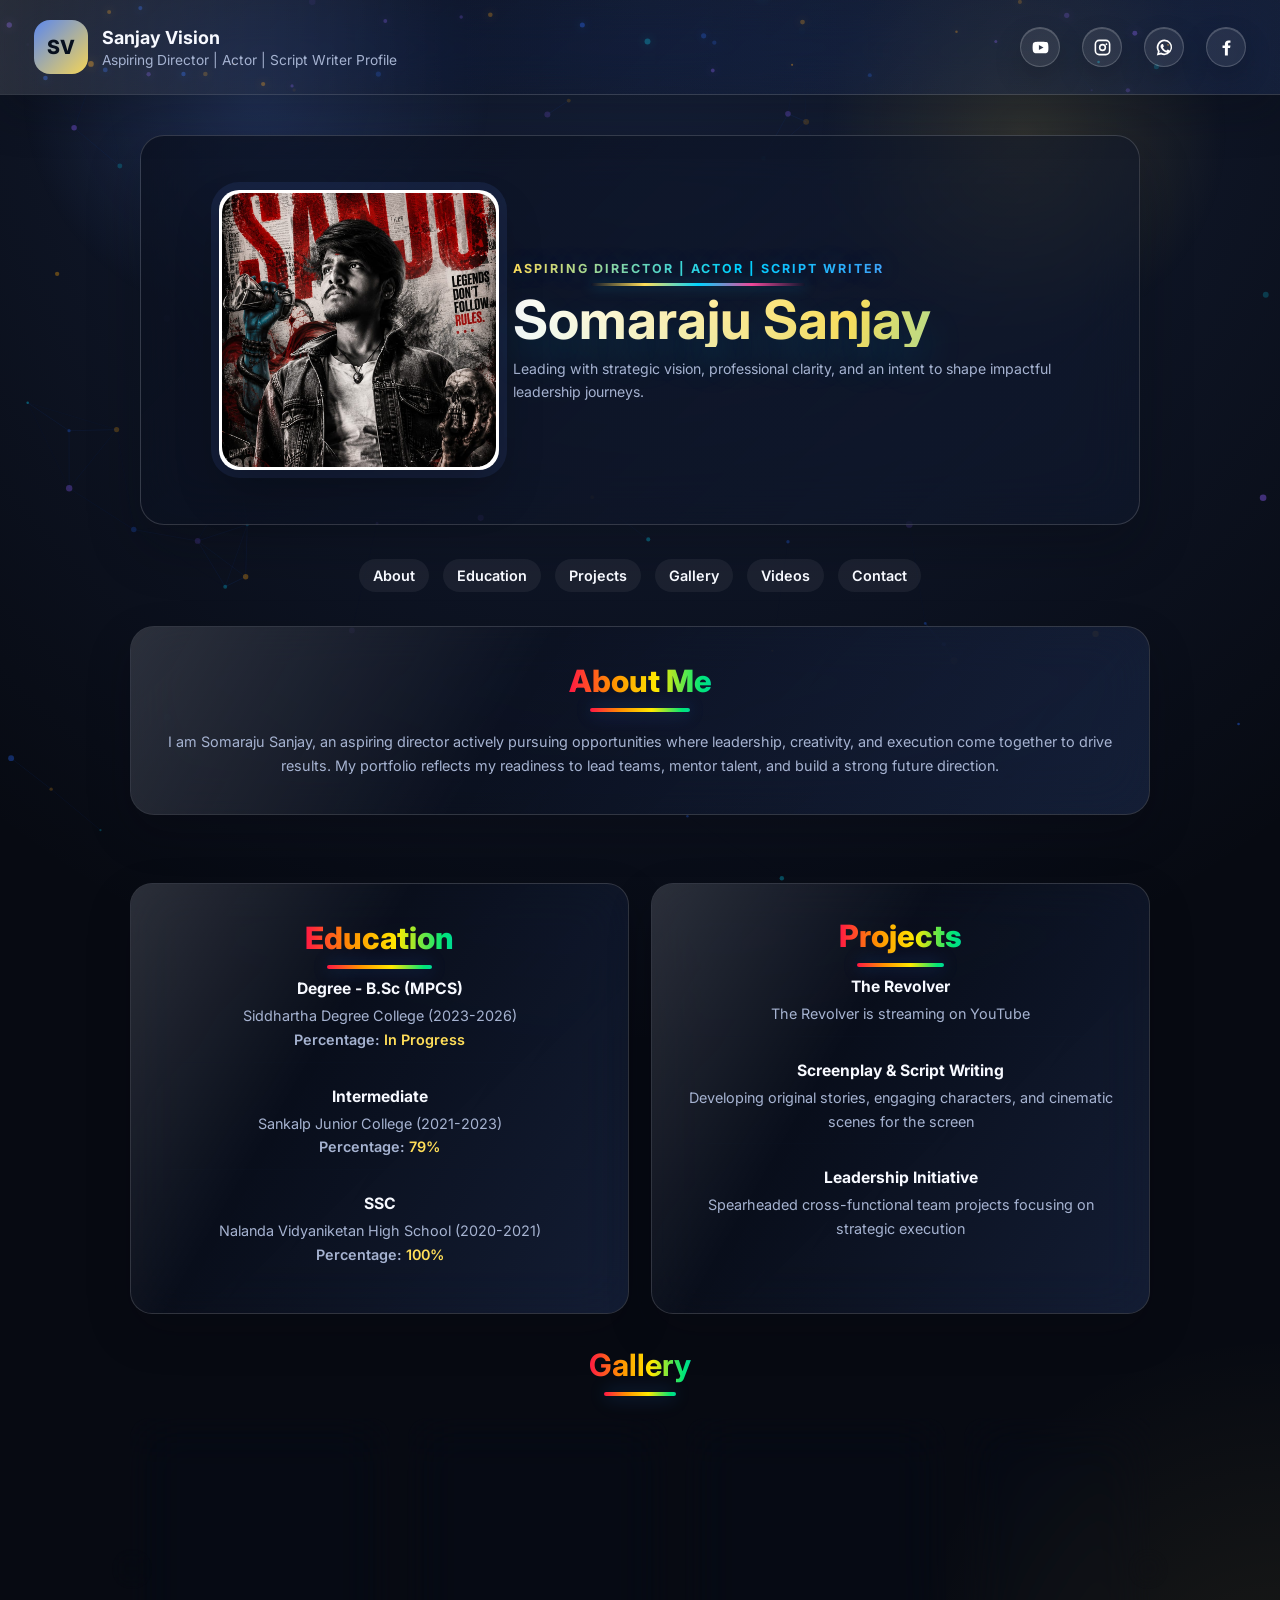
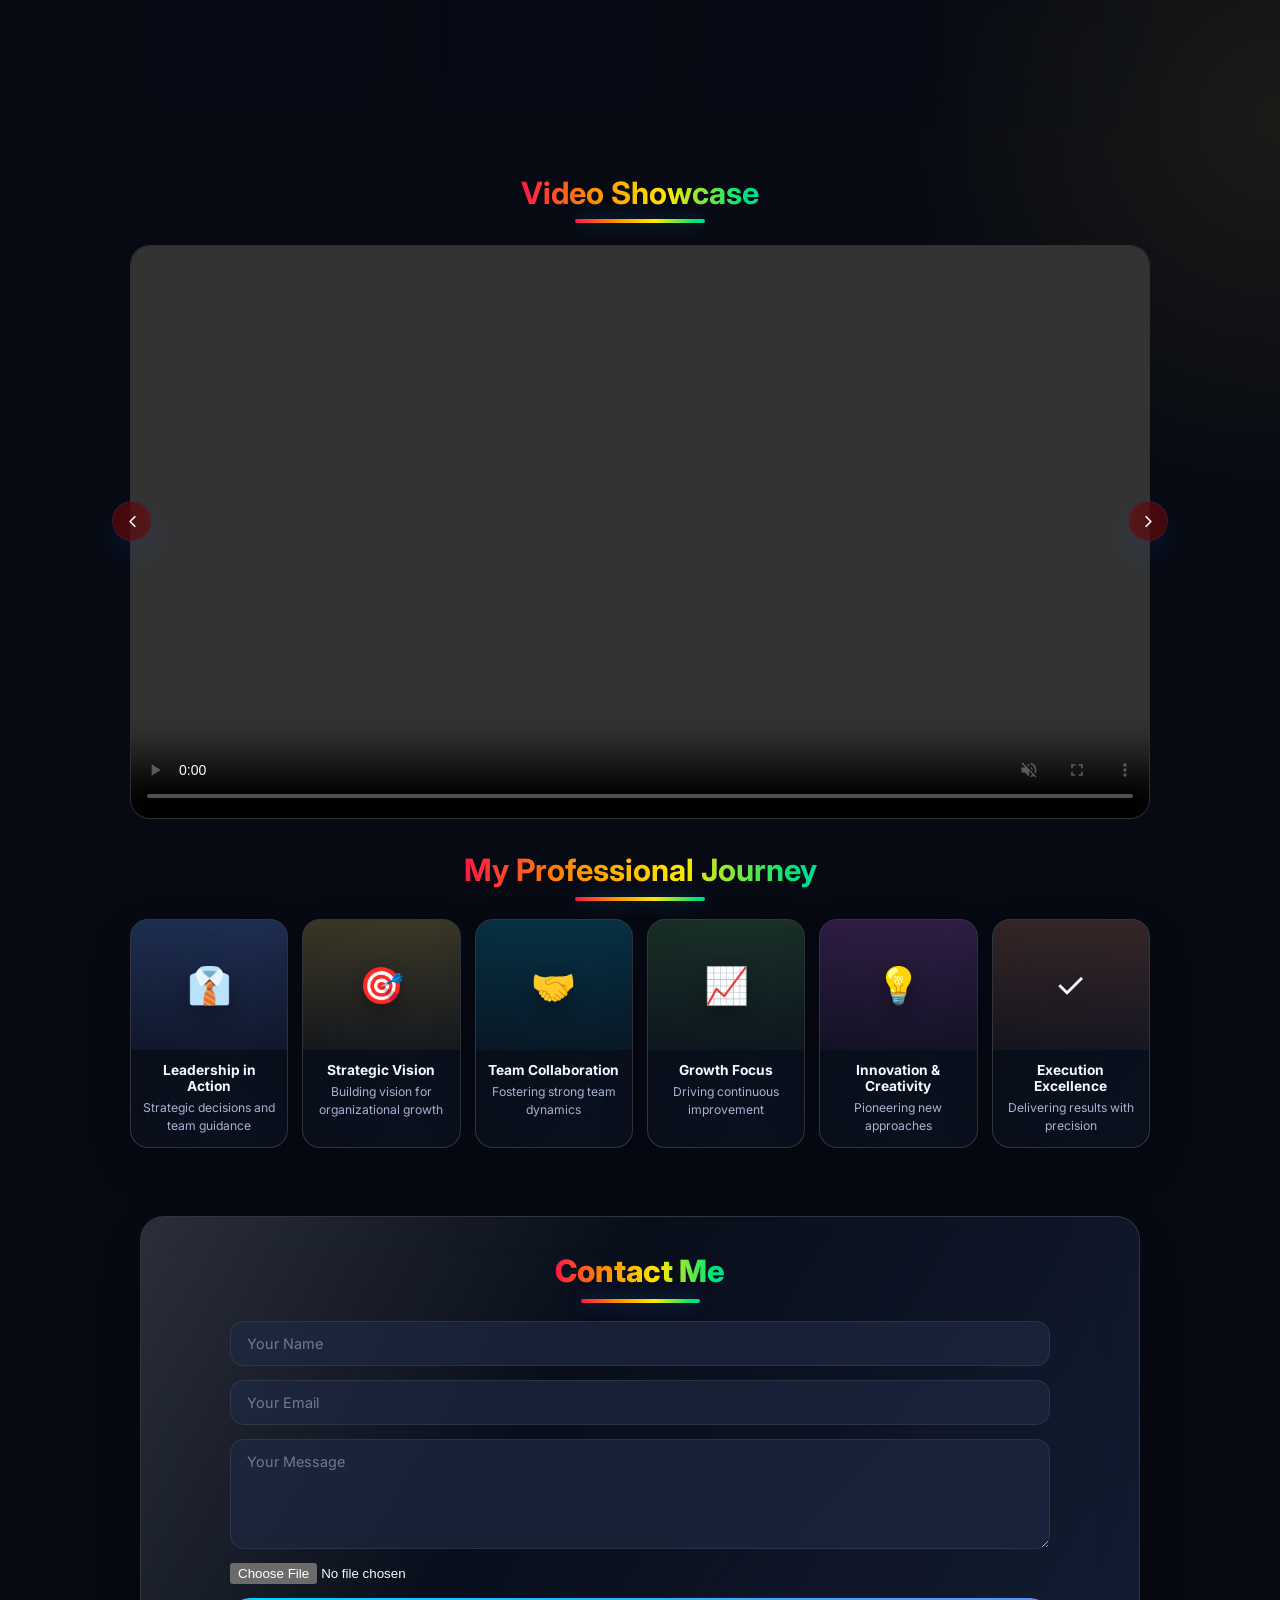
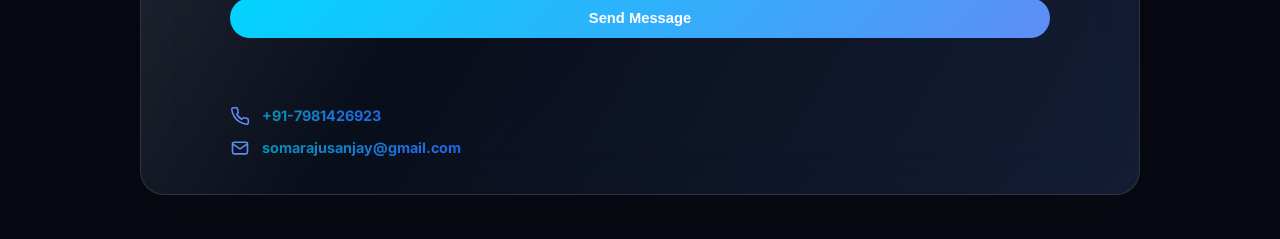
==== commit 3e2f207a: "Add files via upload" ====
--- a/index.html
+++ b/index.html
@@ -1,300 +1,323 @@
-<!DOCTYPE html>
-<html lang="en">
-<head>
-  <meta charset="UTF-8" />
-  <meta name="viewport" content="width=device-width, initial-scale=1.0" />
-  <title>Somaraju Sanjay | Director Portfolio</title>
-  <link rel="preconnect" href="https://fonts.googleapis.com" />
-  <link rel="preconnect" href="https://fonts.gstatic.com" crossorigin />
-  <link href="https://fonts.googleapis.com/css2?family=Inter:wght@400;500;600;700;800&display=swap" rel="stylesheet" />
-  <link rel="stylesheet" href="styles.css" />
-</head>
-<body>
-  <div class="hero-background"></div>
-  <header class="topbar">
-    <div class="brand-bar">
-      <div class="brand-mark">SV</div>
-      <div>
-        <p class="brand-name">Sanjay Vision</p>
-        <p class="brand-tag">Aspiring Director | Actor | Script Writer Profile</p>
-      </div>
-    </div>
-    <div class="header-socials" aria-label="Social links">
-      <a class="social-link youtube" href="https://www.youtube.com/@sanjufilms-123/featured" target="_blank" rel="noopener noreferrer" aria-label="YouTube">
-        <svg viewBox="0 0 24 24" aria-hidden="true">
-          <path d="M21.6 7.2a2.8 2.8 0 0 0-2-2C17.8 4.8 12 4.8 12 4.8s-5.8 0-7.6.5a2.8 2.8 0 0 0-2 2A29.3 29.3 0 0 0 2 12a29.3 29.3 0 0 0 .5 4.8 2.8 2.8 0 0 0 2 2c1.8.5 7.6.5 7.6.5s5.8 0 7.6-.5a2.8 2.8 0 0 0 2-2A29.3 29.3 0 0 0 22 12a29.3 29.3 0 0 0-.4-4.8ZM10 15.3V8.7L15.8 12 10 15.3Z"></path>
-        </svg>
-      </a>
-      <a class="social-link instagram" href="https://www.instagram.com/sanjay__era/" target="_blank" rel="noopener noreferrer" aria-label="Instagram">
-        <svg viewBox="0 0 24 24" aria-hidden="true">
-          <path d="M7.8 2h8.4A5.8 5.8 0 0 1 22 7.8v8.4a5.8 5.8 0 0 1-5.8 5.8H7.8A5.8 5.8 0 0 1 2 16.2V7.8A5.8 5.8 0 0 1 7.8 2Zm0 2A3.8 3.8 0 0 0 4 7.8v8.4A3.8 3.8 0 0 0 7.8 20h8.4a3.8 3.8 0 0 0 3.8-3.8V7.8A3.8 3.8 0 0 0 16.2 4H7.8Zm4.2 3.4a4.6 4.6 0 1 1 0 9.2 4.6 4.6 0 0 1 0-9.2Zm0 2a2.6 2.6 0 1 0 0 5.2 2.6 2.6 0 0 0 0-5.2Zm5-2.7a1.1 1.1 0 1 1 0 2.2 1.1 1.1 0 0 1 0-2.2Z"></path>
-        </svg>
-      </a>
-      <a class="social-link whatsapp" href="https://wa.me/917981426923?text=Hello%20I%20am%20interested%20in%20your profile" target="_blank" rel="noopener noreferrer" aria-label="WhatsApp">
-        <svg viewBox="0 0 24 24" aria-hidden="true">
-          <path d="M12 2a9.8 9.8 0 0 0-8.4 14.9L2.3 22l5.3-1.3A9.8 9.8 0 1 0 12 2Zm0 2a7.8 7.8 0 0 1 0 15.6c-1.3 0-2.6-.3-3.7-1l-.4-.2-2.6.6.7-2.5-.3-.4A7.8 7.8 0 0 1 12 4Zm-3.2 3.9c-.2 0-.5.1-.8.4-.3.3-1 1-1 2.4s1 2.8 1.2 3c.1.2 2 3.2 4.9 4.3 2.4.9 2.9.7 3.4.6.5-.1 1.7-.7 1.9-1.4.2-.7.2-1.3.2-1.4-.1-.1-.2-.2-.5-.4l-1.8-.9c-.3-.1-.5-.2-.7.2l-.8 1c-.2.2-.4.3-.7.1-.3-.1-1.2-.4-2.3-1.4-.8-.8-1.4-1.7-1.6-2-.2-.3 0-.5.1-.6l.5-.6c.1-.2.2-.3.3-.5.1-.2.1-.4 0-.6l-.8-1.9c-.2-.5-.4-.5-.6-.5h-.6Z"></path>
-        </svg>
-      </a>
-      <a class="social-link facebook" href="https://www.facebook.com/profile.php?id=100095059707646" target="_blank" rel="noopener noreferrer" aria-label="Facebook">
-        <svg viewBox="0 0 24 24" ar ia-hidden="true">
-          <path d="M14 8.5V7.1c0-.7.5-1.1 1.2-1.1H17V3.2c-.3 0-1.4-.2-2.6-.2-2.6 0-4.4 1.6-4.4 4.5v2H7v3.1h3V22h3.7v-9.4h2.8l.5-3.1h-3Z"></path>
-        </svg>
-      </a>
-    </div>
-  </header>
-
-  <main class="profile-shell">
-    <section class="hero-panel">
-      <figure class="profile-photo" aria-label="Profile photo">
-        <img src="./Sanjay-logo.jpeg" alt="Sanjay-logo" />
-      </figure>
-      <div class="profile-copy">
-        <p class="profile-role">Aspiring Director | Actor | Script Writer</p>
-        <h1>Somaraju Sanjay</h1>
-        <p class="profile-tagline">Leading with strategic vision, professional clarity, and an intent to shape impactful leadership journeys.</p>
-      </div>
-    </section>
-
-    <section class="quick-links" aria-label="Portfolio navigation">
-      <div class="pill-row">
-        <a href="#about">About</a>
-        <a href="#education-anchor">Education</a>
-        <a href="#projects">Projects</a>
-        <a href="#gallery">Gallery</a>
-        <a href="#contact-anchor">Contact</a>
-      </div>
-    </section>
-
-    <section class="info-section" id="about">
-      <p class="section-label">About Me</p>
-      <p class="info-text">I am Somaraju Sanjay, an aspiring director actively pursuing opportunities where leadership, creativity, and execution come together to drive results. My portfolio reflects my readiness to lead teams, mentor talent, and build a strong future direction.</p>
-    </section>
-
-    <span class="section-anchor" id="education-anchor" aria-hidden="true"></span>
-    <section class="info-grid">
-      <article class="info-card" id="education">
-        <p class="section-label">Education</p>
-        <div class="education-list">
-          <div class="education-item">
-            <h4>Degree - B.Sc (MPCS)</h4>
-            <p class="education-detail">Siddhartha Degree College (2023-2026)</p>
-            <p class="education-percentage">Percentage: <span>In Progress</span></p>
-          </div>
-          <div class="education-item">
-            <h4>Intermediate</h4>
-            <p class="education-detail">Sankalp Junior College (2021-2023)</p>
-            <p class="education-percentage">Percentage: <span>79%</span></p>
-          </div>
-          <div class="education-item">
-            <h4>SSC</h4>
-            <p class="education-detail">Nalanda Vidyaniketan High School (2020-2021)</p>
-            <p class="education-percentage">Percentage: <span>100%</span></p>
-          </div>
-        </div>
-      </article>
-      <article class="info-card" id="projects">
-        <p class="section-label">Projects</p>
-        <div class="projects-list">
-          <div class="project-item">
-            <h4>The Revolver</h4>
-            <p class="project-detail">The Revolver is streaming on YouTube</p>
-          </div>
-          <div class="project-item">
-            <h4>Director Portfolio Website</h4>
-            <p class="project-detail">Modern, responsive portfolio with particle background and professional design</p>
-          </div>
-          <div class="project-item">
-            <h4>Leadership Initiative</h4>
-            <p class="project-detail">Spearheaded cross-functional team projects focusing on strategic execution</p>
-          </div>
-        </div>
-      </article>
-    </section>
-
-    <section class="feature-carousel" aria-label="Professional visual highlights">
-      <h2 class="gallery-title" id="gallery">Gallery</h2>
-      <button class="carousel-btn carousel-btn-prev" type="button" aria-label="Previous image">
-        <svg viewBox="0 0 24 24" fill="none" stroke="currentColor" stroke-width="2.2" stroke-linecap="round" stroke-linejoin="round" aria-hidden="true">
-          <path d="m15 18-6-6 6-6"></path>
-        </svg>
-      </button>
-      <div class="feature-images" id="featureImages">
-        <article class="feature-image-card">
-          <img src="./IMG_20260609_152417.jpg.jpeg" alt="Sanjay portfolio photo" />
-          <div class="feature-image-overlay">
-            <p>Portfolio Moment</p>
-            <span>A personal frame from Sanjay's journey</span>
-          </div>
-        </article>
-        <article class="feature-image-card">
-          <img src="./file_000000001d8c71fab23a8d6ce754ed67.png" alt="Sanjay gallery photo" />
-          <div class="feature-image-overlay">
-            <p>Creative Direction</p>
-            <span>Building stories with focus and confidence</span>
-          </div>
-        </article>
-        <article class="feature-image-card">
-          <img src="./file_000000002e2471faa40b92f4c51528d0.png" alt="Sanjay gallery photo" />
-          <div class="feature-image-overlay">
-            <p>Visual Vision</p>
-            <span>Building stories with structure, mood, and impact</span>
-          </div>
-        </article>
-        <article class="feature-image-card">
-          <img src="./file_00000000ff607207b01af2e11595c3a3.png" alt="Sanjay gallery photo" />
-          <div class="feature-image-overlay">
-            <p>Screen Presence</p>
-            <span>Expressive work with a cinematic point of view</span>
-          </div>
-        </article>
-        <article class="feature-image-card">
-          <img src="./file_00000000639c71fab5fcbb39225a96a3.png" alt="Sanjay gallery photo" />
-          <div class="feature-image-overlay">
-            <p>Creative Collaboration</p>
-            <span>Shaping stronger moments through shared ideas</span>
-          </div>
-        </article>
-        <article class="feature-image-card">
-          <img src="./file_00000000c23871fa80710893e3d15a59.png" alt="Sanjay gallery photo" />
-          <div class="feature-image-overlay">
-            <p>Production Focus</p>
-            <span>Composed execution with attention to detail</span>
-          </div>
-        </article>
-        <article class="feature-image-card">
-          <img src="./file_00000000c43071fa98e750ef70790f79.png" alt="Sanjay gallery photo" />
-          <div class="feature-image-overlay">
-            <p>Story Development</p>
-            <span>Turning imagination into planned scenes</span>
-          </div>
-        </article>
-        <article class="feature-image-card">
-          <img src="./file_00000000f74071fa9197c13124bbce6d.png" alt="Sanjay gallery photo" />
-          <div class="feature-image-overlay">
-            <p>Film Energy</p>
-            <span>Bringing performance and direction together</span>
-          </div>
-        </article>
-        <article class="feature-image-card">
-          <img src="./file_00000000f7a07208bec87a8cd775b210.png" alt="Sanjay gallery photo" />
-          <div class="feature-image-overlay">
-            <p>Creative Practice</p>
-            <span>Learning, refining, and moving forward</span>
-          </div>
-        </article>
-        <article class="feature-image-card">
-          <img src="./file_0000000045947207ab1293881c889f31.png" alt="Sanjay gallery photo" />
-          <div class="feature-image-overlay">
-            <p>Director's Eye</p>
-            <span>Focused on composition, emotion, and impact</span>
-          </div>
-        </article>
-      </div>
-      <button class="carousel-btn carousel-btn-next" type="button" aria-label="Next image">
-        <svg viewBox="0 0 24 24" fill="none" stroke="currentColor" stroke-width="2.2" stroke-linecap="round" stroke-linejoin="round" aria-hidden="true">
-          <path d="m9 18 6-6-6-6"></path>
-        </svg>
-      </button>
-    </section>
-
-    <section class="gallery-section">
-      <h2 class="gallery-title">My Professional Journey</h2>
-      <div class="gallery-grid">
-        <article class="gallery-card">
-          <div class="photo-box leadership" aria-label="Leadership photo">
-            <span class="photo-icon">👔</span>
-          </div>
-          <h3>Leadership in Action</h3>
-          <p>Strategic decisions and team guidance</p>
-        </article>
-        <article class="gallery-card">
-          <div class="photo-box strategy" aria-label="Strategy photo">
-            <span class="photo-icon">🎯</span>
-          </div>
-          <h3>Strategic Vision</h3>
-          <p>Building vision for organizational growth</p>
-        </article>
-        <article class="gallery-card">
-          <div class="photo-box teamwork" aria-label="Teamwork photo">
-            <span class="photo-icon">🤝</span>
-          </div>
-          <h3>Team Collaboration</h3>
-          <p>Fostering strong team dynamics</p>
-        </article>
-        <article class="gallery-card">
-          <div class="photo-box growth" aria-label="Growth photo">
-            <span class="photo-icon">📈</span>
-          </div>
-          <h3>Growth Focus</h3>
-          <p>Driving continuous improvement</p>
-        </article>
-        <article class="gallery-card">
-          <div class="photo-box innovation" aria-label="Innovation photo">
-            <span class="photo-icon">💡</span>
-          </div>
-          <h3>Innovation & Creativity</h3>
-          <p>Pioneering new approaches</p>
-        </article>
-        <article class="gallery-card">
-          <div class="photo-box execution" aria-label="Execution photo">
-            <span class="photo-icon">✓</span>
-          </div>
-          <h3>Execution Excellence</h3>
-          <p>Delivering results with precision</p>
-        </article>
-      </div>
-    </section>
-
-    <span class="section-anchor" id="contact-anchor" aria-hidden="true"></span>
-    <section class="contact-section" id="contact">
-      <p class="section-label">Contact Me</p>
-      <div class="contact-container">
-        <form id="contact-form" class="contact-form" action="https://formsubmit.co/somarajusanjay@gmail.com" method="POST" enctype="multipart/form-data">
-          <input type="text" id="name" name="name" placeholder="Your Name" class="form-input" required />
-          <input type="email" id="email" name="email" placeholder="Your Email" class="form-input" required />
-          <textarea id="message" name="message" placeholder="Your Message" class="form-input" required></textarea>
-          <input
-          type="file"
-          id="attachment"
-          name="attachment"
-          accept=".pdf,.doc,.docx,.jpg,.jpeg,.png,.zip"
-         />
-          <input type="hidden" name="_captcha" value="false">
-          <input type="hidden" name="_template" value="table">
-          <input type="hidden" name="_subject" value="New Portfolio Contact Message" />
-          <input
-            type="hidden"
-            name="_next"
-            value="https://somarajusanjay.github.io/Sanjay-Portfolio/thankyou.html"
-          />
-
-          <button type="submit" class="submit-btn">Send Message</button>
-          <p id="form-status"></p>
-        </form>
-        <div class="contact-info">
-          <p>
-            <svg class="contact-icon" viewBox="0 0 24 24" fill="none" stroke="currentColor" stroke-width="1.9" stroke-linecap="round" stroke-linejoin="round" aria-hidden="true">
-              <path d="M22 16.92v3a2 2 0 0 1-2.18 2 19.79 19.79 0 0 1-8.63-3.07 19.5 19.5 0 0 1-6-6A19.79 19.79 0 0 1 2.12 4.18 2 2 0 0 1 4.11 2h3a2 2 0 0 1 2 1.72c.13.96.35 1.9.66 2.81a2 2 0 0 1-.45 2.11L8.05 9.91a16 16 0 0 0 6.04 6.04l1.27-1.27a2 2 0 0 1 2.11-.45c.91.31 1.85.53 2.81.66A2 2 0 0 1 22 16.92z"></path>
-            </svg>
-            <span class="contact-link-text">+91-7981426923</span>
-          </p>
-          <p>
-            <svg class="contact-icon" viewBox="0 0 24 24" fill="none" stroke="currentColor" stroke-width="1.9" stroke-linecap="round" stroke-linejoin="round" aria-hidden="true">
-              <rect x="3" y="5" width="18" height="14" rx="2"></rect>
-              <path d="m3 7 9 6 9-6"></path>
-            </svg>
-            <span class="contact-link-text">somarajusanjay@gmail.com</span>
-          </p>
-        </div>
-      </div>
-    </section>
-  </main>
-
-  <button class="scroll-to-top" id="scrollBtn" title="Back to top">
-    <svg width="20" height="20" viewBox="0 0 24 24" fill="none" stroke="currentColor" stroke-width="2">
-      <polyline points="18 15 12 9 6 15"></polyline>
-    </svg>
-  </button>
-
-  <script src="script.js"></script>
-</body>
+<!DOCTYPE html>
+<html lang="en">
+<head>
+  <meta charset="UTF-8" />
+  <meta name="viewport" content="width=device-width, initial-scale=1.0" />
+  <title>Somaraju Sanjay | Director Portfolio</title>
+  <link rel="preconnect" href="https://fonts.googleapis.com" />
+  <link rel="preconnect" href="https://fonts.gstatic.com" crossorigin />
+  <link href="https://fonts.googleapis.com/css2?family=Inter:wght@400;500;600;700;800&display=swap" rel="stylesheet" />
+  <link rel="stylesheet" href="styles.css" />
+</head>
+<body>
+  <div class="hero-background"></div>
+  <header class="topbar">
+    <div class="brand-bar">
+      <div class="brand-mark">SV</div>
+      <div>
+        <p class="brand-name">Sanjay Vision</p>
+        <p class="brand-tag">Aspiring Director | Actor | Script Writer Profile</p>
+      </div>
+    </div>
+    <div class="header-socials" aria-label="Social links">
+      <a class="social-link youtube" href="https://www.youtube.com/@sanjufilms-123/featured" target="_blank" rel="noopener noreferrer" aria-label="YouTube">
+        <svg viewBox="0 0 24 24" aria-hidden="true">
+          <path d="M21.6 7.2a2.8 2.8 0 0 0-2-2C17.8 4.8 12 4.8 12 4.8s-5.8 0-7.6.5a2.8 2.8 0 0 0-2 2A29.3 29.3 0 0 0 2 12a29.3 29.3 0 0 0 .5 4.8 2.8 2.8 0 0 0 2 2c1.8.5 7.6.5 7.6.5s5.8 0 7.6-.5a2.8 2.8 0 0 0 2-2A29.3 29.3 0 0 0 22 12a29.3 29.3 0 0 0-.4-4.8ZM10 15.3V8.7L15.8 12 10 15.3Z"></path>
+        </svg>
+      </a>
+      <a class="social-link instagram" href="https://www.instagram.com/sanjay__era/" target="_blank" rel="noopener noreferrer" aria-label="Instagram">
+        <svg viewBox="0 0 24 24" aria-hidden="true">
+          <path d="M7.8 2h8.4A5.8 5.8 0 0 1 22 7.8v8.4a5.8 5.8 0 0 1-5.8 5.8H7.8A5.8 5.8 0 0 1 2 16.2V7.8A5.8 5.8 0 0 1 7.8 2Zm0 2A3.8 3.8 0 0 0 4 7.8v8.4A3.8 3.8 0 0 0 7.8 20h8.4a3.8 3.8 0 0 0 3.8-3.8V7.8A3.8 3.8 0 0 0 16.2 4H7.8Zm4.2 3.4a4.6 4.6 0 1 1 0 9.2 4.6 4.6 0 0 1 0-9.2Zm0 2a2.6 2.6 0 1 0 0 5.2 2.6 2.6 0 0 0 0-5.2Zm5-2.7a1.1 1.1 0 1 1 0 2.2 1.1 1.1 0 0 1 0-2.2Z"></path>
+        </svg>
+      </a>
+      <a class="social-link whatsapp" href="https://wa.me/917981426923?text=Hello%20I%20am%20interested%20in%20your profile" target="_blank" rel="noopener noreferrer" aria-label="WhatsApp">
+        <svg viewBox="0 0 24 24" aria-hidden="true">
+          <path d="M12 2a9.8 9.8 0 0 0-8.4 14.9L2.3 22l5.3-1.3A9.8 9.8 0 1 0 12 2Zm0 2a7.8 7.8 0 0 1 0 15.6c-1.3 0-2.6-.3-3.7-1l-.4-.2-2.6.6.7-2.5-.3-.4A7.8 7.8 0 0 1 12 4Zm-3.2 3.9c-.2 0-.5.1-.8.4-.3.3-1 1-1 2.4s1 2.8 1.2 3c.1.2 2 3.2 4.9 4.3 2.4.9 2.9.7 3.4.6.5-.1 1.7-.7 1.9-1.4.2-.7.2-1.3.2-1.4-.1-.1-.2-.2-.5-.4l-1.8-.9c-.3-.1-.5-.2-.7.2l-.8 1c-.2.2-.4.3-.7.1-.3-.1-1.2-.4-2.3-1.4-.8-.8-1.4-1.7-1.6-2-.2-.3 0-.5.1-.6l.5-.6c.1-.2.2-.3.3-.5.1-.2.1-.4 0-.6l-.8-1.9c-.2-.5-.4-.5-.6-.5h-.6Z"></path>
+        </svg>
+      </a>
+      <a class="social-link facebook" href="https://www.facebook.com/profile.php?id=100095059707646" target="_blank" rel="noopener noreferrer" aria-label="Facebook">
+        <svg viewBox="0 0 24 24" aria-hidden="true">
+          <path d="M14 8.5V7.1c0-.7.5-1.1 1.2-1.1H17V3.2c-.3 0-1.4-.2-2.6-.2-2.6 0-4.4 1.6-4.4 4.5v2H7v3.1h3V22h3.7v-9.4h2.8l.5-3.1h-3Z"></path>
+        </svg>
+      </a>
+    </div>
+  </header>
+
+  <main class="profile-shell">
+    <section class="hero-panel">
+      <figure class="profile-photo" aria-label="Profile photo">
+          <img src="./assets/images/Sanjay-logo.jpeg" alt="Sanjay-logo" />
+      </figure>
+      <div class="profile-copy">
+        <p class="profile-role">Aspiring Director | Actor | Script Writer</p>
+        <h1>Somaraju Sanjay</h1>
+        <p class="profile-tagline">Leading with strategic vision, professional clarity, and an intent to shape impactful leadership journeys.</p>
+      </div>
+    </section>
+
+    <section class="quick-links" aria-label="Portfolio navigation">
+      <div class="pill-row">
+        <a href="#about">About</a>
+        <a href="#education-anchor">Education</a>
+        <a href="#projects">Projects</a>
+        <a href="#gallery">Gallery</a>
+        <a href="#videos">Videos</a>
+        <a href="#contact-anchor">Contact</a>
+      </div>
+    </section>
+
+    <section class="info-section" id="about">
+      <p class="section-label">About Me</p>
+      <p class="info-text">I am Somaraju Sanjay, an aspiring director actively pursuing opportunities where leadership, creativity, and execution come together to drive results. My portfolio reflects my readiness to lead teams, mentor talent, and build a strong future direction.</p>
+    </section>
+
+    <span class="section-anchor" id="education-anchor" aria-hidden="true"></span>
+    <section class="info-grid">
+      <article class="info-card" id="education">
+        <p class="section-label">Education</p>
+        <div class="education-list">
+          <div class="education-item">
+            <h4>Degree - B.Sc (MPCS)</h4>
+            <p class="education-detail">Siddhartha Degree College (2023-2026)</p>
+            <p class="education-percentage">Percentage: <span>In Progress</span></p>
+          </div>
+          <div class="education-item">
+            <h4>Intermediate</h4>
+            <p class="education-detail">Sankalp Junior College (2021-2023)</p>
+            <p class="education-percentage">Percentage: <span>79%</span></p>
+          </div>
+          <div class="education-item">
+            <h4>SSC</h4>
+            <p class="education-detail">Nalanda Vidyaniketan High School (2020-2021)</p>
+            <p class="education-percentage">Percentage: <span>100%</span></p>
+          </div>
+        </div>
+      </article>
+      <article class="info-card" id="projects">
+        <p class="section-label">Projects</p>
+        <div class="projects-list">
+          <div class="project-item">
+            <h4>The Revolver</h4>
+            <p class="project-detail">The Revolver is streaming on YouTube</p>
+          </div>
+          <div class="project-item">
+            <h4>Screenplay &amp; Script Writing</h4>
+            <p class="project-detail">Developing original stories, engaging characters, and cinematic scenes for the screen</p>
+          </div>
+          <div class="project-item">
+            <h4>Leadership Initiative</h4>
+            <p class="project-detail">Spearheaded cross-functional team projects focusing on strategic execution</p>
+          </div>
+        </div>
+      </article>
+    </section>
+
+    <section class="feature-carousel" aria-label="Professional visual highlights">
+      <h2 class="gallery-title" id="gallery">Gallery</h2>
+      <button class="carousel-btn carousel-btn-prev" type="button" aria-label="Previous image">
+        <svg viewBox="0 0 24 24" fill="none" stroke="currentColor" stroke-width="2.2" stroke-linecap="round" stroke-linejoin="round" aria-hidden="true">
+          <path d="m15 18-6-6 6-6"></path>
+        </svg>
+      </button>
+      <div class="feature-images" id="featureImages">
+        <article class="feature-image-card">
+          <img src="./assets/images/IMG_20260609_152417.jpg.jpeg" alt="Sanjay portfolio photo" />
+          <div class="feature-image-overlay">
+            <p>Portfolio Moment</p>
+            <span>A personal frame from Sanjay's journey</span>
+          </div>
+        </article>
+        <article class="feature-image-card">
+          <img src="./assets/images/file_000000001d8c71fab23a8d6ce754ed67.png" alt="Sanjay gallery photo" />
+          <div class="feature-image-overlay">
+            <p>Creative Direction</p>
+            <span>Building stories with focus and confidence</span>
+          </div>
+        </article>
+        <article class="feature-image-card">
+          <img src="./assets/images/file_000000002e2471faa40b92f4c51528d0.png" alt="Sanjay gallery photo" />
+          <div class="feature-image-overlay">
+            <p>Visual Vision</p>
+            <span>Building stories with structure, mood, and impact</span>
+          </div>
+        </article>
+        <article class="feature-image-card">
+          <img src="./assets/images/file_00000000ff607207b01af2e11595c3a3.png" alt="Sanjay gallery photo" />
+          <div class="feature-image-overlay">
+            <p>Screen Presence</p>
+            <span>Expressive work with a cinematic point of view</span>
+          </div>
+        </article>
+        <article class="feature-image-card">
+          <img src="./assets/images/file_00000000639c71fab5fcbb39225a96a3.png" alt="Sanjay gallery photo" />
+          <div class="feature-image-overlay">
+            <p>Creative Collaboration</p>
+            <span>Shaping stronger moments through shared ideas</span>
+          </div>
+        </article>
+        <article class="feature-image-card">
+          <img src="./assets/images/file_00000000c23871fa80710893e3d15a59.png" alt="Sanjay gallery photo" />
+          <div class="feature-image-overlay">
+            <p>Production Focus</p>
+            <span>Composed execution with attention to detail</span>
+          </div>
+        </article>
+        <article class="feature-image-card">
+          <img src="./assets/images/file_00000000c43071fa98e750ef70790f79.png" alt="Sanjay gallery photo" />
+          <div class="feature-image-overlay">
+            <p>Story Development</p>
+            <span>Turning imagination into planned scenes</span>
+          </div>
+        </article>
+        <article class="feature-image-card">
+          <img src="./assets/images/file_00000000f74071fa9197c13124bbce6d.png" alt="Sanjay gallery photo" />
+          <div class="feature-image-overlay">
+            <p>Film Energy</p>
+            <span>Bringing performance and direction together</span>
+          </div>
+        </article>
+        <article class="feature-image-card">
+          <img src="./assets/images/file_00000000f7a07208bec87a8cd775b210.png" alt="Sanjay gallery photo" />
+          <div class="feature-image-overlay">
+            <p>Creative Practice</p>
+            <span>Learning, refining, and moving forward</span>
+          </div>
+        </article>
+        <article class="feature-image-card">
+          <img src="./assets/images/file_0000000045947207ab1293881c889f31.png" alt="Sanjay gallery photo" />
+          <div class="feature-image-overlay">
+            <p>Director's Eye</p>
+            <span>Focused on composition, emotion, and impact</span>
+          </div>
+        </article>
+      </div>
+      <button class="carousel-btn carousel-btn-next" type="button" aria-label="Next image">
+        <svg viewBox="0 0 24 24" fill="none" stroke="currentColor" stroke-width="2.2" stroke-linecap="round" stroke-linejoin="round" aria-hidden="true">
+          <path d="m9 18 6-6-6-6"></path>
+        </svg>
+      </button>
+    </section>
+
+    <section class="video-showcase" id="videos" aria-labelledby="video-showcase-title">
+      <h2 class="gallery-title" id="video-showcase-title">Video Showcase</h2>
+      <button class="carousel-btn video-carousel-prev" type="button" aria-label="Previous video">
+        <svg viewBox="0 0 24 24" fill="none" stroke="currentColor" stroke-width="2.2" stroke-linecap="round" stroke-linejoin="round" aria-hidden="true">
+          <path d="m15 18-6-6 6-6"></path>
+        </svg>
+      </button>
+      <div class="showcase-videos" id="showcaseVideos">
+        <div class="showcase-video-card">
+          <video class="showcase-video" controls muted playsinline preload="metadata" aria-label="Sanjay video showcase one">
+            <source src="./assets/videos/VID_20260708_114821.mp4" type="video/mp4" />
+            Your browser does not support HTML video.
+          </video>
+        </div>
+      </div>
+      <button class="carousel-btn video-carousel-next" type="button" aria-label="Next video">
+        <svg viewBox="0 0 24 24" fill="none" stroke="currentColor" stroke-width="2.2" stroke-linecap="round" stroke-linejoin="round" aria-hidden="true">
+          <path d="m9 18 6-6-6-6"></path>
+        </svg>
+      </button>
+    </section>
+
+    <section class="gallery-section">
+      <h2 class="gallery-title">My Professional Journey</h2>
+      <div class="gallery-grid">
+        <article class="gallery-card">
+          <div class="photo-box leadership" aria-label="Leadership photo">
+            <span class="photo-icon">👔</span>
+          </div>
+          <h3>Leadership in Action</h3>
+          <p>Strategic decisions and team guidance</p>
+        </article>
+        <article class="gallery-card">
+          <div class="photo-box strategy" aria-label="Strategy photo">
+            <span class="photo-icon">🎯</span>
+          </div>
+          <h3>Strategic Vision</h3>
+          <p>Building vision for organizational growth</p>
+        </article>
+        <article class="gallery-card">
+          <div class="photo-box teamwork" aria-label="Teamwork photo">
+            <span class="photo-icon">🤝</span>
+          </div>
+          <h3>Team Collaboration</h3>
+          <p>Fostering strong team dynamics</p>
+        </article>
+        <article class="gallery-card">
+          <div class="photo-box growth" aria-label="Growth photo">
+            <span class="photo-icon">📈</span>
+          </div>
+          <h3>Growth Focus</h3>
+          <p>Driving continuous improvement</p>
+        </article>
+        <article class="gallery-card">
+          <div class="photo-box innovation" aria-label="Innovation photo">
+            <span class="photo-icon">💡</span>
+          </div>
+          <h3>Innovation & Creativity</h3>
+          <p>Pioneering new approaches</p>
+        </article>
+        <article class="gallery-card">
+          <div class="photo-box execution" aria-label="Execution photo">
+            <span class="photo-icon">✓</span>
+          </div>
+          <h3>Execution Excellence</h3>
+          <p>Delivering results with precision</p>
+        </article>
+      </div>
+    </section>
+
+    <span class="section-anchor" id="contact-anchor" aria-hidden="true"></span>
+    <section class="contact-section" id="contact">
+      <p class="section-label">Contact Me</p>
+      <div class="contact-container">
+        <form id="contact-form" class="contact-form" action="https://formsubmit.co/somarajusanjay@gmail.com" method="POST" enctype="multipart/form-data">
+          <input type="text" id="name" name="name" placeholder="Your Name" class="form-input" required />
+          <input type="email" id="email" name="email" placeholder="Your Email" class="form-input" required />
+          <textarea id="message" name="message" placeholder="Your Message" class="form-input" required></textarea>
+          <input
+          type="file"
+          id="attachment"
+          name="attachment"
+          accept=".pdf,.doc,.docx,.jpg,.jpeg,.png,.zip"
+         />
+          <input type="hidden" name="_captcha" value="false">
+          <input type="hidden" name="_template" value="table">
+          <input type="hidden" name="_subject" value="New Portfolio Contact Message" />
+          <input
+            type="hidden"
+            name="_next"
+            value="https://somarajusanjay.github.io/Sanjay-Portfolio/thankyou.html"
+          />
+
+          <button type="submit" class="submit-btn">Send Message</button>
+          <p id="form-status"></p>
+        </form>
+        <div class="contact-info">
+          <p>
+            <svg class="contact-icon" viewBox="0 0 24 24" fill="none" stroke="currentColor" stroke-width="1.9" stroke-linecap="round" stroke-linejoin="round" aria-hidden="true">
+              <path d="M22 16.92v3a2 2 0 0 1-2.18 2 19.79 19.79 0 0 1-8.63-3.07 19.5 19.5 0 0 1-6-6A19.79 19.79 0 0 1 2.12 4.18 2 2 0 0 1 4.11 2h3a2 2 0 0 1 2 1.72c.13.96.35 1.9.66 2.81a2 2 0 0 1-.45 2.11L8.05 9.91a16 16 0 0 0 6.04 6.04l1.27-1.27a2 2 0 0 1 2.11-.45c.91.31 1.85.53 2.81.66A2 2 0 0 1 22 16.92z"></path>
+            </svg>
+            <span class="contact-link-text">+91-7981426923</span>
+          </p>
+          <p>
+            <svg class="contact-icon" viewBox="0 0 24 24" fill="none" stroke="currentColor" stroke-width="1.9" stroke-linecap="round" stroke-linejoin="round" aria-hidden="true">
+              <rect x="3" y="5" width="18" height="14" rx="2"></rect>
+              <path d="m3 7 9 6 9-6"></path>
+            </svg>
+            <span class="contact-link-text">somarajusanjay@gmail.com</span>
+          </p>
+        </div>
+      </div>
+    </section>
+  </main>
+
+  <button class="scroll-to-top" id="scrollBtn" title="Back to top">
+    <svg width="20" height="20" viewBox="0 0 24 24" fill="none" stroke="currentColor" stroke-width="2">
+      <polyline points="18 15 12 9 6 15"></polyline>
+    </svg>
+  </button>
+
+  <script src="script.js"></script>
+</body>
--- a/styles.css
+++ b/styles.css
@@ -1,1511 +1,1670 @@
-:root {
-  color-scheme: dark;
-  --bg: #070a12;
-  --surface: rgba(10, 15, 28, 0.88);
-  --text: #f7f9ff;
-  --muted: #a6b3d1;
-  --primary: #5f8df7;
-  --accent: #ffde59;
-}
-
-* {
-  box-sizing: border-box;
-}
-
-html,
-body {
-  margin: 0;
-  min-height: 100%;
-  font-family: 'Inter', sans-serif;
-  background: radial-gradient(circle at top, rgba(95, 141, 247, 0.18), transparent 30%),
-    radial-gradient(circle at right, rgba(255, 222, 89, 0.08), transparent 18%),
-    var(--bg);
-  color: var(--text);
-}
-
-html {
-  scroll-padding-top: 260px;
-}
-
-.section-anchor {
-  display: block;
-  width: 100%;
-  height: 1px;
-  margin-top: -1px;
-  scroll-margin-top: 220px;
-  pointer-events: none;
-}
-
-body {
-  overflow-x: hidden;
-}
-
-.hero-background {
-  position: fixed;
-  inset: 0;
-  z-index: 0;
-  background: radial-gradient(circle at 20% 10%, rgba(95, 141, 247, 0.22), transparent 18%),
-    radial-gradient(circle at 80% 15%, rgba(255, 222, 89, 0.14), transparent 16%);
-  pointer-events: none;
-}
-
-.topbar {
-  position: sticky;
-  top: 0;
-  z-index: 50;
-  display: flex;
-  flex-wrap: wrap;
-  justify-content: space-between;
-  align-items: center;
-  gap: 18px;
-  padding: clamp(12px, 1.8vw, 20px) clamp(18px, 3.2vw, 34px);
-  overflow: hidden;
-  backdrop-filter: blur(26px) saturate(1.35);
-  -webkit-backdrop-filter: blur(26px) saturate(1.35);
-  background: linear-gradient(135deg, rgba(10, 15, 28, 0.52), rgba(18, 27, 48, 0.28));
-  border-bottom: 1px solid rgba(255, 255, 255, 0.16);
-  box-shadow: 0 18px 44px rgba(7, 10, 18, 0.28);
-}
-
-.topbar::before {
-  content: "";
-  position: absolute;
-  inset: 0;
-  background: linear-gradient(90deg, rgba(255, 255, 255, 0.16), transparent 35%, rgba(95, 141, 247, 0.12));
-  opacity: 0.75;
-  pointer-events: none;
-}
-
-.topbar > * {
-  position: relative;
-  z-index: 1;
-}
-
-.header-particle-canvas {
-  opacity: 0.75;
-  mix-blend-mode: screen;
-}
-
-.brand-bar {
-  display: flex;
-  align-items: center;
-  justify-content: flex-start;
-  gap: 14px;
-  text-align: left;
-}
-
-.brand-mark {
-  width: 54px;
-  height: 54px;
-  border-radius: 16px;
-  display: grid;
-  place-items: center;
-  background: linear-gradient(135deg, rgba(95, 141, 247, 0.95), rgba(255, 222, 89, 0.95));
-  color: #07101e;
-  font-weight: 800;
-  font-size: 1.22rem;
-}
-
-.brand-name {
-  margin: 0;
-  font-size: 1.12rem;
-  font-weight: 700;
-}
-
-.brand-tag {
-  margin: 4px 0 0;
-  color: var(--muted);
-  font-size: 0.86rem;
-}
-
-.header-socials {
-  display: flex;
-  flex-wrap: wrap;
-  align-items: center;
-  justify-content: flex-end;
-  gap: clamp(14px, 2vw, 22px);
-}
-
-.social-link {
-  width: 40px;
-  height: 40px;
-  display: grid;
-  place-items: center;
-  border-radius: 50%;
-  color: #ffffff;
-  text-decoration: none;
-  background: rgba(255, 255, 255, 0.08);
-  border: 1px solid rgba(255, 255, 255, 0.18);
-  box-shadow: inset 0 1px 0 rgba(255, 255, 255, 0.18), 0 12px 28px rgba(0, 0, 0, 0.18);
-  transition: transform 0.2s ease, border-color 0.2s ease, background 0.2s ease, box-shadow 0.2s ease;
-}
-
-.social-link svg {
-  width: 19px;
-  height: 19px;
-  fill: currentColor;
-}
-
-.social-link:hover {
-  transform: translateY(-3px);
-  border-color: rgba(255, 255, 255, 0.36);
-  box-shadow: inset 0 1px 0 rgba(255, 255, 255, 0.24), 0 16px 34px rgba(0, 0, 0, 0.24);
-}
-
-.social-link.youtube:hover {
-  background: #ff0033;
-}
-
-.social-link.instagram:hover {
-  background: linear-gradient(135deg, #f58529, #dd2a7b, #8134af, #515bd4);
-}
-
-.social-link.whatsapp:hover {
-  background: #25d366;
-}
-
-.social-link.facebook:hover {
-  background: #1877f2;
-}
-
-.topnav {
-  display: flex;
-  flex-wrap: wrap;
-  justify-content: flex-end;
-  gap: 14px;
-}
-
-.topnav a,
-.pill-row a {
-  position: relative;
-  overflow: hidden;
-  color: var(--text);
-  text-decoration: none;
-  font-weight: 600;
-  padding: 8px 14px;
-  font-size: 0.9rem;
-  border-radius: 999px;
-  background: rgba(255, 255, 255, 0.06);
-  background-size: 220% 100%;
-  transition: transform 0.2s ease, background 0.2s ease, box-shadow 0.2s ease, color 0.2s ease;
-}
-
-.pill-row a {
-  animation: nav-link-rise 0.7s ease both;
-}
-
-.pill-row a:nth-child(1) {
-  animation-delay: 0.05s;
-}
-
-.pill-row a:nth-child(2) {
-  animation-delay: 0.13s;
-}
-
-.pill-row a:nth-child(3) {
-  animation-delay: 0.21s;
-}
-
-.pill-row a:nth-child(4) {
-  animation-delay: 0.29s;
-}
-
-.pill-row a:nth-child(5) {
-  animation-delay: 0.37s;
-}
-
-.topnav a:hover,
-.pill-row a:hover {
-  transform: translateY(-4px) scale(1.04);
-  background: linear-gradient(90deg, #ffde59, #00d4ff, #5f8df7, #ec4899, #ffde59);
-  background-size: 220% 100%;
-  color: #07101e;
-  box-shadow: 0 14px 30px rgba(0, 212, 255, 0.22);
-  animation: nav-gradient 2.2s linear infinite;
-}
-
-@keyframes nav-link-rise {
-  from {
-    opacity: 0;
-    transform: translateY(16px) scale(0.94);
-  }
-
-  to {
-    opacity: 1;
-    transform: translateY(0) scale(1);
-  }
-}
-
-@keyframes nav-gradient {
-  from {
-    background-position: 0% 50%;
-  }
-
-  to {
-    background-position: 220% 50%;
-  }
-}
-
-.profile-shell {
-  position: relative;
-  z-index: 1;
-  min-height: calc(100vh - 100px);
-  display: grid;
-  justify-items: center;
-  align-items: start;
-  padding: clamp(22px, 3.2vw, 40px) clamp(16px, 3.2vw, 34px) 44px;
-  gap: clamp(22px, 3vw, 34px);
-  text-align: center;
-}
-
-.hero-panel {
-  width: min(100%, 1000px);
-  display: grid;
-  grid-template-columns: minmax(230px, 290px) minmax(0, 1fr);
-  align-items: center;
-  justify-items: start;
-  gap: clamp(24px, 4vw, 44px);
-  padding: clamp(22px, 3.2vw, 38px);
-  text-align: left;
-  border-radius: 24px;
-  background: linear-gradient(135deg, rgba(10, 15, 28, 0.72), rgba(18, 27, 48, 0.46));
-  border: 1px solid rgba(255, 255, 255, 0.16);
-  box-shadow: 0 22px 52px rgba(7, 10, 18, 0.3);
-  backdrop-filter: blur(26px) saturate(1.18);
-  -webkit-backdrop-filter: blur(26px) saturate(1.18);
-}
-
-.profile-photo {
-  width: clamp(220px, 24vw, 280px);
-  height: clamp(220px, 24vw, 280px);
-  border-radius: 20px;
-  background: #ffffff;
-  border: 3px solid rgba(255, 255, 255, 0.86);
-  display: grid;
-  place-items: center;
-  position: relative;
-  overflow: hidden;
-  box-shadow: 0 24px 44px rgba(0, 0, 0, 0.22), 0 0 0 8px rgba(95, 141, 247, 0.1);
-}
-
-.profile-photo::before {
-  content: none;
-}
-
-.profile-photo::after {
-  content: none;
-}
-
-.profile-photo img {
-  position: absolute;
-  inset: 0;
-  width: 100%;
-  height: 100%;
-  display: block;
-  object-fit: cover;
-  object-position: center;
-  border-radius: inherit;
-}
-
-.profile-photo span {
-  position: relative;
-  z-index: 1;
-  font-size: 3rem;
-  font-weight: 800;
-  color: #172033;
-}
-
-@keyframes profile-photo-float {
-  0%,
-  100% {
-    transform: translateY(0) scale(1);
-  }
-
-  50% {
-    transform: translateY(-8px) scale(1.03);
-  }
-}
-
-@keyframes profile-photo-ring {
-  to {
-    transform: rotate(360deg);
-  }
-}
-
-@keyframes profile-photo-pulse {
-  0%,
-  100% {
-    opacity: 0.52;
-    transform: scale(0.96);
-  }
-
-  50% {
-    opacity: 1;
-    transform: scale(1.06);
-  }
-}
-
-.profile-role {
-  margin: 0;
-  position: relative;
-  display: inline-block;
-  color: transparent;
-  background: linear-gradient(90deg, #ffde59, #00d4ff, #5f8df7, #ec4899, #ffde59);
-  background-size: 240% 100%;
-  -webkit-background-clip: text;
-  background-clip: text;
-  -webkit-text-fill-color: transparent;
-  text-fill-color: transparent;
-  text-transform: uppercase;
-  letter-spacing: 0.16em;
-  font-size: 0.78rem;
-  font-weight: 700;
-  text-shadow: 0 0 24px rgba(95, 141, 247, 0.28);
-  animation: role-gradient 4s linear infinite, role-float 3.2s ease-in-out infinite;
-}
-
-.profile-role::after {
-  content: "";
-  position: absolute;
-  left: 50%;
-  bottom: -10px;
-  width: 80%;
-  height: 3px;
-  border-radius: 999px;
-  background: linear-gradient(90deg, transparent, #ffde59, #00d4ff, #ec4899, transparent);
-  box-shadow: 0 0 16px rgba(0, 212, 255, 0.35);
-  transform: translateX(-50%) scaleX(0.72);
-  transform-origin: center;
-  animation: role-bar 2.8s ease-in-out infinite;
-}
-
-@keyframes role-gradient {
-  from {
-    background-position: 0% 50%;
-  }
-
-  to {
-    background-position: 240% 50%;
-  }
-}
-
-@keyframes role-float {
-  0%,
-  100% {
-    transform: translateY(0);
-  }
-
-  50% {
-    transform: translateY(-4px);
-  }
-}
-
-@keyframes role-bar {
-  0%,
-  100% {
-    opacity: 0.55;
-    transform: translateX(-50%) scaleX(0.62);
-  }
-
-  50% {
-    opacity: 1;
-    transform: translateX(-50%) scaleX(1);
-  }
-}
-
-.profile-copy h1 {
-  margin: 16px 0 10px;
-  font-size: clamp(2rem, 4.2vw, 3.5rem);
-  line-height: 1;
-  overflow-wrap: anywhere;
-  color: transparent;
-  background: linear-gradient(90deg, #ffffff, #ffde59, #00d4ff, #ec4899, #ffffff);
-  background-size: 240% 100%;
-  -webkit-background-clip: text;
-  background-clip: text;
-  -webkit-text-fill-color: transparent;
-  text-fill-color: transparent;
-  text-shadow: 0 18px 42px rgba(0, 212, 255, 0.18);
-  animation: name-gradient 5s linear infinite;
-}
-
-@keyframes name-gradient {
-  from {
-    background-position: 0% 50%;
-  }
-
-  to {
-    background-position: 240% 50%;
-  }
-}
-
-@keyframes name-lift {
-  0%,
-  100% {
-    transform: translateY(0) scale(1);
-  }
-
-  50% {
-    transform: translateY(-5px) scale(1.015);
-  }
-}
-
-.profile-tagline {
-  margin: 0;
-  color: var(--muted);
-  line-height: 1.65;
-  max-width: 560px;
-  font-size: clamp(0.88rem, 1.1vw, 0.98rem);
-}
-
-.quick-links {
-  width: min(100%, 820px);
-  display: grid;
-  gap: 12px;
-}
-
-.section-name {
-  color: var(--primary);
-  font-size: 0.82rem;
-  font-weight: 700;
-  letter-spacing: 0.16em;
-  text-transform: uppercase;
-}
-
-.pill-row {
-  display: flex;
-  flex-wrap: wrap;
-  justify-content: center;
-  gap: 14px;
-}
-
-.section-label {
-  margin: 0;
-  color: var(--primary);
-  text-transform: uppercase;
-  font-size: 0.82rem;
-  letter-spacing: 0.16em;
-  font-weight: 700;
-}
-
-.gallery-section,
-.info-section,
-.info-grid,
-.contact-section {
-  width: min(100%, 1020px);
-  margin-inline: auto;
-  display: grid;
-  gap: 18px;
-  justify-items: center;
-}
-
-.gallery-title {
-  margin: 0;
-  font-size: clamp(1.45rem, 2.4vw, 1.95rem);
-  line-height: 1.1;
-  display: inline-block;
-  position: relative;
-  color: transparent;
-  background: linear-gradient(
-    90deg,
-    #ff1744 0%,
-    #ff9100 14%,
-    #ffea00 28%,
-    #00e676 42%,
-    #00b0ff 56%,
-    #304ffe 70%,
-    #d500f9 84%,
-    #ff1744 100%
-  );
-  background-size: 220% 100%;
-  -webkit-background-clip: text;
-  background-clip: text;
-  -webkit-text-fill-color: transparent;
-  text-fill-color: transparent;
-  animation: gallery-rainbow 5s linear infinite;
-}
-
-.gallery-title::after {
-  content: "";
-  display: block;
-  width: min(130px, 70%);
-  height: 4px;
-  margin: 10px auto 0;
-  border-radius: 999px;
-  background: linear-gradient(
-    90deg,
-    #ff1744 0%,
-    #ff9100 14%,
-    #ffea00 28%,
-    #00e676 42%,
-    #00b0ff 56%,
-    #304ffe 70%,
-    #d500f9 84%,
-    #ff1744 100%
-  );
-  background-size: 220% 100%;
-  box-shadow: 0 0 18px rgba(0, 176, 255, 0.32), 0 0 28px rgba(213, 0, 249, 0.18);
-  animation: gallery-rainbow 5s linear infinite;
-}
-
-.feature-carousel {
-  position: relative;
-  width: min(100%, 1020px);
-  margin-inline: auto;
-  display: grid;
-  gap: 18px;
-  justify-items: center;
-}
-
-.feature-carousel .gallery-title {
-  text-align: center;
-}
-
-#about,
-#education,
-#projects,
-#gallery {
-  scroll-margin-top: 260px;
-}
-
-@keyframes gallery-rainbow {
-  from {
-    background-position: 0% 50%;
-  }
-
-  to {
-    background-position: 220% 50%;
-  }
-}
-
-.feature-images {
-  width: 100%;
-  display: grid;
-  grid-auto-flow: column;
-  grid-auto-columns: minmax(260px, calc((100% - 36px) / 3));
-  grid-template-columns: none;
-  gap: 18px;
-  overflow-x: auto;
-  scroll-behavior: smooth;
-  scroll-snap-type: x mandatory;
-  scrollbar-width: none;
-  padding: 4px 2px 12px;
-}
-
-.feature-images::-webkit-scrollbar {
-  display: none;
-}
-
-.feature-image-card {
-  position: relative;
-  min-height: 230px;
-  height: 100%;
-  border-radius: 20px;
-  overflow: hidden;
-  background: linear-gradient(135deg, rgba(10, 15, 28, 0.64), rgba(18, 27, 48, 0.38));
-  border: 1px solid rgba(255, 255, 255, 0.16);
-  backdrop-filter: blur(26px) saturate(1.25);
-  -webkit-backdrop-filter: blur(26px) saturate(1.25);
-  box-shadow: 0 18px 44px rgba(7, 10, 18, 0.24);
-  scroll-snap-align: start;
-  transition: transform 0.3s ease, border-color 0.3s ease, box-shadow 0.3s ease;
-}
-
-.carousel-btn {
-  position: absolute;
-  top: calc(50% + 24px);
-  z-index: 3;
-  width: 40px;
-  height: 40px;
-  display: grid;
-  place-items: center;
-  border-radius: 50%;
-  border: 1px solid rgba(37, 99, 235, 0.18);
-  background: rgba(123, 1, 1, 0.495);
-  color: var(--text);
-  cursor: pointer;
-  backdrop-filter: blur(16px);
-  box-shadow: 0 14px 34px rgba(37, 99, 235, 0.14);
-  transform: translateY(-50%);
-  transition: transform 0.2s ease, background 0.2s ease, border-color 0.2s ease;
-}
-
-.carousel-btn:hover {
-  background: rgba(183, 7, 4, 0.744);
-  border-color: rgba(95, 141, 247, 0.5);
-  transform: translateY(-50%) scale(1.05);
-}
-
-.carousel-btn svg {
-  width: 19px;
-  height: 19px;
-}
-
-.carousel-btn-prev {
-  left: -18px;
-}
-
-.carousel-btn-next {
-  right: -18px;
-}
-
-.feature-image-card:hover {
-  transform: translateY(-6px);
-  border-color: rgba(95, 141, 247, 0.34);
-  box-shadow: 0 28px 64px rgba(37, 99, 235, 0.16);
-}
-
-.feature-image-card img {
-  width: 100%;
-  height: 100%;
-  min-height: 230px;
-  display: block;
-  object-fit: cover;
-  filter: saturate(1.08) contrast(1.04);
-  transition: transform 0.4s ease;
-}
-
-.feature-image-card:hover img {
-  transform: scale(1.04);
-}
-
-.feature-image-overlay {
-  position: absolute;
-  inset: auto 0 0;
-  display: grid;
-  gap: 6px;
-  padding: 56px 20px 18px;
-  text-align: left;
-  background: linear-gradient(180deg, transparent, rgba(7, 10, 18, 0.9));
-}
-
-.feature-image-overlay p {
-  margin: 0;
-  color: var(--text);
-  font-size: 0.98rem;
-  font-weight: 800;
-}
-
-.feature-image-overlay span {
-  color: var(--muted);
-  font-size: 0.84rem;
-  line-height: 1.45;
-}
-
-.gallery-grid {
-  width: 100%;
-  display: grid;
-  grid-template-columns: repeat(auto-fit, minmax(140px, 1fr));
-  gap: 14px;
-}
-
-.gallery-card {
-  border-radius: 18px;
-  overflow: hidden;
-  background: linear-gradient(135deg, rgba(10, 15, 28, 0.64), rgba(18, 27, 48, 0.38));
-  border: 1px solid rgba(255, 255, 255, 0.16);
-  backdrop-filter: blur(26px) saturate(1.25);
-  -webkit-backdrop-filter: blur(26px) saturate(1.25);
-  box-shadow: 0 18px 44px rgba(7, 10, 18, 0.24);
-  padding: 0;
-  transition: transform 0.3s ease, border-color 0.3s ease;
-}
-
-.gallery-card:hover {
-  transform: translateY(-6px);
-  border-color: rgba(95, 141, 247, 0.3);
-}
-
-.photo-box {
-  min-height: 130px;
-  background: linear-gradient(180deg, rgba(95, 141, 247, 0.18), rgba(255, 222, 89, 0.12));
-  display: grid;
-  place-items: center;
-  position: relative;
-  overflow: hidden;
-  perspective: 700px;
-}
-
-.photo-box::before {
-  content: '';
-  position: absolute;
-  inset: 0;
-  background: radial-gradient(circle at center, rgba(255, 255, 255, 0.45), transparent);
-  opacity: 0;
-  transition: opacity 0.3s ease;
-}
-
-.gallery-card:hover .photo-box::before {
-  opacity: 1;
-}
-
-.photo-box.leadership {
-  background: linear-gradient(180deg, rgba(95, 141, 247, 0.25), rgba(95, 141, 247, 0.08));
-}
-
-.photo-box.strategy {
-  background: linear-gradient(180deg, rgba(255, 222, 89, 0.2), rgba(255, 222, 89, 0.05));
-}
-
-.photo-box.teamwork {
-  background: linear-gradient(180deg, rgba(0, 212, 255, 0.18), rgba(0, 212, 255, 0.05));
-}
-
-.photo-box.growth {
-  background: linear-gradient(180deg, rgba(100, 200, 100, 0.18), rgba(100, 200, 100, 0.05));
-}
-
-.photo-box.innovation {
-  background: linear-gradient(180deg, rgba(220, 100, 255, 0.18), rgba(220, 100, 255, 0.05));
-}
-
-.photo-box.execution {
-  background: linear-gradient(180deg, rgba(255, 150, 100, 0.18), rgba(255, 150, 100, 0.05));
-}
-
-.photo-icon {
-  font-size: 2.25rem;
-  display: block;
-  text-shadow: 0 8px 18px rgba(0, 0, 0, 0.28);
-  transition: transform 0.35s ease-in-out, text-shadow 0.35s ease-in-out, filter 0.35s ease-in-out;
-}
-
-.gallery-card:hover .photo-icon {
-  filter: saturate(1.25) brightness(1.08);
-  text-shadow: 0 18px 28px rgba(0, 0, 0, 0.38);
-  transform: translateY(-8px) scale(1.16);
-}
-
-.gallery-card h3 {
-  margin: 12px 11px 5px;
-  font-size: 0.86rem;
-  color: var(--text);
-  font-weight: 700;
-}
-
-.gallery-card p {
-  margin: 0 11px 12px;
-  font-size: 0.76rem;
-  color: var(--muted);
-  line-height: 1.5;
-}
-
-.info-text,
-.info-card p,
-.contact-box p {
-  margin: 0;
-  color: var(--muted);
-  font-size: 0.9rem;
-  line-height: 1.65;
-}
-
-.info-section {
-  max-width: 1020px;
-}
-
-.info-grid {
-  grid-template-columns: repeat(2, minmax(0, 1fr));
-  width: min(100%, 1020px);
-  margin-inline: auto;
-  gap: 22px;
-}
-
-.info-card {
-  padding: clamp(22px, 3vw, 34px);
-  border-radius: 22px;
-  position: relative;
-  overflow: hidden;
-  background: linear-gradient(135deg, rgba(10, 15, 28, 0.64), rgba(18, 27, 48, 0.38));
-  border: 1px solid rgba(255, 255, 255, 0.16);
-  backdrop-filter: blur(26px) saturate(1.25);
-  -webkit-backdrop-filter: blur(26px) saturate(1.25);
-  box-shadow: 0 18px 44px rgba(7, 10, 18, 0.24);
-}
-
-.info-card::before {
-  content: "";
-  position: absolute;
-  inset: 0;
-  background: linear-gradient(120deg, rgba(255, 255, 255, 0.14), transparent 38%, rgba(95, 141, 247, 0.1));
-  pointer-events: none;
-}
-
-.info-card > * {
-  position: relative;
-  z-index: 1;
-}
-
-#education.info-card {
-  width: 100%;
-  padding: clamp(24px, 3vw, 36px);
-}
-
-.info-card .section-label {
-  font-size: 1.05rem;
-  font-weight: 800;
-  letter-spacing: 0.15em;
-}
-
-.education-list {
-  display: grid;
-  gap: 14px;
-}
-
-.education-item {
-  padding: 10px 0;
-  border-bottom: 1px solid rgba(23, 32, 51, 0.08);
-}
-
-.education-item:last-child {
-  border-bottom: none;
-}
-
-.education-item h4 {
-  margin: 0 0 6px;
-  font-size: 0.98rem;
-  font-weight: 700;
-  color: var(--text);
-}
-
-.education-detail {
-  margin: 4px 0;
-  font-size: 0.86rem;
-  color: var(--muted);
-}
-
-.education-percentage {
-  margin: 6px 0 0;
-  font-size: 0.88rem;
-  font-weight: 600;
-  color: var(--primary);
-}
-
-.education-percentage span {
-  color: var(--accent);
-}
-
-.projects-list {
-  display: grid;
-  gap: 14px;
-}
-
-.project-item {
-  padding: 10px 0;
-  border-bottom: 1px solid rgba(23, 32, 51, 0.08);
-}
-
-.project-item:last-child {
-  border-bottom: none;
-}
-
-.project-item h4 {
-  margin: 0 0 6px;
-  font-size: 0.98rem;
-  font-weight: 700;
-  color: var(--text);
-}
-
-.project-detail {
-  margin: 4px 0 0;
-  font-size: 0.86rem;
-  color: var(--muted);
-  line-height: 1.5;
-}
-
-.contact-section {
-  width: min(100%, 1000px);
-  display: grid;
-  gap: 18px;
-  justify-items: center;
-  padding: clamp(24px, 3vw, 36px) clamp(18px, 3vw, 30px);
-  border-radius: 24px;
-  position: relative;
-  overflow: hidden;
-  background: linear-gradient(135deg, rgba(10, 15, 28, 0.64), rgba(18, 27, 48, 0.38));
-  border: 1px solid rgba(255, 255, 255, 0.16);
-  backdrop-filter: blur(26px) saturate(1.25);
-  -webkit-backdrop-filter: blur(26px) saturate(1.25);
-  box-shadow: 0 18px 44px rgba(7, 10, 18, 0.24);
-}
-
-.contact-section::before {
-  content: "";
-  position: absolute;
-  inset: 0;
-  background: linear-gradient(120deg, rgba(255, 255, 255, 0.14), transparent 38%, rgba(95, 141, 247, 0.1));
-  pointer-events: none;
-}
-
-.contact-section > * {
-  position: relative;
-  z-index: 1;
-}
-
-.contact-container {
-  width: 100%;
-  max-width: 820px;
-  display: grid;
-  gap: 22px;
-}
-
-.contact-form {
-  display: grid;
-  gap: 14px;
-}
-
-.form-input,
-.form-textarea {
-  width: 100%;
-  padding: 13px 16px;
-  border-radius: 14px;
-  background: rgba(30, 40, 65, 0.7);
-  border: 1px solid rgba(255, 255, 255, 0.08);
-  color: var(--text);
-  font-family: 'Inter', sans-serif;
-  font-size: 0.9rem;
-  transition: background 0.2s ease;
-}
-
-.form-input::placeholder,
-.form-textarea::placeholder {
-  color: rgba(166, 179, 209, 0.6);
-}
-
-.form-input:focus,
-.form-textarea:focus {
-  outline: none;
-  background: rgba(40, 55, 85, 0.8);
-  box-shadow: 0 0 0 2px rgba(95, 141, 247, 0.2);
-}
-
-.form-textarea {
-  resize: vertical;
-  min-height: 110px;
-}
-
-textarea.form-input {
-  min-height: 110px;
-  resize: vertical;
-}
-
-.submit-btn {
-  padding: 12px 24px;
-  border-radius: 999px;
-  border: none;
-  background: linear-gradient(135deg, #00d4ff, #5f8df7);
-  color: #ffffff;
-  font-weight: 700;
-  font-size: 0.92rem;
-  cursor: pointer;
-  transition: transform 0.2s ease, box-shadow 0.2s ease;
-}
-
-.submit-btn:hover {
-  transform: translateY(-2px);
-  box-shadow: 0 12px 32px rgba(0, 212, 255, 0.3);
-}
-
-.contact-info {
-  display: grid;
-  gap: 12px;
-}
-
-.contact-info p {
-  margin: 0;
-  color: var(--muted);
-  font-weight: 600;
-  font-size: 0.9rem;
-  display: flex;
-  align-items: center;
-  gap: 12px;
-}
-
-.icon {
-  font-size: 1.3rem;
-}
-
-.scroll-to-top {
-  position: fixed;
-  bottom: 30px;
-  right: 30px;
-  width: 50px;
-  height: 50px;
-  border-radius: 50%;
-  background: linear-gradient(135deg, #00d4ff, #5f8df7);
-  color: #ffffff;
-  border: none;
-  cursor: pointer;
-  display: none;
-  place-items: center;
-  box-shadow: 0 8px 24px rgba(0, 212, 255, 0.25);
-  transition: transform 0.3s ease, box-shadow 0.3s ease;
-  z-index: 999;
-}
-
-.scroll-to-top.show {
-  display: grid;
-}
-
-.scroll-to-top:hover {
-  transform: translateY(-4px);
-  box-shadow: 0 12px 32px rgba(0, 212, 255, 0.35);
-}
-
-#education > .section-label,
-#projects > .section-label {
-  display: inline-flex;
-  align-items: center;
-  gap: 10px;
-  width: fit-content;
-  margin-bottom: 20px;
-  padding: 8px 14px;
-  border-radius: 999px;
-  background:
-    linear-gradient(#ffffff, #ffffff) padding-box,
-    linear-gradient(135deg, #2563eb, #f97316) border-box;
-  border: 2px solid transparent;
-  color: transparent;
-  font-weight: 800;
-  letter-spacing: 0;
-  box-shadow: 0 10px 24px rgba(37, 99, 235, 0.14);
-}
-
-#education > .section-label,
-#projects > .section-label {
-  background:
-    linear-gradient(
-      90deg,
-      #ef4444,
-      #f97316,
-      #eab308,
-      #22c55e,
-      #06b6d4,
-      #3b82f6,
-      #8b5cf6,
-      #ec4899
-    ) text,
-    linear-gradient(#ffffff, #ffffff) padding-box,
-    linear-gradient(135deg, #2563eb, #f97316) border-box;
-  -webkit-background-clip: text, padding-box, border-box;
-  background-clip: text, padding-box, border-box;
-  -webkit-text-fill-color: transparent;
-  text-fill-color: transparent;
-}
-
-#education > .section-label::before,
-#projects > .section-label::before {
-  content: "";
-  width: 10px;
-  height: 10px;
-  border-radius: 50%;
-  background: linear-gradient(135deg, #2563eb, #f97316);
-  box-shadow: 0 0 0 4px rgba(249, 115, 22, 0.14);
-}
-
-.gallery-title,
-#about > .section-label,
-#education > .section-label,
-#projects > .section-label,
-#contact > .section-label {
-  color: transparent;
-  background: linear-gradient(
-    90deg,
-    #ff1744 0%,
-    #ff9100 14%,
-    #ffea00 28%,
-    #00e676 42%,
-    #00b0ff 56%,
-    #304ffe 70%,
-    #d500f9 84%,
-    #ff1744 100%
-  );
-  background-size: 220% 100%;
-  -webkit-background-clip: text;
-  background-clip: text;
-  -webkit-text-fill-color: transparent;
-  text-fill-color: transparent;
-}
-
-#about > .section-label,
-#education > .section-label,
-#projects > .section-label,
-#contact > .section-label {
-  display: inline-block;
-  position: relative;
-  width: fit-content;
-  margin: 0;
-  padding: 0;
-  border: 0;
-  border-radius: 0;
-  box-shadow: none;
-  font-size: clamp(1.45rem, 2.4vw, 1.95rem);
-  font-weight: 800;
-  line-height: 1.15;
-  letter-spacing: 0;
-  text-transform: none;
-  animation: gallery-rainbow 5s linear infinite;
-}
-
-#about > .section-label::after,
-#education > .section-label::after,
-#projects > .section-label::after,
-#contact > .section-label::after {
-  content: "";
-  display: block;
-  width: min(130px, 70%);
-  height: 4px;
-  margin: 10px auto 0;
-  border-radius: 999px;
-  background: linear-gradient(
-    90deg,
-    #ff1744 0%,
-    #ff9100 14%,
-    #ffea00 28%,
-    #00e676 42%,
-    #00b0ff 56%,
-    #304ffe 70%,
-    #d500f9 84%,
-    #ff1744 100%
-  );
-  background-size: 220% 100%;
-  box-shadow: 0 0 18px rgba(0, 176, 255, 0.32), 0 0 28px rgba(213, 0, 249, 0.18);
-  animation: gallery-rainbow 5s linear infinite;
-}
-
-#education > .section-label::before,
-#projects > .section-label::before {
-  content: none;
-}
-
-#about {
-  width: min(100%, 1020px);
-  margin-inline: auto;
-  padding: clamp(24px, 3vw, 36px) clamp(18px, 3vw, 30px);
-  border-radius: 24px;
-  position: relative;
-  overflow: hidden;
-  background: linear-gradient(135deg, rgba(10, 15, 28, 0.64), rgba(18, 27, 48, 0.38));
-  border: 1px solid rgba(255, 255, 255, 0.16);
-  backdrop-filter: blur(26px) saturate(1.25);
-  -webkit-backdrop-filter: blur(26px) saturate(1.25);
-  box-shadow: 0 18px 44px rgba(7, 10, 18, 0.24);
-}
-
-#about::before {
-  content: "";
-  position: absolute;
-  inset: 0;
-  background: linear-gradient(120deg, rgba(255, 255, 255, 0.14), transparent 38%, rgba(95, 141, 247, 0.1));
-  pointer-events: none;
-}
-
-#about > * {
-  position: relative;
-  z-index: 1;
-}
-
-#about .info-text {
-  margin-bottom: 0;
-}
-
-.contact-icon {
-  width: 20px;
-  height: 20px;
-  flex: 0 0 20px;
-  color: #5f8df7;
-}
-
-.contact-link-text {
-  color: transparent;
-  background: linear-gradient(135deg, #0891b2, #2563eb);
-  -webkit-background-clip: text;
-  background-clip: text;
-  -webkit-text-fill-color: transparent;
-  text-fill-color: transparent;
-  font-weight: 700;
-}
-
-@media (max-width: 980px) {
-  html {
-    scroll-padding-top: 260px;
-  }
-
-  .section-anchor {
-    scroll-margin-top: 230px;
-  }
-
-  .topbar {
-    flex-direction: column;
-    align-items: center;
-    gap: 14px;
-  }
-
-  #about,
-  #education,
-  #projects,
-  #gallery {
-    scroll-margin-top: 260px;
-  }
-
-  .brand-bar,
-  .header-socials {
-    width: 100%;
-    justify-content: center;
-    text-align: center;
-  }
-
-  .topnav {
-    justify-content: center;
-  }
-
-  .hero-panel {
-    grid-template-columns: 1fr;
-    justify-items: center;
-    text-align: center;
-    padding: clamp(20px, 4vw, 32px) clamp(18px, 4vw, 28px);
-    gap: 22px;
-  }
-
-  .profile-photo {
-    width: clamp(210px, 38vw, 260px);
-    height: clamp(210px, 38vw, 260px);
-  }
-
-  .profile-tagline {
-    margin-inline: auto;
-  }
-
-  .gallery-grid {
-    grid-template-columns: repeat(auto-fit, minmax(150px, 1fr));
-  }
-
-  .feature-images {
-    grid-auto-columns: minmax(240px, 78%);
-  }
-
-  .info-grid {
-    grid-template-columns: 1fr;
-  }
-}
-
-@media (max-width: 768px) {
-  .topbar {
-    padding: 12px;
-    gap: 12px;
-  }
-
-  .brand-bar {
-    gap: 14px;
-    flex-wrap: wrap;
-  }
-
-  .brand-mark {
-    width: 48px;
-    height: 48px;
-    border-radius: 14px;
-  }
-
-  .brand-name {
-    font-size: 1rem;
-  }
-
-  .brand-tag {
-    font-size: 0.78rem;
-  }
-
-  .social-link {
-    width: 38px;
-    height: 38px;
-  }
-
-  .profile-shell {
-    padding: 18px 14px 34px;
-    gap: 24px;
-  }
-
-  .hero-panel {
-    border-radius: 24px;
-    width: 100%;
-  }
-
-  .profile-copy h1 {
-    font-size: clamp(1.9rem, 9vw, 2.8rem);
-  }
-
-  .profile-role {
-    letter-spacing: 0.12em;
-    font-size: 0.74rem;
-  }
-
-  .pill-row a {
-    padding: 8px 12px;
-    font-size: 0.85rem;
-  }
-
-  .gallery-grid {
-    grid-template-columns: repeat(auto-fit, minmax(150px, 1fr));
-  }
-}
-
-@media (max-width: 680px) {
-  .profile-shell {
-    min-height: auto;
-    padding: 18px 10px 30px;
-    gap: 22px;
-  }
-
-  .topnav,
-  .pill-row {
-    justify-content: center;
-  }
-
-  .profile-photo {
-    width: clamp(190px, 68vw, 230px);
-    height: clamp(190px, 68vw, 230px);
-    border-radius: 18px;
-  }
-
-  .hero-panel {
-    padding: 20px 14px;
-    gap: 20px;
-  }
-
-  .header-socials {
-    gap: 14px;
-  }
-
-  .pill-row {
-    display: grid;
-    grid-template-columns: repeat(auto-fit, minmax(130px, 1fr));
-    width: 100%;
-    gap: 12px;
-  }
-
-  .pill-row a {
-    text-align: center;
-    white-space: nowrap;
-  }
-
-  .scroll-to-top {
-    width: 44px;
-    height: 44px;
-    bottom: 20px;
-    right: 20px;
-  }
-
-  .gallery-grid {
-    grid-template-columns: repeat(auto-fit, minmax(155px, 1fr));
-    gap: 14px;
-  }
-
-  .photo-box {
-    min-height: 120px;
-  }
-
-  .feature-images {
-    grid-auto-columns: minmax(240px, 88%);
-  }
-
-  .carousel-btn {
-    width: 40px;
-    height: 40px;
-  }
-
-  .carousel-btn-prev {
-    left: 6px;
-  }
-
-  .carousel-btn-next {
-    right: 6px;
-  }
-
-  .info-card,
-  #education.info-card,
-  #about,
-  .contact-section {
-    padding: 20px 14px;
-    border-radius: 18px;
-  }
-
-  .form-input,
-  .form-textarea {
-    padding: 12px 14px;
-  }
-}
-
-@media (max-width: 430px) {
-  .brand-bar {
-    flex-direction: column;
-  }
-
-  .header-socials {
-    gap: 10px;
-  }
-
-  .social-link {
-    width: 36px;
-    height: 36px;
-  }
-
-  .profile-photo {
-    width: min(220px, calc(100vw - 52px));
-    height: min(220px, calc(100vw - 52px));
-  }
-
-  .profile-copy h1 {
-    font-size: clamp(1.7rem, 11vw, 2.35rem);
-  }
-
-  .gallery-title,
-  #about > .section-label,
-  #education > .section-label,
-  #projects > .section-label,
-  #contact > .section-label {
-    font-size: clamp(1.3rem, 8vw, 1.75rem);
-  }
-
-  .pill-row {
-    grid-template-columns: 1fr;
-  }
-
-  .gallery-grid {
-    grid-template-columns: 1fr;
-  }
-
-  .photo-icon {
-    font-size: 2rem;
-  }
-
-  .feature-images {
-    grid-auto-columns: minmax(210px, 92%);
-  }
-
-  .contact-info p {
-    align-items: flex-start;
-  }
-
-  .contact-link-text {
-    overflow-wrap: anywhere;
-  }
-}
-
-
-/* Responsive additions */
-header.topbar,.navbar{padding:10px 4%!important;}
-@media (min-width:1200px){
-.hero,.home{padding-top:90px}
-h1{font-size:clamp(2.5rem,4vw,4rem)}
-}
-img{max-width:100%;height:auto}
-@media (max-width:992px){
-.container,.hero,.home{padding-left:20px;padding-right:20px}
-}
-@media (max-width:768px){
-.nav-links,.menu{flex-direction:column}
-section{padding:32px 14px}
-h1{font-size:2.2rem}
-}
-@media (max-width:576px){
-h1{font-size:1.8rem}
-.contact-form .submit-btn,.btn{width:100%}
-}
+:root {
+  color-scheme: dark;
+  --bg: #070a12;
+  --surface: rgba(10, 15, 28, 0.88);
+  --text: #f7f9ff;
+  --muted: #a6b3d1;
+  --primary: #5f8df7;
+  --accent: #ffde59;
+}
+
+* {
+  box-sizing: border-box;
+}
+
+html,
+body {
+  margin: 0;
+  min-height: 100%;
+  font-family: 'Inter', sans-serif;
+  background: radial-gradient(circle at top, rgba(95, 141, 247, 0.18), transparent 30%),
+    radial-gradient(circle at right, rgba(255, 222, 89, 0.08), transparent 18%),
+    var(--bg);
+  color: var(--text);
+}
+
+html {
+  scroll-padding-top: 260px;
+}
+
+.section-anchor {
+  display: block;
+  width: 100%;
+  height: 1px;
+  margin-top: -1px;
+  scroll-margin-top: 220px;
+  pointer-events: none;
+}
+
+body {
+  overflow-x: hidden;
+}
+
+.hero-background {
+  position: fixed;
+  inset: 0;
+  z-index: 0;
+  background: radial-gradient(circle at 20% 10%, rgba(95, 141, 247, 0.22), transparent 18%),
+    radial-gradient(circle at 80% 15%, rgba(255, 222, 89, 0.14), transparent 16%);
+  pointer-events: none;
+}
+
+.topbar {
+  position: sticky;
+  top: 0;
+  z-index: 50;
+  display: flex;
+  flex-wrap: wrap;
+  justify-content: space-between;
+  align-items: center;
+  gap: 18px;
+  padding: clamp(12px, 1.8vw, 20px) clamp(18px, 3.2vw, 34px);
+  overflow: hidden;
+  backdrop-filter: blur(26px) saturate(1.35);
+  -webkit-backdrop-filter: blur(26px) saturate(1.35);
+  background: linear-gradient(135deg, rgba(10, 15, 28, 0.52), rgba(18, 27, 48, 0.28));
+  border-bottom: 1px solid rgba(255, 255, 255, 0.16);
+  box-shadow: 0 18px 44px rgba(7, 10, 18, 0.28);
+}
+
+.topbar::before {
+  content: "";
+  position: absolute;
+  inset: 0;
+  background: linear-gradient(90deg, rgba(255, 255, 255, 0.16), transparent 35%, rgba(95, 141, 247, 0.12));
+  opacity: 0.75;
+  pointer-events: none;
+}
+
+.topbar > * {
+  position: relative;
+  z-index: 1;
+}
+
+.header-particle-canvas {
+  opacity: 0.75;
+  mix-blend-mode: screen;
+}
+
+.brand-bar {
+  display: flex;
+  align-items: center;
+  justify-content: flex-start;
+  gap: 14px;
+  text-align: left;
+}
+
+.brand-mark {
+  width: 54px;
+  height: 54px;
+  border-radius: 16px;
+  display: grid;
+  place-items: center;
+  background: linear-gradient(135deg, rgba(95, 141, 247, 0.95), rgba(255, 222, 89, 0.95));
+  color: #07101e;
+  font-weight: 800;
+  font-size: 1.22rem;
+}
+
+.brand-name {
+  margin: 0;
+  font-size: 1.12rem;
+  font-weight: 700;
+}
+
+.brand-tag {
+  margin: 4px 0 0;
+  color: var(--muted);
+  font-size: 0.86rem;
+}
+
+.header-socials {
+  display: flex;
+  flex-wrap: wrap;
+  align-items: center;
+  justify-content: flex-end;
+  gap: clamp(14px, 2vw, 22px);
+}
+
+.social-link {
+  width: 40px;
+  height: 40px;
+  display: grid;
+  place-items: center;
+  border-radius: 50%;
+  color: #ffffff;
+  text-decoration: none;
+  background: rgba(255, 255, 255, 0.08);
+  border: 1px solid rgba(255, 255, 255, 0.18);
+  box-shadow: inset 0 1px 0 rgba(255, 255, 255, 0.18), 0 12px 28px rgba(0, 0, 0, 0.18);
+  transition: transform 0.2s ease, border-color 0.2s ease, background 0.2s ease, box-shadow 0.2s ease;
+}
+
+.social-link svg {
+  width: 19px;
+  height: 19px;
+  fill: currentColor;
+}
+
+.social-link:hover {
+  transform: translateY(-3px);
+  border-color: rgba(255, 255, 255, 0.36);
+  box-shadow: inset 0 1px 0 rgba(255, 255, 255, 0.24), 0 16px 34px rgba(0, 0, 0, 0.24);
+}
+
+.social-link.youtube:hover {
+  background: #ff0033;
+}
+
+.social-link.instagram:hover {
+  background: linear-gradient(135deg, #f58529, #dd2a7b, #8134af, #515bd4);
+}
+
+.social-link.whatsapp:hover {
+  background: #25d366;
+}
+
+.social-link.facebook:hover {
+  background: #1877f2;
+}
+
+.topnav {
+  display: flex;
+  flex-wrap: wrap;
+  justify-content: flex-end;
+  gap: 14px;
+}
+
+.topnav a,
+.pill-row a {
+  position: relative;
+  overflow: hidden;
+  color: var(--text);
+  text-decoration: none;
+  font-weight: 600;
+  padding: 8px 14px;
+  font-size: 0.9rem;
+  border-radius: 999px;
+  background: rgba(255, 255, 255, 0.06);
+  background-size: 220% 100%;
+  transition: transform 0.2s ease, background 0.2s ease, box-shadow 0.2s ease, color 0.2s ease;
+}
+
+.pill-row a {
+  animation: nav-link-rise 0.7s ease both;
+}
+
+.pill-row a:nth-child(1) {
+  animation-delay: 0.05s;
+}
+
+.pill-row a:nth-child(2) {
+  animation-delay: 0.13s;
+}
+
+.pill-row a:nth-child(3) {
+  animation-delay: 0.21s;
+}
+
+.pill-row a:nth-child(4) {
+  animation-delay: 0.29s;
+}
+
+.pill-row a:nth-child(5) {
+  animation-delay: 0.37s;
+}
+
+.topnav a:hover,
+.pill-row a:hover {
+  transform: translateY(-4px) scale(1.04);
+  background: linear-gradient(90deg, #ffde59, #00d4ff, #5f8df7, #ec4899, #ffde59);
+  background-size: 220% 100%;
+  color: #07101e;
+  box-shadow: 0 14px 30px rgba(0, 212, 255, 0.22);
+  animation: nav-gradient 2.2s linear infinite;
+}
+
+@keyframes nav-link-rise {
+  from {
+    opacity: 0;
+    transform: translateY(16px) scale(0.94);
+  }
+
+  to {
+    opacity: 1;
+    transform: translateY(0) scale(1);
+  }
+}
+
+@keyframes nav-gradient {
+  from {
+    background-position: 0% 50%;
+  }
+
+  to {
+    background-position: 220% 50%;
+  }
+}
+
+.profile-shell {
+  position: relative;
+  z-index: 1;
+  min-height: calc(100vh - 100px);
+  display: grid;
+  justify-items: center;
+  align-items: start;
+  padding: clamp(22px, 3.2vw, 40px) clamp(16px, 3.2vw, 34px) 44px;
+  gap: clamp(22px, 3vw, 34px);
+  text-align: center;
+}
+
+.hero-panel {
+  width: min(100%, 1000px);
+  display: grid;
+  grid-template-columns: minmax(230px, 290px) minmax(0, 1fr);
+  align-items: center;
+  justify-items: start;
+  gap: clamp(24px, 4vw, 44px);
+  padding: clamp(22px, 3.2vw, 38px);
+  text-align: left;
+  border-radius: 24px;
+  background: linear-gradient(135deg, rgba(10, 15, 28, 0.72), rgba(18, 27, 48, 0.46));
+  border: 1px solid rgba(255, 255, 255, 0.16);
+  box-shadow: 0 22px 52px rgba(7, 10, 18, 0.3);
+  backdrop-filter: blur(26px) saturate(1.18);
+  -webkit-backdrop-filter: blur(26px) saturate(1.18);
+}
+
+.profile-photo {
+  width: clamp(220px, 24vw, 280px);
+  height: clamp(220px, 24vw, 280px);
+  border-radius: 20px;
+  background: #ffffff;
+  border: 3px solid rgba(255, 255, 255, 0.86);
+  display: grid;
+  place-items: center;
+  position: relative;
+  overflow: hidden;
+  box-shadow: 0 24px 44px rgba(0, 0, 0, 0.22), 0 0 0 8px rgba(95, 141, 247, 0.1);
+}
+
+.profile-photo::before {
+  content: none;
+}
+
+.profile-photo::after {
+  content: none;
+}
+
+.profile-photo img {
+  position: absolute;
+  inset: 0;
+  width: 100%;
+  height: 100%;
+  display: block;
+  object-fit: cover;
+  object-position: center;
+  border-radius: inherit;
+}
+
+.profile-photo span {
+  position: relative;
+  z-index: 1;
+  font-size: 3rem;
+  font-weight: 800;
+  color: #172033;
+}
+
+@keyframes profile-photo-float {
+  0%,
+  100% {
+    transform: translateY(0) scale(1);
+  }
+
+  50% {
+    transform: translateY(-8px) scale(1.03);
+  }
+}
+
+@keyframes profile-photo-ring {
+  to {
+    transform: rotate(360deg);
+  }
+}
+
+@keyframes profile-photo-pulse {
+  0%,
+  100% {
+    opacity: 0.52;
+    transform: scale(0.96);
+  }
+
+  50% {
+    opacity: 1;
+    transform: scale(1.06);
+  }
+}
+
+.profile-role {
+  margin: 0;
+  position: relative;
+  display: inline-block;
+  color: transparent;
+  background: linear-gradient(90deg, #ffde59, #00d4ff, #5f8df7, #ec4899, #ffde59);
+  background-size: 240% 100%;
+  -webkit-background-clip: text;
+  background-clip: text;
+  -webkit-text-fill-color: transparent;
+  text-fill-color: transparent;
+  text-transform: uppercase;
+  letter-spacing: 0.16em;
+  font-size: 0.78rem;
+  font-weight: 700;
+  text-shadow: 0 0 24px rgba(95, 141, 247, 0.28);
+  animation: role-gradient 4s linear infinite, role-float 3.2s ease-in-out infinite;
+}
+
+.profile-role::after {
+  content: "";
+  position: absolute;
+  left: 50%;
+  bottom: -10px;
+  width: 80%;
+  height: 3px;
+  border-radius: 999px;
+  background: linear-gradient(90deg, transparent, #ffde59, #00d4ff, #ec4899, transparent);
+  box-shadow: 0 0 16px rgba(0, 212, 255, 0.35);
+  transform: translateX(-50%) scaleX(0.72);
+  transform-origin: center;
+  animation: role-bar 2.8s ease-in-out infinite;
+}
+
+@keyframes role-gradient {
+  from {
+    background-position: 0% 50%;
+  }
+
+  to {
+    background-position: 240% 50%;
+  }
+}
+
+@keyframes role-float {
+  0%,
+  100% {
+    transform: translateY(0);
+  }
+
+  50% {
+    transform: translateY(-4px);
+  }
+}
+
+@keyframes role-bar {
+  0%,
+  100% {
+    opacity: 0.55;
+    transform: translateX(-50%) scaleX(0.62);
+  }
+
+  50% {
+    opacity: 1;
+    transform: translateX(-50%) scaleX(1);
+  }
+}
+
+.profile-copy h1 {
+  margin: 16px 0 10px;
+  font-size: clamp(2rem, 4.2vw, 3.5rem);
+  line-height: 1;
+  overflow-wrap: anywhere;
+  color: transparent;
+  background: linear-gradient(90deg, #ffffff, #ffde59, #00d4ff, #ec4899, #ffffff);
+  background-size: 240% 100%;
+  -webkit-background-clip: text;
+  background-clip: text;
+  -webkit-text-fill-color: transparent;
+  text-fill-color: transparent;
+  text-shadow: 0 18px 42px rgba(0, 212, 255, 0.18);
+  animation: name-gradient 5s linear infinite;
+}
+
+@keyframes name-gradient {
+  from {
+    background-position: 0% 50%;
+  }
+
+  to {
+    background-position: 240% 50%;
+  }
+}
+
+@keyframes name-lift {
+  0%,
+  100% {
+    transform: translateY(0) scale(1);
+  }
+
+  50% {
+    transform: translateY(-5px) scale(1.015);
+  }
+}
+
+.profile-tagline {
+  margin: 0;
+  color: var(--muted);
+  line-height: 1.65;
+  max-width: 560px;
+  font-size: clamp(0.88rem, 1.1vw, 0.98rem);
+}
+
+.quick-links {
+  width: min(100%, 820px);
+  display: grid;
+  gap: 12px;
+}
+
+.section-name {
+  color: var(--primary);
+  font-size: 0.82rem;
+  font-weight: 700;
+  letter-spacing: 0.16em;
+  text-transform: uppercase;
+}
+
+.pill-row {
+  display: flex;
+  flex-wrap: wrap;
+  justify-content: center;
+  gap: 14px;
+}
+
+.section-label {
+  margin: 0;
+  color: var(--primary);
+  text-transform: uppercase;
+  font-size: 0.82rem;
+  letter-spacing: 0.16em;
+  font-weight: 700;
+}
+
+.gallery-section,
+.info-section,
+.info-grid,
+.contact-section {
+  width: min(100%, 1020px);
+  margin-inline: auto;
+  display: grid;
+  gap: 18px;
+  justify-items: center;
+}
+
+.gallery-title {
+  margin: 0;
+  font-size: clamp(1.45rem, 2.4vw, 1.95rem);
+  line-height: 1.1;
+  display: inline-block;
+  position: relative;
+  color: transparent;
+  background: linear-gradient(
+    90deg,
+    #ff1744 0%,
+    #ff9100 14%,
+    #ffea00 28%,
+    #00e676 42%,
+    #00b0ff 56%,
+    #304ffe 70%,
+    #d500f9 84%,
+    #ff1744 100%
+  );
+  background-size: 220% 100%;
+  -webkit-background-clip: text;
+  background-clip: text;
+  -webkit-text-fill-color: transparent;
+  text-fill-color: transparent;
+  animation: gallery-rainbow 5s linear infinite;
+}
+
+.gallery-title::after {
+  content: "";
+  display: block;
+  width: min(130px, 70%);
+  height: 4px;
+  margin: 10px auto 0;
+  border-radius: 999px;
+  background: linear-gradient(
+    90deg,
+    #ff1744 0%,
+    #ff9100 14%,
+    #ffea00 28%,
+    #00e676 42%,
+    #00b0ff 56%,
+    #304ffe 70%,
+    #d500f9 84%,
+    #ff1744 100%
+  );
+  background-size: 220% 100%;
+  box-shadow: 0 0 18px rgba(0, 176, 255, 0.32), 0 0 28px rgba(213, 0, 249, 0.18);
+  animation: gallery-rainbow 5s linear infinite;
+}
+
+.feature-carousel {
+  position: relative;
+  width: min(100%, 1020px);
+  margin-inline: auto;
+  display: grid;
+  gap: 18px;
+  justify-items: center;
+}
+
+.feature-carousel .gallery-title {
+  text-align: center;
+}
+
+#about,
+#education,
+#projects,
+#gallery {
+  scroll-margin-top: 260px;
+}
+
+@keyframes gallery-rainbow {
+  from {
+    background-position: 0% 50%;
+  }
+
+  to {
+    background-position: 220% 50%;
+  }
+}
+
+.feature-images {
+  width: 100%;
+  display: grid;
+  grid-auto-flow: column;
+  grid-auto-columns: minmax(260px, calc((100% - 36px) / 3));
+  grid-template-columns: none;
+  gap: 18px;
+  overflow-x: auto;
+  scroll-behavior: smooth;
+  scroll-snap-type: x mandatory;
+  scrollbar-width: none;
+  padding: 4px 2px 12px;
+}
+
+.feature-images::-webkit-scrollbar {
+  display: none;
+}
+
+.feature-image-card {
+  position: relative;
+  aspect-ratio: 1 / 1.2;
+  border-radius: 20px;
+  overflow: hidden;
+  background: linear-gradient(135deg, rgba(10, 15, 28, 0.64), rgba(18, 27, 48, 0.38));
+  border: 1px solid rgba(255, 255, 255, 0.16);
+  backdrop-filter: blur(26px) saturate(1.25);
+  -webkit-backdrop-filter: blur(26px) saturate(1.25);
+  box-shadow: 0 18px 44px rgba(7, 10, 18, 0.24);
+  scroll-snap-align: start;
+  transition: transform 0.3s ease, border-color 0.3s ease, box-shadow 0.3s ease;
+}
+
+.feature-image-card::before {
+  content: "";
+  position: absolute;
+  inset: -18px;
+  z-index: 0;
+  background-image: linear-gradient(rgba(5, 8, 16, 0.38), rgba(5, 8, 16, 0.58)), var(--card-image);
+  background-position: center;
+  background-size: cover;
+  filter: blur(14px) saturate(0.85);
+  transform: scale(1.08);
+}
+
+.carousel-btn {
+  position: absolute;
+  top: calc(50% + 24px);
+  z-index: 3;
+  width: 40px;
+  height: 40px;
+  display: grid;
+  place-items: center;
+  border-radius: 50%;
+  border: 1px solid rgba(37, 99, 235, 0.18);
+  background: rgba(123, 1, 1, 0.495);
+  color: var(--text);
+  cursor: pointer;
+  backdrop-filter: blur(16px);
+  box-shadow: 0 14px 34px rgba(37, 99, 235, 0.14);
+  transform: translateY(-50%);
+  transition: transform 0.2s ease, background 0.2s ease, border-color 0.2s ease;
+}
+
+.carousel-btn:hover {
+  background: rgba(183, 7, 4, 0.744);
+  border-color: rgba(95, 141, 247, 0.5);
+  transform: translateY(-50%) scale(1.05);
+}
+
+.carousel-btn svg {
+  width: 19px;
+  height: 19px;
+}
+
+.carousel-btn-prev {
+  left: -18px;
+}
+
+.carousel-btn-next {
+  right: -18px;
+}
+
+.feature-image-card:hover {
+  transform: translateY(-6px);
+  border-color: rgba(95, 141, 247, 0.34);
+  box-shadow: 0 28px 64px rgba(37, 99, 235, 0.16);
+}
+
+.feature-image-card img {
+  position: absolute;
+  inset: 0;
+  width: 100%;
+  height: 100%;
+  z-index: 1;
+  display: block;
+  object-fit: contain;
+  filter: saturate(1.08) contrast(1.04);
+  transition: transform 0.4s ease;
+}
+
+.feature-image-card:hover img {
+  transform: none;
+}
+
+.feature-image-overlay {
+  position: absolute;
+  z-index: 2;
+  inset: auto 0 0;
+  display: grid;
+  gap: 6px;
+  padding: 56px 20px 18px;
+  text-align: left;
+  background: linear-gradient(180deg, transparent, rgba(7, 10, 18, 0.9));
+}
+
+.feature-image-overlay p {
+  margin: 0;
+  color: var(--text);
+  font-size: 0.98rem;
+  font-weight: 800;
+}
+
+.feature-image-overlay span {
+  color: var(--muted);
+  font-size: 0.84rem;
+  line-height: 1.45;
+}
+
+.video-showcase {
+  position: relative;
+  width: min(100%, 1020px);
+  margin-inline: auto;
+  display: grid;
+  gap: 22px;
+  justify-items: center;
+}
+
+.showcase-videos {
+  width: 100%;
+  display: grid;
+  grid-auto-flow: column;
+  grid-auto-columns: 100%;
+  overflow-x: auto;
+  scroll-behavior: smooth;
+  scroll-snap-type: x mandatory;
+  scrollbar-width: none;
+}
+
+.showcase-videos::-webkit-scrollbar {
+  display: none;
+}
+
+.showcase-video-card {
+  position: relative;
+  width: 100%;
+  aspect-ratio: 16 / 9;
+  overflow: hidden;
+  border: 1px solid rgba(255, 255, 255, 0.16);
+  border-radius: 20px;
+  background: #05070c;
+  box-shadow: 0 18px 44px rgba(7, 10, 18, 0.3);
+  scroll-snap-align: start;
+}
+
+.video-carousel-prev {
+  left: -18px;
+}
+
+.video-carousel-next {
+  right: -18px;
+}
+
+.showcase-video {
+  width: 100%;
+  height: 100%;
+  display: block;
+  object-fit: contain;
+  cursor: pointer;
+}
+
+.gallery-grid {
+  width: 100%;
+  display: grid;
+  grid-template-columns: repeat(auto-fit, minmax(140px, 1fr));
+  gap: 14px;
+}
+
+.gallery-card {
+  border-radius: 18px;
+  overflow: hidden;
+  background: linear-gradient(135deg, rgba(10, 15, 28, 0.64), rgba(18, 27, 48, 0.38));
+  border: 1px solid rgba(255, 255, 255, 0.16);
+  backdrop-filter: blur(26px) saturate(1.25);
+  -webkit-backdrop-filter: blur(26px) saturate(1.25);
+  box-shadow: 0 18px 44px rgba(7, 10, 18, 0.24);
+  padding: 0;
+  transition: transform 0.3s ease, border-color 0.3s ease;
+}
+
+.gallery-card:hover {
+  transform: translateY(-6px);
+  border-color: rgba(95, 141, 247, 0.3);
+}
+
+.photo-box {
+  min-height: 130px;
+  background: linear-gradient(180deg, rgba(95, 141, 247, 0.18), rgba(255, 222, 89, 0.12));
+  display: grid;
+  place-items: center;
+  position: relative;
+  overflow: hidden;
+  perspective: 700px;
+}
+
+.photo-box::before {
+  content: '';
+  position: absolute;
+  inset: 0;
+  background: radial-gradient(circle at center, rgba(255, 255, 255, 0.45), transparent);
+  opacity: 0;
+  transition: opacity 0.3s ease;
+}
+
+.gallery-card:hover .photo-box::before {
+  opacity: 1;
+}
+
+.photo-box.leadership {
+  background: linear-gradient(180deg, rgba(95, 141, 247, 0.25), rgba(95, 141, 247, 0.08));
+}
+
+.photo-box.strategy {
+  background: linear-gradient(180deg, rgba(255, 222, 89, 0.2), rgba(255, 222, 89, 0.05));
+}
+
+.photo-box.teamwork {
+  background: linear-gradient(180deg, rgba(0, 212, 255, 0.18), rgba(0, 212, 255, 0.05));
+}
+
+.photo-box.growth {
+  background: linear-gradient(180deg, rgba(100, 200, 100, 0.18), rgba(100, 200, 100, 0.05));
+}
+
+.photo-box.innovation {
+  background: linear-gradient(180deg, rgba(220, 100, 255, 0.18), rgba(220, 100, 255, 0.05));
+}
+
+.photo-box.execution {
+  background: linear-gradient(180deg, rgba(255, 150, 100, 0.18), rgba(255, 150, 100, 0.05));
+}
+
+.photo-icon {
+  font-size: 2.25rem;
+  display: block;
+  text-shadow: 0 8px 18px rgba(0, 0, 0, 0.28);
+  transition: transform 0.35s ease-in-out, text-shadow 0.35s ease-in-out, filter 0.35s ease-in-out;
+}
+
+.gallery-card:hover .photo-icon {
+  filter: saturate(1.25) brightness(1.08);
+  text-shadow: 0 18px 28px rgba(0, 0, 0, 0.38);
+  transform: translateY(-8px) scale(1.16);
+}
+
+.gallery-card h3 {
+  margin: 12px 11px 5px;
+  font-size: 0.86rem;
+  color: var(--text);
+  font-weight: 700;
+}
+
+.gallery-card p {
+  margin: 0 11px 12px;
+  font-size: 0.76rem;
+  color: var(--muted);
+  line-height: 1.5;
+}
+
+.info-text,
+.info-card p,
+.contact-box p {
+  margin: 0;
+  color: var(--muted);
+  font-size: 0.9rem;
+  line-height: 1.65;
+}
+
+.info-section {
+  max-width: 1020px;
+}
+
+.info-grid {
+  grid-template-columns: repeat(2, minmax(0, 1fr));
+  width: min(100%, 1020px);
+  margin-inline: auto;
+  gap: 22px;
+}
+
+.info-card {
+  padding: clamp(22px, 3vw, 34px);
+  border-radius: 22px;
+  position: relative;
+  overflow: hidden;
+  background: linear-gradient(135deg, rgba(10, 15, 28, 0.64), rgba(18, 27, 48, 0.38));
+  border: 1px solid rgba(255, 255, 255, 0.16);
+  backdrop-filter: blur(26px) saturate(1.25);
+  -webkit-backdrop-filter: blur(26px) saturate(1.25);
+  box-shadow: 0 18px 44px rgba(7, 10, 18, 0.24);
+}
+
+.info-card::before {
+  content: "";
+  position: absolute;
+  inset: 0;
+  background: linear-gradient(120deg, rgba(255, 255, 255, 0.14), transparent 38%, rgba(95, 141, 247, 0.1));
+  pointer-events: none;
+}
+
+.info-card > * {
+  position: relative;
+  z-index: 1;
+}
+
+#education.info-card {
+  width: 100%;
+  padding: clamp(24px, 3vw, 36px);
+}
+
+.info-card .section-label {
+  font-size: 1.05rem;
+  font-weight: 800;
+  letter-spacing: 0.15em;
+}
+
+.education-list {
+  display: grid;
+  gap: 14px;
+}
+
+.education-item {
+  padding: 10px 0;
+  border-bottom: 1px solid rgba(23, 32, 51, 0.08);
+}
+
+.education-item:last-child {
+  border-bottom: none;
+}
+
+.education-item h4 {
+  margin: 0 0 6px;
+  font-size: 0.98rem;
+  font-weight: 700;
+  color: var(--text);
+}
+
+.education-detail {
+  margin: 4px 0;
+  font-size: 0.86rem;
+  color: var(--muted);
+}
+
+.education-percentage {
+  margin: 6px 0 0;
+  font-size: 0.88rem;
+  font-weight: 600;
+  color: var(--primary);
+}
+
+.education-percentage span {
+  color: var(--accent);
+}
+
+.projects-list {
+  display: grid;
+  gap: 14px;
+}
+
+.project-item {
+  padding: 10px 0;
+  border-bottom: 1px solid rgba(23, 32, 51, 0.08);
+}
+
+.project-item:last-child {
+  border-bottom: none;
+}
+
+.project-item h4 {
+  margin: 0 0 6px;
+  font-size: 0.98rem;
+  font-weight: 700;
+  color: var(--text);
+}
+
+.project-detail {
+  margin: 4px 0 0;
+  font-size: 0.86rem;
+  color: var(--muted);
+  line-height: 1.5;
+}
+
+.contact-section {
+  width: min(100%, 1000px);
+  display: grid;
+  gap: 18px;
+  justify-items: center;
+  padding: clamp(24px, 3vw, 36px) clamp(18px, 3vw, 30px);
+  border-radius: 24px;
+  position: relative;
+  overflow: hidden;
+  background: linear-gradient(135deg, rgba(10, 15, 28, 0.64), rgba(18, 27, 48, 0.38));
+  border: 1px solid rgba(255, 255, 255, 0.16);
+  backdrop-filter: blur(26px) saturate(1.25);
+  -webkit-backdrop-filter: blur(26px) saturate(1.25);
+  box-shadow: 0 18px 44px rgba(7, 10, 18, 0.24);
+}
+
+.contact-section::before {
+  content: "";
+  position: absolute;
+  inset: 0;
+  background: linear-gradient(120deg, rgba(255, 255, 255, 0.14), transparent 38%, rgba(95, 141, 247, 0.1));
+  pointer-events: none;
+}
+
+.contact-section > * {
+  position: relative;
+  z-index: 1;
+}
+
+.contact-container {
+  width: 100%;
+  max-width: 820px;
+  display: grid;
+  gap: 22px;
+}
+
+.contact-form {
+  display: grid;
+  gap: 14px;
+}
+
+.form-input,
+.form-textarea {
+  width: 100%;
+  padding: 13px 16px;
+  border-radius: 14px;
+  background: rgba(30, 40, 65, 0.7);
+  border: 1px solid rgba(255, 255, 255, 0.08);
+  color: var(--text);
+  font-family: 'Inter', sans-serif;
+  font-size: 0.9rem;
+  transition: background 0.2s ease;
+}
+
+.form-input::placeholder,
+.form-textarea::placeholder {
+  color: rgba(166, 179, 209, 0.6);
+}
+
+.form-input:focus,
+.form-textarea:focus {
+  outline: none;
+  background: rgba(40, 55, 85, 0.8);
+  box-shadow: 0 0 0 2px rgba(95, 141, 247, 0.2);
+}
+
+.form-textarea {
+  resize: vertical;
+  min-height: 110px;
+}
+
+textarea.form-input {
+  min-height: 110px;
+  resize: vertical;
+}
+
+.submit-btn {
+  padding: 12px 24px;
+  border-radius: 999px;
+  border: none;
+  background: linear-gradient(135deg, #00d4ff, #5f8df7);
+  color: #ffffff;
+  font-weight: 700;
+  font-size: 0.92rem;
+  cursor: pointer;
+  transition: transform 0.2s ease, box-shadow 0.2s ease;
+}
+
+.submit-btn:hover {
+  transform: translateY(-2px);
+  box-shadow: 0 12px 32px rgba(0, 212, 255, 0.3);
+}
+
+.contact-info {
+  display: grid;
+  gap: 12px;
+}
+
+.contact-info p {
+  margin: 0;
+  color: var(--muted);
+  font-weight: 600;
+  font-size: 0.9rem;
+  display: flex;
+  align-items: center;
+  gap: 12px;
+}
+
+.icon {
+  font-size: 1.3rem;
+}
+
+.scroll-to-top {
+  position: fixed;
+  bottom: 30px;
+  right: 30px;
+  width: 50px;
+  height: 50px;
+  border-radius: 50%;
+  background: linear-gradient(135deg, #00d4ff, #5f8df7);
+  color: #ffffff;
+  border: none;
+  cursor: pointer;
+  display: none;
+  place-items: center;
+  box-shadow: 0 8px 24px rgba(0, 212, 255, 0.25);
+  transition: transform 0.3s ease, box-shadow 0.3s ease;
+  z-index: 999;
+}
+
+.scroll-to-top.show {
+  display: grid;
+}
+
+.scroll-to-top:hover {
+  transform: translateY(-4px);
+  box-shadow: 0 12px 32px rgba(0, 212, 255, 0.35);
+}
+
+#education > .section-label,
+#projects > .section-label {
+  display: inline-flex;
+  align-items: center;
+  gap: 10px;
+  width: fit-content;
+  margin-bottom: 20px;
+  padding: 8px 14px;
+  border-radius: 999px;
+  background:
+    linear-gradient(#ffffff, #ffffff) padding-box,
+    linear-gradient(135deg, #2563eb, #f97316) border-box;
+  border: 2px solid transparent;
+  color: transparent;
+  font-weight: 800;
+  letter-spacing: 0;
+  box-shadow: 0 10px 24px rgba(37, 99, 235, 0.14);
+}
+
+#education > .section-label,
+#projects > .section-label {
+  background:
+    linear-gradient(
+      90deg,
+      #ef4444,
+      #f97316,
+      #eab308,
+      #22c55e,
+      #06b6d4,
+      #3b82f6,
+      #8b5cf6,
+      #ec4899
+    ) text,
+    linear-gradient(#ffffff, #ffffff) padding-box,
+    linear-gradient(135deg, #2563eb, #f97316) border-box;
+  -webkit-background-clip: text, padding-box, border-box;
+  background-clip: text, padding-box, border-box;
+  -webkit-text-fill-color: transparent;
+  text-fill-color: transparent;
+}
+
+#education > .section-label::before,
+#projects > .section-label::before {
+  content: "";
+  width: 10px;
+  height: 10px;
+  border-radius: 50%;
+  background: linear-gradient(135deg, #2563eb, #f97316);
+  box-shadow: 0 0 0 4px rgba(249, 115, 22, 0.14);
+}
+
+.gallery-title,
+#about > .section-label,
+#education > .section-label,
+#projects > .section-label,
+#contact > .section-label {
+  color: transparent;
+  background: linear-gradient(
+    90deg,
+    #ff1744 0%,
+    #ff9100 14%,
+    #ffea00 28%,
+    #00e676 42%,
+    #00b0ff 56%,
+    #304ffe 70%,
+    #d500f9 84%,
+    #ff1744 100%
+  );
+  background-size: 220% 100%;
+  -webkit-background-clip: text;
+  background-clip: text;
+  -webkit-text-fill-color: transparent;
+  text-fill-color: transparent;
+}
+
+#about > .section-label,
+#education > .section-label,
+#projects > .section-label,
+#contact > .section-label {
+  display: inline-block;
+  position: relative;
+  width: fit-content;
+  margin: 0;
+  padding: 0;
+  border: 0;
+  border-radius: 0;
+  box-shadow: none;
+  font-size: clamp(1.45rem, 2.4vw, 1.95rem);
+  font-weight: 800;
+  line-height: 1.15;
+  letter-spacing: 0;
+  text-transform: none;
+  animation: gallery-rainbow 5s linear infinite;
+}
+
+#about > .section-label::after,
+#education > .section-label::after,
+#projects > .section-label::after,
+#contact > .section-label::after {
+  content: "";
+  display: block;
+  width: min(130px, 70%);
+  height: 4px;
+  margin: 10px auto 0;
+  border-radius: 999px;
+  background: linear-gradient(
+    90deg,
+    #ff1744 0%,
+    #ff9100 14%,
+    #ffea00 28%,
+    #00e676 42%,
+    #00b0ff 56%,
+    #304ffe 70%,
+    #d500f9 84%,
+    #ff1744 100%
+  );
+  background-size: 220% 100%;
+  box-shadow: 0 0 18px rgba(0, 176, 255, 0.32), 0 0 28px rgba(213, 0, 249, 0.18);
+  animation: gallery-rainbow 5s linear infinite;
+}
+
+#education > .section-label::before,
+#projects > .section-label::before {
+  content: none;
+}
+
+#about {
+  width: min(100%, 1020px);
+  margin-inline: auto;
+  padding: clamp(24px, 3vw, 36px) clamp(18px, 3vw, 30px);
+  border-radius: 24px;
+  position: relative;
+  overflow: hidden;
+  background: linear-gradient(135deg, rgba(10, 15, 28, 0.64), rgba(18, 27, 48, 0.38));
+  border: 1px solid rgba(255, 255, 255, 0.16);
+  backdrop-filter: blur(26px) saturate(1.25);
+  -webkit-backdrop-filter: blur(26px) saturate(1.25);
+  box-shadow: 0 18px 44px rgba(7, 10, 18, 0.24);
+}
+
+#about::before {
+  content: "";
+  position: absolute;
+  inset: 0;
+  background: linear-gradient(120deg, rgba(255, 255, 255, 0.14), transparent 38%, rgba(95, 141, 247, 0.1));
+  pointer-events: none;
+}
+
+#about > * {
+  position: relative;
+  z-index: 1;
+}
+
+#about .info-text {
+  margin-bottom: 0;
+}
+
+.contact-icon {
+  width: 20px;
+  height: 20px;
+  flex: 0 0 20px;
+  color: #5f8df7;
+}
+
+.contact-link-text {
+  color: transparent;
+  background: linear-gradient(135deg, #0891b2, #2563eb);
+  -webkit-background-clip: text;
+  background-clip: text;
+  -webkit-text-fill-color: transparent;
+  text-fill-color: transparent;
+  font-weight: 700;
+}
+
+@media (max-width: 980px) {
+  html {
+    scroll-padding-top: 260px;
+  }
+
+  .section-anchor {
+    scroll-margin-top: 230px;
+  }
+
+  .topbar {
+    flex-direction: column;
+    align-items: center;
+    gap: 14px;
+  }
+
+  #about,
+  #education,
+  #projects,
+  #gallery,
+  #videos {
+    scroll-margin-top: 260px;
+  }
+
+  .brand-bar,
+  .header-socials {
+    width: 100%;
+    justify-content: center;
+    text-align: center;
+  }
+
+  .topnav {
+    justify-content: center;
+  }
+
+  .hero-panel {
+    grid-template-columns: 1fr;
+    justify-items: center;
+    text-align: center;
+    padding: clamp(20px, 4vw, 32px) clamp(18px, 4vw, 28px);
+    gap: 22px;
+  }
+
+  .profile-photo {
+    width: clamp(210px, 38vw, 260px);
+    height: clamp(210px, 38vw, 260px);
+  }
+
+  .profile-tagline {
+    margin-inline: auto;
+  }
+
+  .gallery-grid {
+    grid-template-columns: repeat(auto-fit, minmax(150px, 1fr));
+  }
+
+  .feature-images {
+    grid-auto-columns: calc((100% - 18px) / 2);
+  }
+
+  .info-grid {
+    grid-template-columns: 1fr;
+  }
+}
+
+@media (max-width: 768px) {
+  .topbar {
+    padding: 12px;
+    gap: 12px;
+  }
+
+  .brand-bar {
+    gap: 14px;
+    flex-wrap: wrap;
+  }
+
+  .brand-mark {
+    width: 48px;
+    height: 48px;
+    border-radius: 14px;
+  }
+
+  .brand-name {
+    font-size: 1rem;
+  }
+
+  .brand-tag {
+    font-size: 0.78rem;
+  }
+
+  .social-link {
+    width: 38px;
+    height: 38px;
+  }
+
+  .profile-shell {
+    padding: 18px 14px 34px;
+    gap: 24px;
+  }
+
+  .hero-panel {
+    border-radius: 24px;
+    width: 100%;
+  }
+
+  .profile-copy h1 {
+    font-size: clamp(1.9rem, 9vw, 2.8rem);
+  }
+
+  .profile-role {
+    letter-spacing: 0.12em;
+    font-size: 0.74rem;
+  }
+
+  .pill-row a {
+    padding: 8px 12px;
+    font-size: 0.85rem;
+  }
+
+  .gallery-grid {
+    grid-template-columns: repeat(auto-fit, minmax(150px, 1fr));
+  }
+
+  .feature-images {
+    grid-auto-columns: minmax(240px, 78%);
+  }
+}
+
+@media (max-width: 680px) {
+  .profile-shell {
+    min-height: auto;
+    padding: 18px 10px 30px;
+    gap: 22px;
+  }
+
+  .topnav,
+  .pill-row {
+    justify-content: center;
+  }
+
+  .profile-photo {
+    width: clamp(190px, 68vw, 230px);
+    height: clamp(190px, 68vw, 230px);
+    border-radius: 18px;
+  }
+
+  .hero-panel {
+    padding: 20px 14px;
+    gap: 20px;
+  }
+
+  .header-socials {
+    gap: 14px;
+  }
+
+  .pill-row {
+    display: grid;
+    grid-template-columns: repeat(auto-fit, minmax(130px, 1fr));
+    width: 100%;
+    gap: 12px;
+  }
+
+  .pill-row a {
+    text-align: center;
+    white-space: nowrap;
+  }
+
+  .scroll-to-top {
+    width: 44px;
+    height: 44px;
+    bottom: 20px;
+    right: 20px;
+  }
+
+  .gallery-grid {
+    grid-template-columns: repeat(auto-fit, minmax(155px, 1fr));
+    gap: 14px;
+  }
+
+  .photo-box {
+    min-height: 120px;
+  }
+
+  .feature-images {
+    grid-auto-columns: minmax(240px, 88%);
+  }
+
+  .carousel-btn {
+    width: 40px;
+    height: 40px;
+  }
+
+  .carousel-btn-prev {
+    left: 6px;
+  }
+
+  .carousel-btn-next {
+    right: 6px;
+  }
+
+  .video-showcase {
+    gap: 16px;
+  }
+
+  .showcase-video-card {
+    border-radius: 14px;
+  }
+
+  .video-carousel-prev {
+    left: 6px;
+  }
+
+  .video-carousel-next {
+    right: 6px;
+  }
+
+  .info-card,
+  #education.info-card,
+  #about,
+  .contact-section {
+    padding: 20px 14px;
+    border-radius: 18px;
+  }
+
+  .form-input,
+  .form-textarea {
+    padding: 12px 14px;
+  }
+}
+
+@media (max-width: 430px) {
+  .brand-bar {
+    flex-direction: row;
+    flex-wrap: nowrap;
+  }
+
+  .brand-tag {
+    max-width: 260px;
+    line-height: 1.35;
+  }
+
+  .header-socials {
+    gap: 10px;
+  }
+
+  .social-link {
+    width: 36px;
+    height: 36px;
+  }
+
+  .profile-photo {
+    width: min(220px, calc(100vw - 52px));
+    height: min(220px, calc(100vw - 52px));
+  }
+
+  .profile-copy h1 {
+    font-size: clamp(1.7rem, 11vw, 2.35rem);
+  }
+
+  .gallery-title,
+  #about > .section-label,
+  #education > .section-label,
+  #projects > .section-label,
+  #contact > .section-label {
+    font-size: clamp(1.3rem, 8vw, 1.75rem);
+  }
+
+  .pill-row {
+    grid-template-columns: repeat(2, minmax(0, 1fr));
+  }
+
+  .gallery-grid {
+    grid-template-columns: 1fr;
+  }
+
+  .photo-icon {
+    font-size: 2rem;
+  }
+
+  .feature-images {
+    grid-auto-columns: minmax(210px, 92%);
+  }
+
+  .contact-info p {
+    align-items: flex-start;
+  }
+
+  .contact-link-text {
+    overflow-wrap: anywhere;
+  }
+}
+
+img,
+video {
+  max-width: 100%;
+}
+
+@media (max-width: 560px) {
+  html {
+    scroll-padding-top: 220px;
+  }
+
+  .topbar {
+    padding: 10px 12px;
+  }
+
+  .brand-mark {
+    flex: 0 0 auto;
+  }
+
+  .brand-bar > div:last-child {
+    min-width: 0;
+  }
+
+  .header-socials {
+    gap: 12px;
+  }
+
+  .profile-shell {
+    padding-inline: 12px;
+  }
+
+  .feature-carousel,
+  .video-showcase,
+  .gallery-section,
+  .info-section,
+  .info-grid,
+  .contact-section {
+    min-width: 0;
+  }
+
+  .feature-images {
+    grid-auto-columns: 88%;
+  }
+
+  .feature-image-overlay {
+    padding: 48px 16px 16px;
+  }
+
+  .feature-image-overlay span {
+    font-size: 0.78rem;
+  }
+
+  .showcase-video-card {
+    aspect-ratio: 16 / 10;
+  }
+
+  .submit-btn {
+    width: 100%;
+  }
+}
+
+@media (max-width: 360px) {
+  .brand-tag {
+    font-size: 0.7rem;
+  }
+
+  .social-link {
+    width: 34px;
+    height: 34px;
+  }
+
+  .pill-row {
+    grid-template-columns: 1fr;
+  }
+
+  .feature-images {
+    grid-auto-columns: 94%;
+  }
+}
+
+@media (hover: none) {
+  .feature-image-card:hover,
+  .gallery-card:hover,
+  .social-link:hover {
+    transform: none;
+  }
+}
